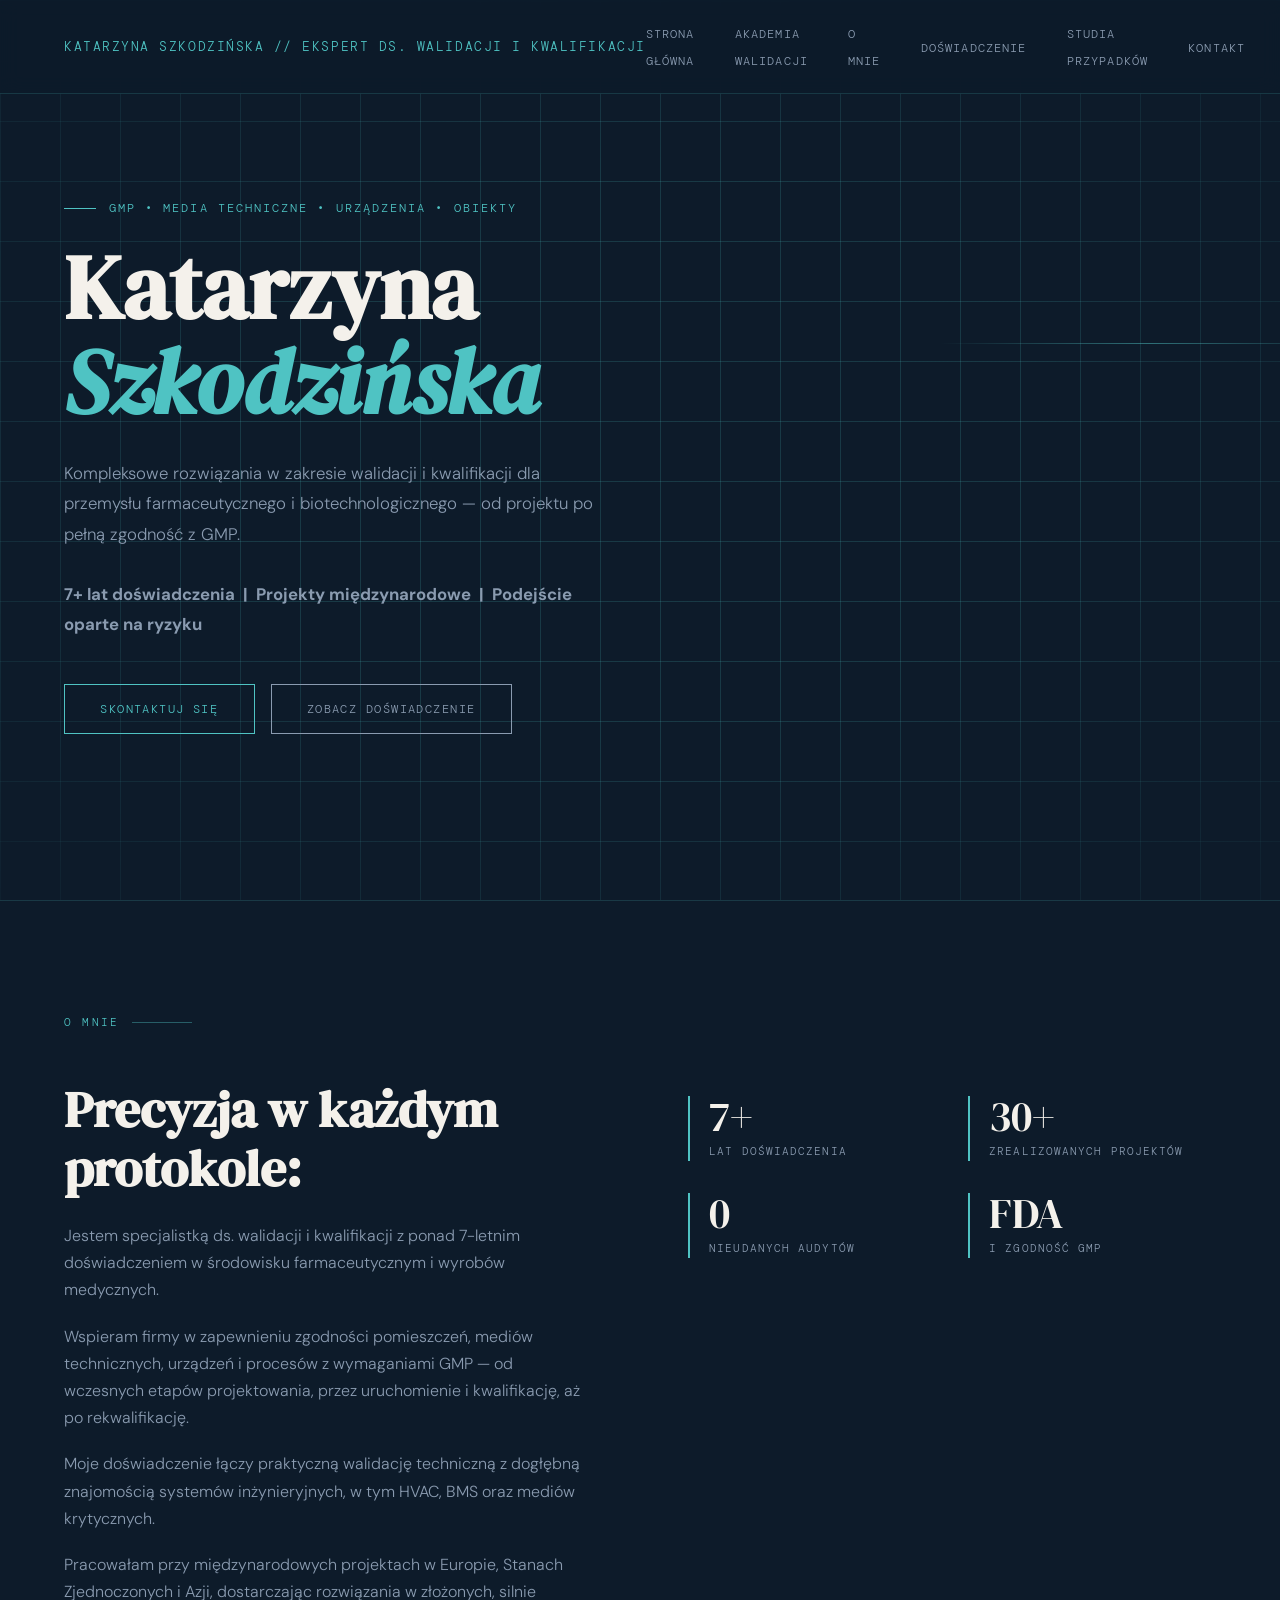
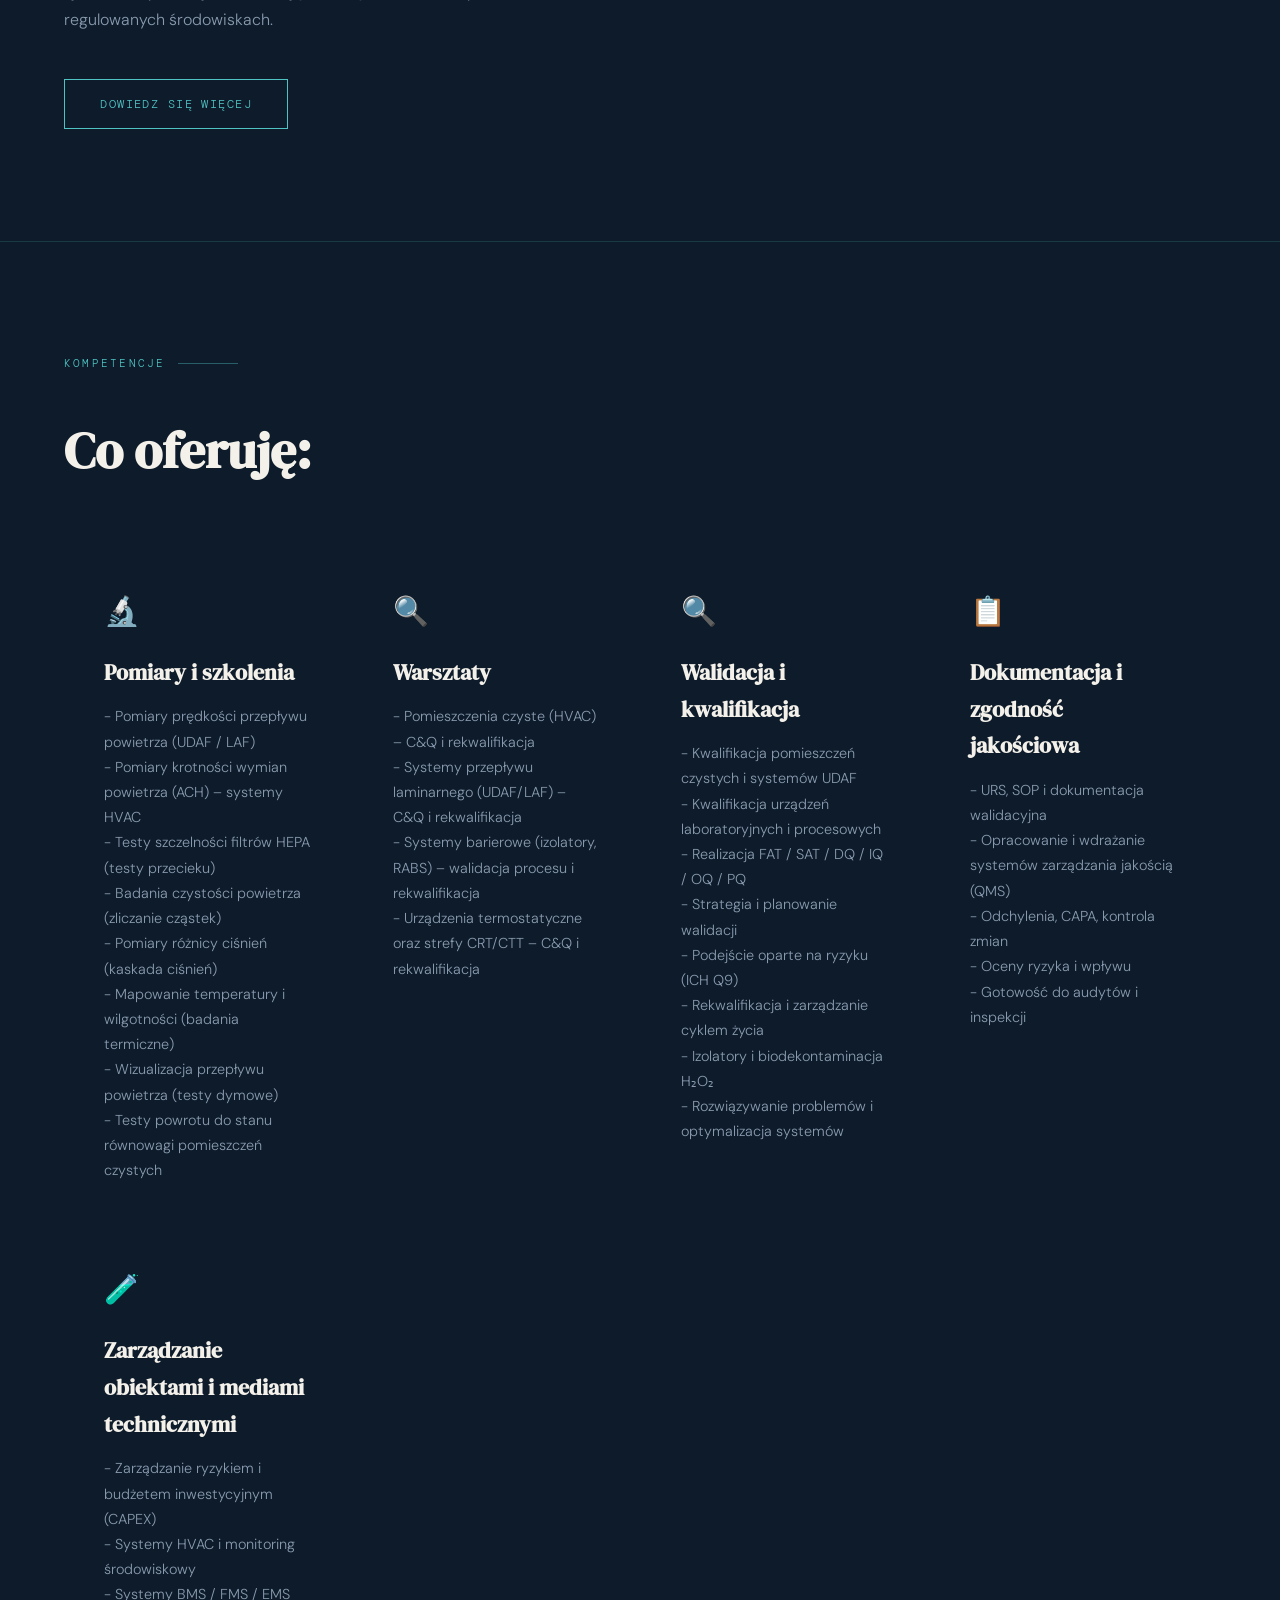
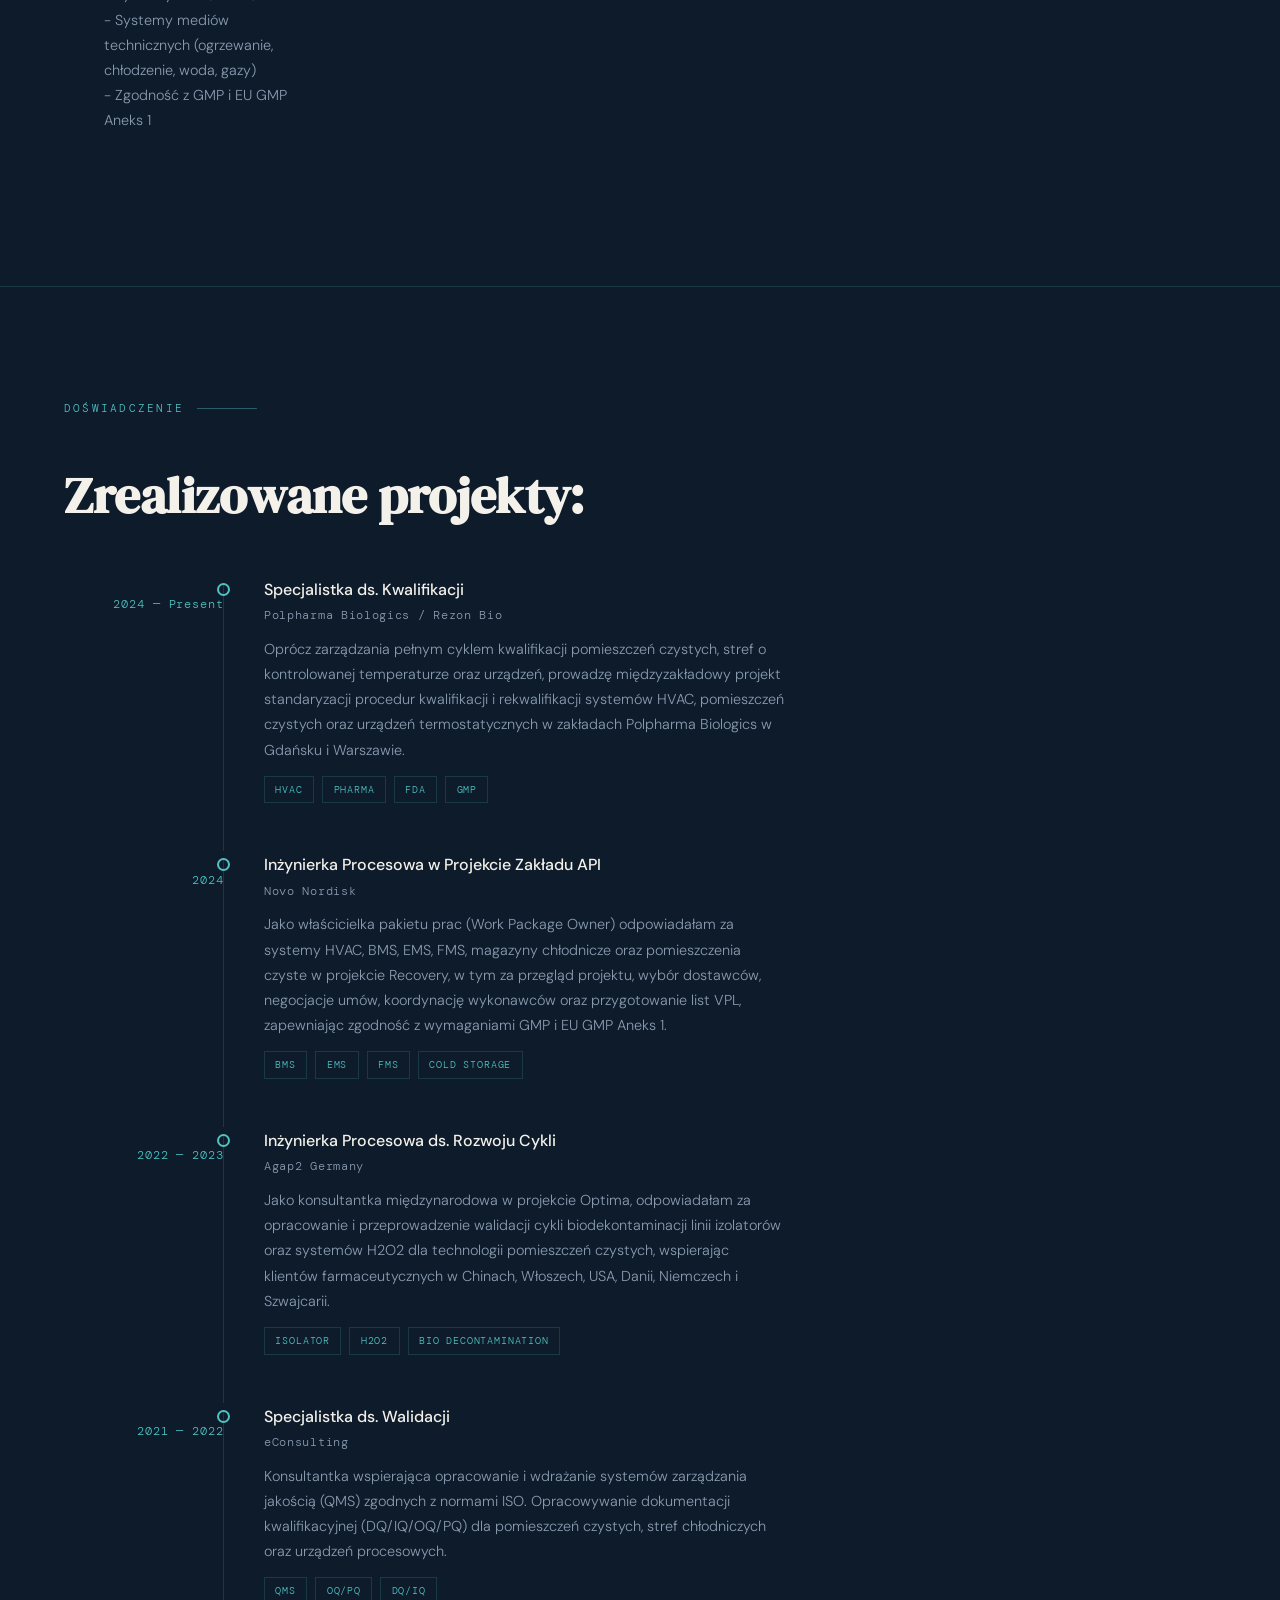
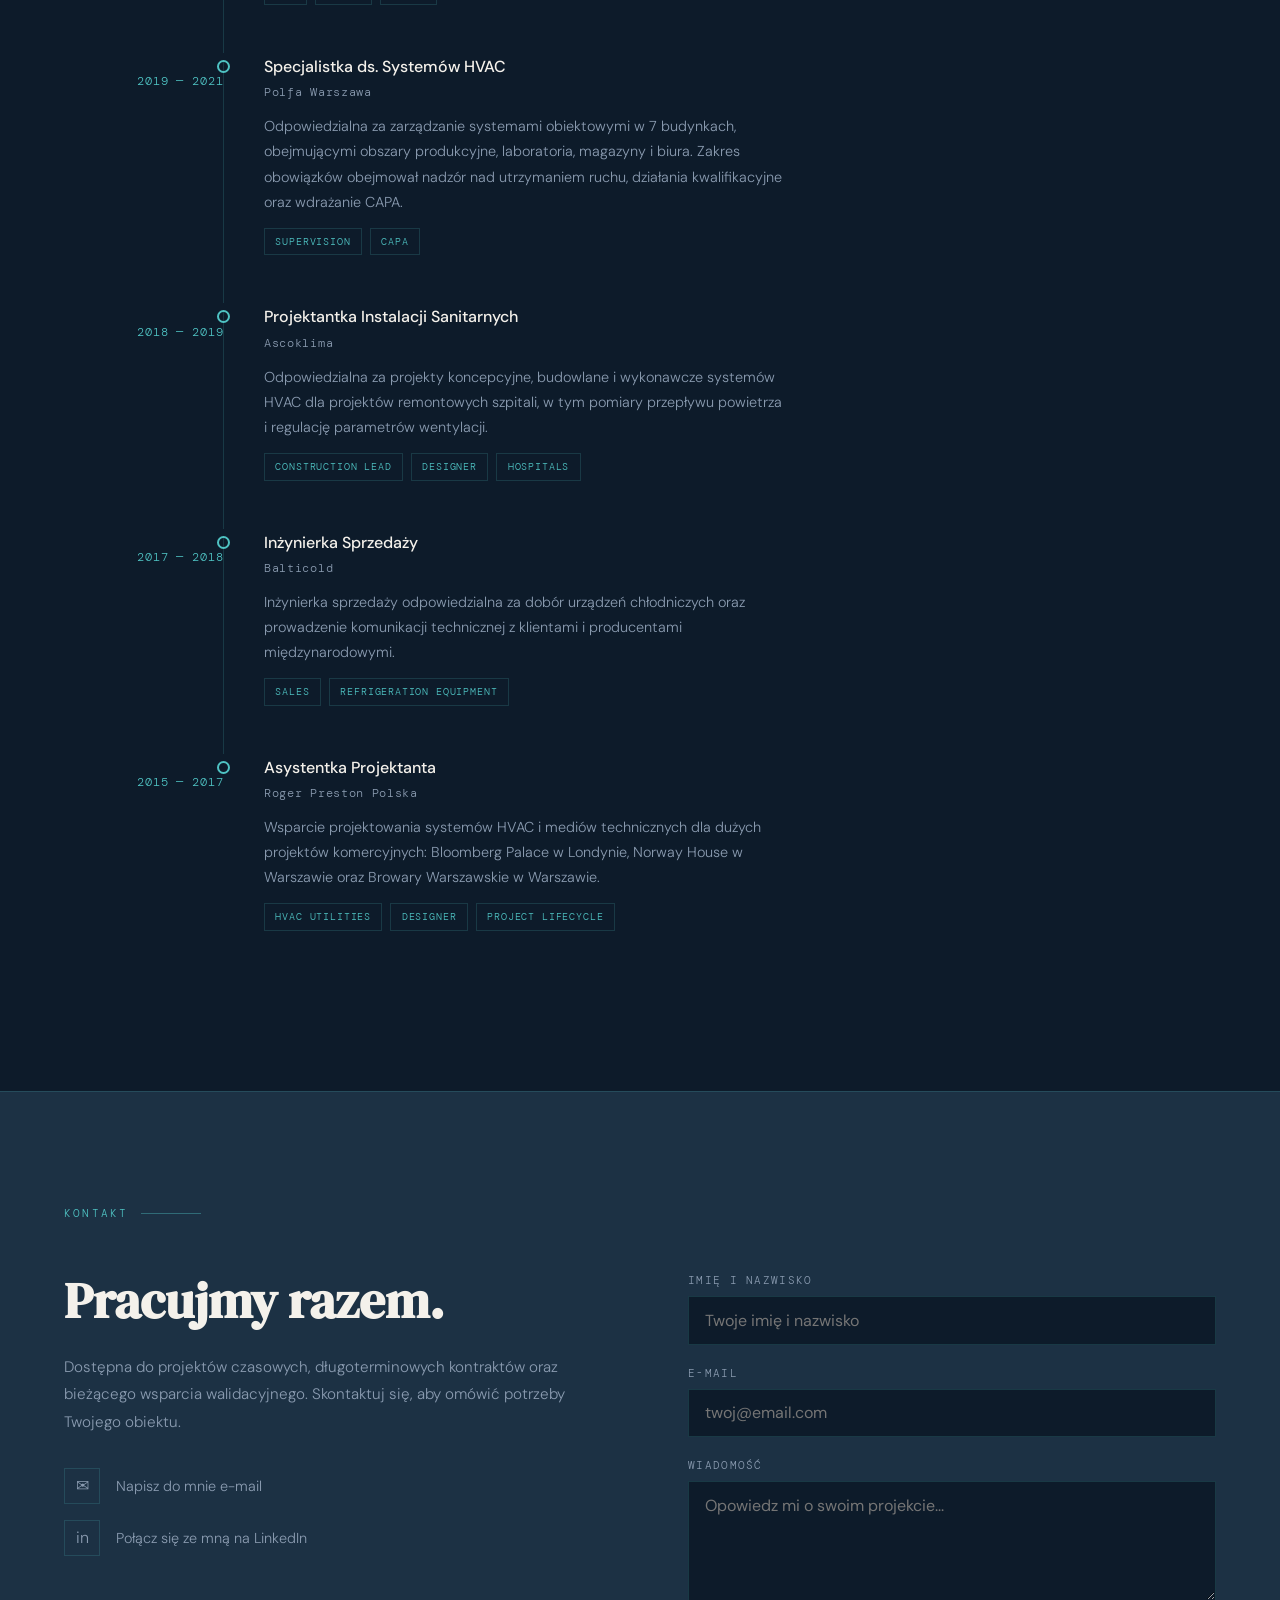
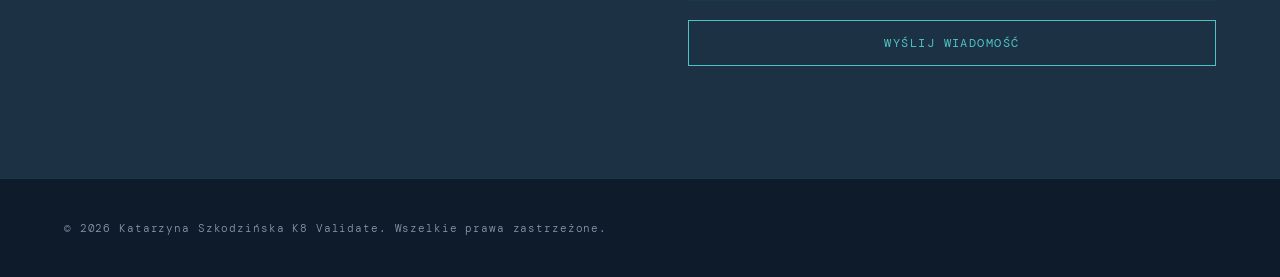
==== index.html @ addefed1 "Update index.html" ====
<!DOCTYPE html>
<html lang="pl">
<head>
  
  <meta charset="UTF-8" />
  <meta name="viewport" content="width=device-width, initial-scale=1.0"/>
  <title>K8 VALIDATE</title>
  <link rel="preconnect" href="https://fonts.googleapis.com">
  <link href="https://fonts.googleapis.com/css2?family=DM+Serif+Display:ital@0;1&family=DM+Mono:wght@300;400;500&family=DM+Sans:wght@300;400;500&display=swap" rel="stylesheet">
  <link rel="stylesheet" href="style.css">
  <link rel="icon" type="image/png" href="assets/favicon.png">
</head>
<body>

  <!-- NAV -->
  <nav id="main-nav">
    <div class="nav-logo">KATARZYNA SZKODZIŃSKA // <span data-i18n="common.role">Ekspert ds. Walidacji i Kwalifikacji</span></div>
    <button class="nav-toggle" id="nav-toggle" aria-label="Toggle menu">
      <span></span>
      <span></span>
      <span></span>
    </button>
    <ul id="nav-links">
      <li><a href="index.html"          data-i18n="common.nav.home"        onclick="closeMenu()">Strona główna</a></li>
      <li><a href="akademia.html" data-i18n="common.nav.akademia" onclick="closeMenu()">Akademia Walidacji</a></li>
      <li><a href="/about"              data-i18n="common.nav.about"       onclick="closeMenu()">O mnie</a></li>
      <li><a href="index.html#experience" data-i18n="common.nav.experience" onclick="closeMenu()">Doświadczenie</a></li>
      <li><a href="/casestudies"        data-i18n="common.nav.casestudies" onclick="closeMenu()">Case Studies</a></li>
      <li><a href="#contact"            data-i18n="common.nav.contact"     onclick="closeMenu()">Kontakt</a></li>
      <li><button type="button" class="lang-toggle" id="lang-toggle" aria-label="Zmień język / Switch language">EN</button></li>
    </ul>
  </nav>

  <!-- HERO -->
  <section id="hero">
    <div class="hero-grid-bg"></div>
    <div class="hero-accent-line"></div>
    <div class="hero-content">
      <div class="hero-tag" data-i18n="index.hero.tag">GMP • Media techniczne • Urządzenia • Obiekty</div>
      <h1>Katarzyna<br><em>Szkodzińska</em></h1>
      <p class="hero-sub" data-i18n-html="index.hero.sub">

        Kompleksowe rozwiązania w zakresie walidacji i kwalifikacji dla przemysłu farmaceutycznego i biotechnologicznego — od projektu po pełną zgodność z GMP.
        <br><br> <strong> 7+ lat doświadczenia&nbsp;&nbsp;|&nbsp;&nbsp;Projekty międzynarodowe&nbsp;&nbsp;|&nbsp;&nbsp;Podejście oparte na ryzyku </strong>

      </p>
      <div class="hero-buttons">
        <a href="#contact"    class="btn" data-i18n="index.hero.btnContact">Skontaktuj się</a>
        <a href="#experience" class="btn btn-ghost" data-i18n="index.hero.btnExperience">Zobacz doświadczenie</a>
      </div>
    </div>
  </section>

  <!-- ABOUT -->
  <section id="about">
    <div class="section-label" data-i18n="index.about.label">O mnie</div>
    <div class="about-layout">
      <div class="about-text fade-in">
        <h2 data-i18n="index.about.title">Precyzja w każdym protokole:</h2>
        <p data-i18n="index.about.p1">Jestem specjalistką ds. walidacji i kwalifikacji z ponad 7-letnim doświadczeniem w środowisku farmaceutycznym i wyrobów medycznych.</p>
        <p data-i18n="index.about.p2">Wspieram firmy w zapewnieniu zgodności pomieszczeń, mediów technicznych, urządzeń i procesów z wymaganiami GMP — od wczesnych etapów projektowania, przez uruchomienie i kwalifikację, aż po rekwalifikację.</p>
        <p data-i18n="index.about.p3">Moje doświadczenie łączy praktyczną walidację techniczną z dogłębną znajomością systemów inżynieryjnych, w tym HVAC, BMS oraz mediów krytycznych.</p>
        <p data-i18n="index.about.p4">Pracowałam przy międzynarodowych projektach w Europie, Stanach Zjednoczonych i Azji, dostarczając rozwiązania w złożonych, silnie regulowanych środowiskach.</p>
        <br>
        <a href="/about" class="btn" data-i18n="index.about.learnMore">Dowiedz się więcej</a>
      </div>
      <div class="about-stats fade-in">
        <div class="stat">
          <div class="stat-number">7+</div>
          <div class="stat-label" data-i18n="index.about.stat1Label">Lat doświadczenia</div>
        </div>
        <div class="stat">
          <div class="stat-number">30+</div>
          <div class="stat-label" data-i18n="index.about.stat2Label">Zrealizowanych projektów</div>
        </div>
        <div class="stat">
          <div class="stat-number">0</div>
          <div class="stat-label" data-i18n="index.about.stat3Label">Nieudanych audytów</div>
        </div>
        <div class="stat">
          <div class="stat-number">FDA</div>
          <div class="stat-label" data-i18n="index.about.stat4Label">i zgodność GMP</div>
        </div>
      </div>
    </div>
  </section>

  <!-- SERVICES -->
  <section id="expertise">
    <div class="section-label" data-i18n="index.expertise.label">Kompetencje</div>
    <h2 class="fade-in" data-i18n="index.expertise.title">Co oferuję:</h2>
    <br>
  
    <div class="services-grid">

        <div class="service-card fade-in">
        <div class="service-icon">🔬</div>
      <h3 data-i18n="index.expertise.card1.title">Pomiary i szkolenia</h3>
        <p data-i18n-html="index.expertise.card1.body">
- Pomiary prędkości przepływu powietrza (UDAF / LAF) <br>
- Pomiary krotności wymian powietrza (ACH) – systemy HVAC <br>
- Testy szczelności filtrów HEPA (testy przecieku) <br>
- Badania czystości powietrza (zliczanie cząstek) <br>
- Pomiary różnicy ciśnień (kaskada ciśnień) <br>
- Mapowanie temperatury i wilgotności (badania termiczne) <br>
- Wizualizacja przepływu powietrza (testy dymowe) <br> 
- Testy powrotu do stanu równowagi pomieszczeń czystych
        </p>
      </div>

       <div class="service-card fade-in">
        <div class="service-icon">🔍</div>
        <h3 data-i18n="index.expertise.card2.title">Warsztaty</h3>
        <p data-i18n-html="index.expertise.card2.body">
- Pomieszczenia czyste (HVAC) - C&Q i rekwalifikacja <br>
- Systemy przepływu laminarnego (UDAF/LAF) - C&Q i rekwalifikacja <br>
- Systemy barierowe (izolatory, RABS) - walidacja procesu i rekwalifikacja <br>
- Urządzenia termostatyczne oraz strefy CRT/CTT - C&Q i rekwalifikacja
          
</p>
      </div>
      
      
      <div class="service-card fade-in">
        <div class="service-icon">🔍</div>
        <h3 data-i18n="index.expertise.card3.title">Walidacja i kwalifikacja</h3>
        <p data-i18n-html="index.expertise.card3.body">
- Kwalifikacja pomieszczeń czystych i systemów UDAF <br>
- Kwalifikacja urządzeń laboratoryjnych i procesowych <br>
- Realizacja FAT / SAT / DQ / IQ / OQ / PQ <br>
- Strategia i planowanie walidacji <br>
- Podejście oparte na ryzyku (ICH Q9) <br>
- Rekwalifikacja i zarządzanie cyklem życia <br>
- Izolatory i biodekontaminacja H₂O₂ <br>
- Rozwiązywanie problemów i optymalizacja systemów
          
</p>
      </div>
    
      <div class="service-card fade-in">
        <div class="service-icon">📋</div>
        <h3 data-i18n="index.expertise.card4.title">Dokumentacja i zgodność jakościowa</h3>
        <p data-i18n-html="index.expertise.card4.body">
          - URS, SOP i dokumentacja walidacyjna <br>
- Opracowanie i wdrażanie systemów zarządzania jakością (QMS) <br>
- Odchylenia, CAPA, kontrola zmian <br>
- Oceny ryzyka i wpływu <br>
- Gotowość do audytów i inspekcji
        </p>
      </div>

      <div class="service-card fade-in">
        <div class="service-icon">🧪</div>
        <h3 data-i18n="index.expertise.card5.title">Zarządzanie obiektami i mediami technicznymi</h3>
        <p data-i18n-html="index.expertise.card5.body">
- Zarządzanie ryzykiem i budżetem inwestycyjnym (CAPEX) <br>
- Systemy HVAC i monitoring środowiskowy <br>
- Systemy BMS / FMS / EMS <br>
- Systemy mediów technicznych (ogrzewanie, chłodzenie, woda, gazy)<br>
- Zgodność z GMP i EU GMP Aneks 1
        </p>
      </div>
      
    </div>
  </section>

  <!-- EXPERIENCE -->
  <section id="experience">
    <div class="section-label" data-i18n="index.experience.label">Doświadczenie</div>
    <h2 class="fade-in" data-i18n="index.experience.title">Zrealizowane projekty:</h2>
    <br>
    <div class="timeline">

      <div class="timeline-item fade-in">
        <div class="timeline-date"><br>2024 — Present <br></div>
        <div class="timeline-dot"></div>
        <div class="timeline-body">
          <h3 data-i18n="index.experience.item1.role">Specjalistka ds. Kwalifikacji</h3>
          <div class="timeline-company">Polpharma Biologics / Rezon Bio</div>
          <p data-i18n="index.experience.item1.body">Oprócz zarządzania pełnym cyklem kwalifikacji pomieszczeń czystych, 
            stref o kontrolowanej temperaturze oraz urządzeń, prowadzę międzyzakładowy projekt standaryzacji 
            procedur kwalifikacji i rekwalifikacji systemów HVAC, pomieszczeń czystych oraz 
            urządzeń termostatycznych w zakładach Polpharma Biologics w Gdańsku i Warszawie.</p>
          <div class="tags">
            <span class="tag">HVAC</span>
            <span class="tag">Pharma</span>
            <span class="tag">FDA</span>
            <span class="tag">GMP</span>
          </div>
        </div>
      </div>

      <div class="timeline-item fade-in">
        <div class="timeline-date"><br>2024 <br></div>
        <div class="timeline-dot"></div>
        <div class="timeline-body">
          <h3 data-i18n="index.experience.item2.role">Inżynierka Procesowa w Projekcie Zakładu API</h3>
          <div class="timeline-company">Novo Nordisk</div>
          <p data-i18n="index.experience.item2.body">Jako właścicielka pakietu prac (Work Package Owner) odpowiadałam za HVAC, BMS, EMS, FMS, 
            magazyny chłodnicze oraz pomieszczenia czyste w projekcie Recovery, w tym za przegląd projektu, 
            wybór dostawców, negocjacje umów, koordynację wykonawców oraz przygotowanie list VPL, 
            zapewniając zgodność z wymaganiami GMP i EU GMP Aneks 1.</p>
          <div class="tags">
            <span class="tag">BMS</span>
            <span class="tag">EMS</span>
            <span class="tag">FMS</span>
            <span class="tag">Cold Storage</span>
          </div>
        </div>
      </div>

      <div class="timeline-item fade-in">
        <div class="timeline-date"><br>2022 — 2023 <br></div>
        <div class="timeline-dot"></div>
        <div class="timeline-body">
          <h3 data-i18n="index.experience.item3.role">Inżynierka Procesowa ds. Rozwoju Cykli</h3>
          <div class="timeline-company">Agap2 Germany</div>
          <p data-i18n="index.experience.item3.body">Jako konsultantka międzynarodowa w projekcie Optima, odpowiadałam 
            za opracowanie i przeprowadzenie walidacji cykli biodekontaminacji 
            linii izolatorów oraz systemów H2O2 dla technologii pomieszczeń czystych, wspierając 
            klientów farmaceutycznych w Chinach, Włoszech, USA, Danii, Niemczech i Szwajcarii.</p>
          <div class="tags">
            <span class="tag">Isolator</span>
            <span class="tag">H2O2</span>
            <span class="tag">Bio Decontamination</span>
          </div>
        </div>
      </div>

      
       <div class="timeline-item fade-in">
        <div class="timeline-date"><br>2021 — 2022 <br></div>
        <div class="timeline-dot"></div>
        <div class="timeline-body">
          <h3 data-i18n="index.experience.item4.role">Specjalistka ds. Walidacji</h3>
          <div class="timeline-company">eConsulting</div>
          <p data-i18n="index.experience.item4.body">Konsultantka wspierająca opracowanie i wdrażanie systemów zarządzania jakością (QMS) 
            zgodnych z normami ISO. Opracowywanie dokumentacji kwalifikacyjnej 
            (DQ/IQ/ OQ/PQ) dla pomieszczeń czystych, stref chłodniczych oraz urządzeń procesowych.</p>
          <div class="tags">
            <span class="tag">QMS</span>
            <span class="tag">OQ/PQ</span>
            <span class="tag">DQ/IQ</span>
          </div>
        </div>
      </div>

      <div class="timeline-item fade-in">
        <div class="timeline-date"><br>2019 — 2021 <br></div>
        <div class="timeline-dot"></div>
        <div class="timeline-body">
          <h3 data-i18n="index.experience.item5.role">Specjalistka ds. Systemów HVAC</h3>
          <div class="timeline-company">Polfa Warszawa</div>
          <p data-i18n="index.experience.item5.body">Odpowiedzialna za zarządzanie systemami obiektowymi w 7 budynkach, obejmującymi 
            obszary produkcyjne, laboratoria, magazyny i biura. Zakres obowiązków obejmował
            nadzór nad utrzymaniem ruchu, działania kwalifikacyjne oraz wdrażanie CAPA.</p>
          <div class="tags">
            <span class="tag">Supervision</span>
            <span class="tag">CAPA</span>
          </div>
        </div>
      </div>

 <div class="timeline-item fade-in">
        <div class="timeline-date"><br>2018 — 2019 <br></div>
        <div class="timeline-dot"></div>
        <div class="timeline-body">
          <h3 data-i18n="index.experience.item6.role">Projektantka Instalacji Sanitarnych</h3>
          <div class="timeline-company">Ascoklima</div>
          <p data-i18n="index.experience.item6.body">Odpowiedzialna za projekty koncepcyjne, budowlane i wykonawcze systemów HVAC 
            dla projektów remontowych szpitali, w tym pomiary przepływu powietrza 
            i regulację parametrów wentylacji.</p>
          <div class="tags">
            <span class="tag">Construction Lead</span>
            <span class="tag">Designer</span>
            <span class="tag">Hospitals</span>
          </div>
        </div>
      </div>

      <div class="timeline-item fade-in">
        <div class="timeline-date"><br>2017 — 2018 <br></div>
        <div class="timeline-dot"></div>
        <div class="timeline-body">
          <h3 data-i18n="index.experience.item7.role">Inżynierka Sprzedaży</h3>
          <div class="timeline-company">Balticold</div>
          <p data-i18n="index.experience.item7.body">Inżynierka sprzedaży odpowiedzialna za dobór urządzeń chłodniczych 
            oraz prowadzenie komunikacji technicznej z klientami i producentami międzynarodowymi.</p>
          <div class="tags">
            <span class="tag">Sales</span>
            <span class="tag">Refrigeration Equipment</span>
          </div>
        </div>
      </div>

       <div class="timeline-item fade-in">
        <div class="timeline-date"><br>2015 — 2017 <br></div>
        <div class="timeline-dot"></div>
        <div class="timeline-body">
          <h3 data-i18n="index.experience.item8.role">Asystentka Projektanta</h3>
          <div class="timeline-company">Roger Preston Polska</div>
          <p data-i18n="index.experience.item8.body">Wsparcie projektowania systemów HVAC i mediów technicznych dla dużych projektów komercyjnych: 
            Bloomberg Palace w Londynie, Norway House w Warszawie oraz Browary Warszawskie w Warszawie.</p>
          <div class="tags">
            <span class="tag">HVAC Utilities</span>
            <span class="tag">Designer</span>
            <span class="tag">Project Lifecycle</span>
          </div>
        </div>
      </div>
      
    </div>
  </section>

  <!-- CONTACT -->
  <section id="contact">
    <div class="section-label" data-i18n="index.contact.label">Kontakt</div>
    <div class="contact-layout">
      <div class="contact-info fade-in">
        <h2 data-i18n="index.contact.title">Pracujmy razem.</h2>
        <p data-i18n="index.contact.body">Dostępna do projektów czasowych, długoterminowych kontraktów oraz bieżącego wsparcia walidacyjnego. Skontaktuj się, aby omówić potrzeby Twojego obiektu.</p>
        <div class="contact-links">
          <a href="mailto:katarzyna.szkodzinska11@gmail.com" class="contact-link">
            <div class="contact-link-icon">✉</div>
            <span data-i18n="index.contact.emailLink">Napisz do mnie e-mail</span>
          </a>
       
          <a href="https://www.linkedin.com/in/katarzyna-szkodzi%C5%84ska-644b66b4/" class="contact-link" target="_blank">
            <div class="contact-link-icon">in</div>
            <span data-i18n="index.contact.linkedinLink">Połącz się ze mną na LinkedIn</span>
          </a>
        </div>
      </div>
      <div class="contact-form fade-in">
        <div class="form-group">
          <label for="name" data-i18n="index.contact.formName">Imię i nazwisko</label>
          <input type="text" id="name" placeholder="Twoje imię i nazwisko" data-i18n-placeholder="index.contact.formNamePlaceholder" />
        </div>
        <div class="form-group">
          <label for="email" data-i18n="index.contact.formEmail">E-mail</label>
          <input type="email" id="email" placeholder="twoj@email.com" data-i18n-placeholder="index.contact.formEmailPlaceholder" />
        </div>
        <div class="form-group">
          <label for="message" data-i18n="index.contact.formMessage">Wiadomość</label>
          <textarea id="message" placeholder="Opowiedz mi o swoim projekcie..." data-i18n-placeholder="index.contact.formMessagePlaceholder"></textarea>
        </div>
        <button class="btn" id="send-btn" data-i18n="index.contact.sendBtn">Wyślij wiadomość</button>
      </div>
    </div>
  </section>

  <!-- FOOTER -->
  <footer>
    <p data-i18n="common.footer">© 2026 Katarzyna Szkodzińska K8 Validate. Wszelkie prawa zastrzeżone.</p>

  </footer>

  <script src="assets/i18n.js"></script>
  <script>
    // ── Hamburger menu ──
    const toggle = document.getElementById('nav-toggle');
    const nav    = document.getElementById('main-nav');
    const links  = document.getElementById('nav-links');

    toggle.addEventListener('click', () => {
      nav.classList.toggle('open');
      links.classList.toggle('open');
    });

    function closeMenu() {
      nav.classList.remove('open');
      links.classList.remove('open');
    }

    // ── Contact form → mailto ──
    document.getElementById('send-btn').addEventListener('click', function() {
      const name    = document.getElementById('name').value.trim();
      const email   = document.getElementById('email').value.trim();
      const message = document.getElementById('message').value.trim();
      const lang    = (document.documentElement.lang === 'en') ? 'en' : 'pl';
      if (!name || !email || !message) { alert(i18nGet(lang, 'index.contact.alertFill')); return; }
      const subject = encodeURIComponent(i18nGet(lang, 'index.contact.subjectPrefix') + name);
      const body    = encodeURIComponent('Name: ' + name + '\nEmail: ' + email + '\n\n' + message);
      window.location.href = 'mailto:katarzyna.szkodzinska11@gmail.com?subject=' + subject + '&body=' + body;
    });

    // ── Fade-in on scroll ──
    const observer = new IntersectionObserver((entries) => {
      entries.forEach(el => {
        if (el.isIntersecting) el.target.classList.add('visible');
      });
    }, { threshold: 0.1 });

    document.querySelectorAll('.fade-in').forEach(el => observer.observe(el));
  </script>

</body>
</html>
---- style.css ----
/* ============================================
   KATARZYNA SZKODZINSKA — VALIDATION CONSULTANT
   style.css
   ============================================ */

/* ── VARIABLES ── */
:root {
  --navy:    #0d1b2a;
  --steel:   #1c3144;
  --accent:  #4fc3c3;
  --accent2: #c8f0ef;
  --offwhite:#f4f1eb;
  --text:    #e8e4dc;
  --muted:   #8a9bb0;
  --rule:    rgba(78,195,195,0.18);
}

/* ── RESET ── */
*, *::before, *::after {
  box-sizing: border-box;
  margin: 0;
  padding: 0;
}

html { scroll-behavior: smooth; }

body {
  background-color: var(--navy);
  color: var(--text);
  font-family: 'DM Sans', sans-serif;
  font-weight: 300;
  line-height: 1.7;
  overflow-x: hidden;
}

/* ── NAV ── */
nav {
  position: fixed;
  top: 0; left: 0; right: 0;
  z-index: 100;
  display: flex;
  justify-content: space-between;
  align-items: center;
  padding: 1.2rem 5vw;
  background: rgba(13,27,42,0.92);
  backdrop-filter: blur(10px);
  border-bottom: 1px solid var(--rule);
}

.nav-logo {
  font-family: 'DM Mono', monospace;
  font-size: 0.8rem;
  letter-spacing: 0.12em;
  color: var(--accent);
  text-transform: uppercase;
  white-space: nowrap;
}

nav ul {
  list-style: none;
  display: flex;
  gap: 2.5rem;
  align-items: center;
}

nav a {
  font-family: 'DM Mono', monospace;
  font-size: 0.72rem;
  letter-spacing: 0.1em;
  text-transform: uppercase;
  color: var(--muted);
  text-decoration: none;
  transition: color 0.2s;
}

nav a:hover { color: var(--accent); }

/* ── LANGUAGE TOGGLE ── */
.lang-toggle {
  font-family: 'DM Mono', monospace;
  font-size: 0.7rem;
  letter-spacing: 0.1em;
  text-transform: uppercase;
  color: var(--muted);
  background: transparent;
  border: 1px solid var(--rule);
  padding: 0.4rem 0.85rem;
  cursor: pointer;
  transition: color 0.2s, border-color 0.2s;
}

.lang-toggle:hover {
  color: var(--accent);
  border-color: var(--accent);
}

/* Hamburger — hidden on desktop */
.nav-toggle {
  display: none;
  flex-direction: column;
  gap: 5px;
  cursor: pointer;
  padding: 4px;
  background: none;
  border: none;
}

.nav-toggle span {
  display: block;
  width: 24px;
  height: 2px;
  background: var(--accent);
  transition: transform 0.3s, opacity 0.3s;
}

/* ── HERO ── */
#hero {
  min-height: 100vh;
  display: flex;
  align-items: center;
  padding: 6rem 5vw 4rem;
  position: relative;
  overflow: hidden;
}

.hero-grid-bg {
  position: absolute;
  inset: 0;
  background-image:
    linear-gradient(var(--rule) 1px, transparent 1px),
    linear-gradient(90deg, var(--rule) 1px, transparent 1px);
  background-size: 60px 60px;
  mask-image: radial-gradient(ellipse 80% 80% at 50% 50%, black 40%, transparent 100%);
  -webkit-mask-image: radial-gradient(ellipse 80% 80% at 50% 50%, black 40%, transparent 100%);
}

.hero-accent-line {
  position: absolute;
  top: 38%;
  right: -80px;
  width: 420px;
  height: 1px;
  background: linear-gradient(90deg, transparent, var(--accent), transparent);
  opacity: 0.5;
}

.hero-content {
  position: relative;
  max-width: 820px;
}

.hero-tag {
  font-family: 'DM Mono', monospace;
  font-size: 0.72rem;
  letter-spacing: 0.18em;
  text-transform: uppercase;
  color: var(--accent);
  margin-bottom: 1.4rem;
  display: flex;
  align-items: center;
  gap: 0.8rem;
}

.hero-tag::before {
  content: '';
  display: inline-block;
  width: 32px;
  height: 1px;
  background: var(--accent);
  flex-shrink: 0;
}

h1 {
  font-family: 'DM Serif Display', serif;
  font-size: clamp(3rem, 7vw, 6.5rem);
  line-height: 1.05;
  color: var(--offwhite);
  margin-bottom: 1.8rem;
}

h1 em {
  font-style: italic;
  color: var(--accent);
}

.hero-sub {
  font-size: 1.05rem;
  color: var(--muted);
  max-width: 540px;
  margin-bottom: 2.8rem;
  line-height: 1.8;
}

.hero-buttons {
  display: flex;
  flex-wrap: wrap;
  gap: 1rem;
}

/* ── BUTTONS ── */
.btn {
  display: inline-block;
  padding: 0.85rem 2.2rem;
  font-family: 'DM Mono', monospace;
  font-size: 0.75rem;
  letter-spacing: 0.12em;
  text-transform: uppercase;
  text-decoration: none;
  border: 1px solid var(--accent);
  color: var(--accent);
  transition: background 0.2s, color 0.2s;
  cursor: pointer;
  background: transparent;
}

.btn:hover {
  background: var(--accent);
  color: var(--navy);
}

.btn-ghost {
  border-color: var(--muted);
  color: var(--muted);
}

.btn-ghost:hover {
  background: var(--muted);
  color: var(--navy);
}

/* ── SECTIONS SHARED ── */
section {
  padding: 7rem 5vw;
  border-top: 1px solid var(--rule);
}

.section-label {
  font-family: 'DM Mono', monospace;
  font-size: 0.7rem;
  letter-spacing: 0.2em;
  text-transform: uppercase;
  color: var(--accent);
  margin-bottom: 3rem;
  display: flex;
  align-items: center;
  gap: 0.8rem;
}

.section-label::after {
  content: '';
  flex: 1;
  max-width: 60px;
  height: 1px;
  background: var(--accent);
  opacity: 0.4;
}

h2 {
  font-family: 'DM Serif Display', serif;
  font-size: clamp(2rem, 4vw, 3.2rem);
  line-height: 1.15;
  color: var(--offwhite);
  margin-bottom: 1.5rem;
}

/* ── ABOUT ── */
.about-layout {
  display: grid;
  grid-template-columns: 1fr 1fr;
  gap: 6rem;
  align-items: start;
}

.about-text p {
  color: var(--muted);
  margin-bottom: 1.2rem;
  font-size: 1rem;
}

.about-text p strong {
  color: var(--text);
  font-weight: 500;
}

.about-stats {
  display: grid;
  grid-template-columns: 1fr 1fr;
  gap: 2rem;
  padding-top: 1rem;
}

.stat {
  border-left: 2px solid var(--accent);
  padding-left: 1.2rem;
}

.stat-number {
  font-family: 'DM Serif Display', serif;
  font-size: 2.6rem;
  color: var(--offwhite);
  line-height: 1;
}

.stat-label {
  font-family: 'DM Mono', monospace;
  font-size: 0.68rem;
  letter-spacing: 0.1em;
  text-transform: uppercase;
  color: var(--muted);
  margin-top: 0.3rem;
}

/* ── SERVICES ── */
#services { background: var(--steel); }

.services-grid {
  display: grid;
  grid-template-columns: repeat(auto-fit, minmax(260px, 1fr));
  gap: 2px;
  margin-top: 1rem;
}

.service-card {
  background: var(--navy);
  padding: 2.5rem;
  position: relative;
  overflow: hidden;
  transition: transform 0.2s;
}

.service-card:hover { transform: translateY(-4px); }

.service-card::before {
  content: '';
  position: absolute;
  top: 0; left: 0; right: 0;
  height: 2px;
  background: linear-gradient(90deg, var(--accent), transparent);
  opacity: 0;
  transition: opacity 0.2s;
}

.service-card:hover::before { opacity: 1; }

.service-icon {
  font-size: 1.8rem;
  margin-bottom: 1.2rem;
}

.service-card h3 {
  font-family: 'DM Serif Display', serif;
  font-size: 1.35rem;
  color: var(--offwhite);
  margin-bottom: 0.8rem;
}

.service-card p {
  font-size: 0.9rem;
  color: var(--muted);
  line-height: 1.75;
}

/* ── EXPERIENCE ── */
.timeline {
  max-width: 720px;
}

.timeline-item {
  display: grid;
  grid-template-columns: 160px 1fr;
  gap: 2.5rem;
  padding-bottom: 3rem;
  position: relative;
}

.timeline-item::after {
  content: '';
  position: absolute;
  left: 159px;
  top: 8px;
  bottom: 0;
  width: 1px;
  background: var(--rule);
}

.timeline-item:last-child::after { display: none; }

.timeline-date {
  font-family: 'DM Mono', monospace;
  font-size: 0.72rem;
  letter-spacing: 0.08em;
  color: var(--accent);
  text-align: right;
  padding-top: 0.2rem;
  line-height: 1.5;
}

.timeline-dot {
  position: absolute;
  left: 153px;
  top: 7px;
  width: 13px;
  height: 13px;
  border-radius: 50%;
  border: 2px solid var(--accent);
  background: var(--navy);
  flex-shrink: 0;
}

.timeline-body h3 {
  font-family: 'DM Sans', sans-serif;
  font-weight: 500;
  font-size: 1rem;
  color: var(--offwhite);
  margin-bottom: 0.2rem;
}

.timeline-company {
  font-family: 'DM Mono', monospace;
  font-size: 0.72rem;
  color: var(--muted);
  letter-spacing: 0.06em;
  margin-bottom: 0.7rem;
}

.timeline-body p {
  font-size: 0.9rem;
  color: var(--muted);
  line-height: 1.75;
}

.tags {
  display: flex;
  flex-wrap: wrap;
  gap: 0.5rem;
  margin-top: 0.8rem;
}

.tag {
  font-family: 'DM Mono', monospace;
  font-size: 0.65rem;
  letter-spacing: 0.08em;
  text-transform: uppercase;
  color: var(--accent);
  border: 1px solid var(--rule);
  padding: 0.25rem 0.65rem;
}

/* ── CONTACT ── */
#contact { background: var(--steel); }

.contact-layout {
  display: grid;
  grid-template-columns: 1fr 1fr;
  gap: 6rem;
  align-items: start;
}

.contact-info p {
  color: var(--muted);
  font-size: 0.95rem;
  margin-bottom: 2rem;
  line-height: 1.8;
}

.contact-links {
  display: flex;
  flex-direction: column;
  gap: 1rem;
}

.contact-link {
  display: flex;
  align-items: center;
  gap: 1rem;
  text-decoration: none;
  color: var(--muted);
  font-size: 0.9rem;
  transition: color 0.2s;
  word-break: break-all;
}

.contact-link:hover { color: var(--accent); }

.contact-link-icon {
  width: 36px;
  height: 36px;
  border: 1px solid var(--rule);
  display: flex;
  align-items: center;
  justify-content: center;
  font-size: 1rem;
  flex-shrink: 0;
}

.contact-form {
  display: flex;
  flex-direction: column;
  gap: 1.2rem;
}

.form-group {
  display: flex;
  flex-direction: column;
  gap: 0.4rem;
}

label {
  font-family: 'DM Mono', monospace;
  font-size: 0.68rem;
  letter-spacing: 0.12em;
  text-transform: uppercase;
  color: var(--muted);
}

input, textarea {
  background: var(--navy);
  border: 1px solid var(--rule);
  color: var(--text);
  font-family: 'DM Sans', sans-serif;
  font-size: 0.9rem;
  padding: 0.8rem 1rem;
  outline: none;
  transition: border-color 0.2s;
  resize: vertical;
  width: 100%;
  /* Prevent iOS zoom on input focus */
  font-size: 16px;
}

input:focus, textarea:focus {
  border-color: var(--accent);
}

textarea { min-height: 120px; }

/* ── FOOTER ── */
footer {
  padding: 2.5rem 5vw;
  border-top: 1px solid var(--rule);
  display: flex;
  justify-content: space-between;
  align-items: center;
  flex-wrap: wrap;
  gap: 0.8rem;
}

footer p {
  font-family: 'DM Mono', monospace;
  font-size: 0.68rem;
  letter-spacing: 0.08em;
  color: var(--muted);
}

/* ── FADE IN ANIMATION ── */
.fade-in {
  opacity: 0;
  transform: translateY(24px);
  transition: opacity 0.6s ease, transform 0.6s ease;
}

.fade-in.visible {
  opacity: 1;
  transform: none;
}

/* ============================================
   RESPONSIVE — TABLET (max 900px)
   ============================================ */
@media (max-width: 900px) {
  .about-layout {
    grid-template-columns: 1fr;
    gap: 3.5rem;
  }

  .contact-layout {
    grid-template-columns: 1fr;
    gap: 3.5rem;
  }
}

/* ============================================
   RESPONSIVE — MOBILE (max 640px)
   ============================================ */
@media (max-width: 640px) {

  /* Nav: show hamburger, hide links by default */
  .nav-toggle {
    display: flex;
  }

  nav ul {
    display: none;
    position: fixed;
    top: 0; left: 0; right: 0; bottom: 0;
    background: rgba(13,27,42,0.98);
    flex-direction: column;
    align-items: center;
    justify-content: center;
    gap: 2.5rem;
    z-index: 99;
  }

  nav ul.open {
    display: flex;
  }

  nav ul li a {
    font-size: 1.1rem;
    letter-spacing: 0.15em;
  }

  /* Close icon when open */
  nav.open .nav-toggle span:nth-child(1) {
    transform: translateY(7px) rotate(45deg);
  }
  nav.open .nav-toggle span:nth-child(2) {
    opacity: 0;
  }
  nav.open .nav-toggle span:nth-child(3) {
    transform: translateY(-7px) rotate(-45deg);
  }

  /* Hero */
  #hero {
    padding: 7rem 5vw 4rem;
    min-height: 100svh;
  }

  .hero-tag { font-size: 0.65rem; }

  .hero-sub { font-size: 0.95rem; }

  .hero-buttons {
    flex-direction: column;
    align-items: flex-start;
  }

  .btn { width: 100%; text-align: center; }

  /* Sections */
  section { padding: 4.5rem 5vw; }

  /* About stats — 2 col still works fine on mobile */
  .about-stats { gap: 1.5rem; }

  .stat-number { font-size: 2rem; }

  /* Timeline — stack vertically */
  .timeline-item {
    grid-template-columns: 1fr;
    gap: 0.4rem;
    padding-bottom: 2.5rem;
    padding-left: 1.2rem;
    border-left: 1px solid var(--rule);
  }

  .timeline-item::after { display: none; }

  .timeline-dot {
    display: block;
    position: absolute;
    left: -7px;
    top: 4px;
    width: 12px;
    height: 12px;
  }

  .timeline-date {
    text-align: left;
    font-size: 0.68rem;
  }

  /* Footer */
  footer {
    flex-direction: column;
    align-items: flex-start;
    gap: 0.4rem;
  }

  /* Language toggle sits with the nav links inside the mobile menu */
  nav ul li .lang-toggle {
    font-size: 0.9rem;
  }
}
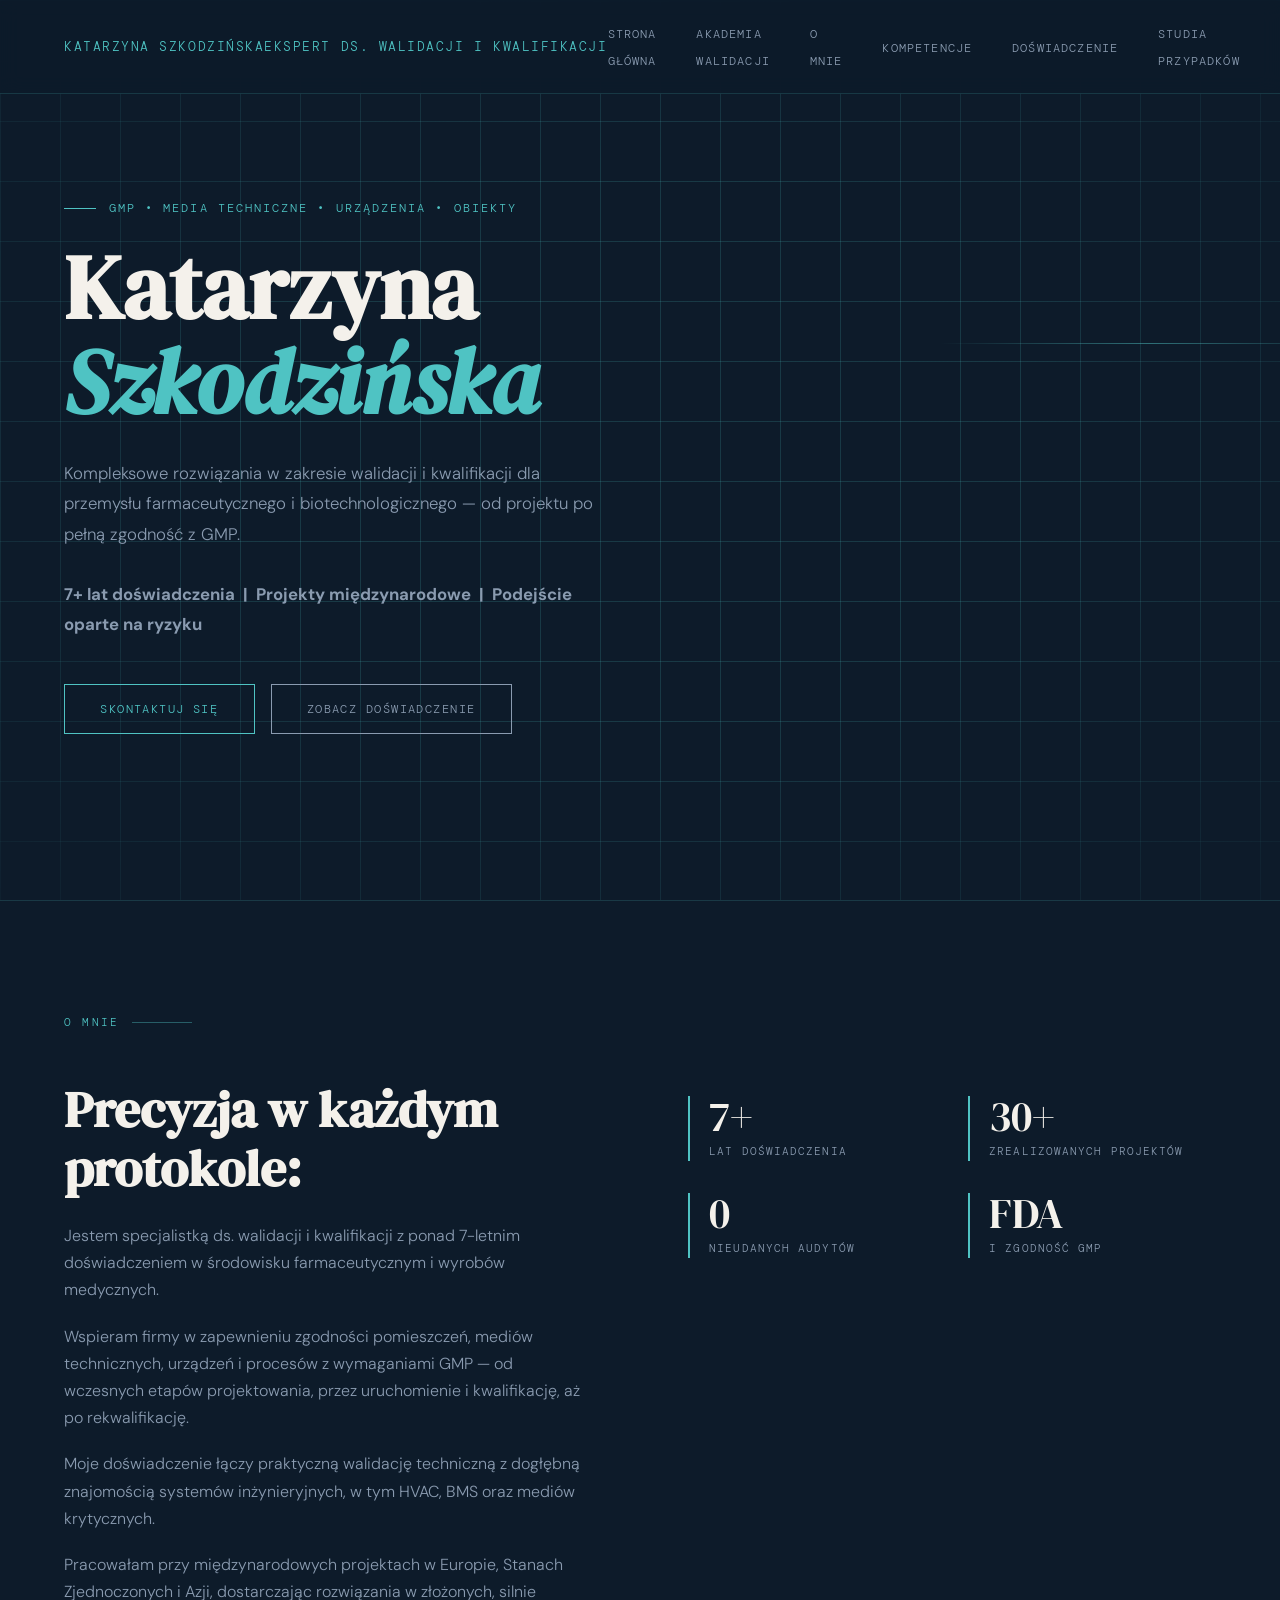
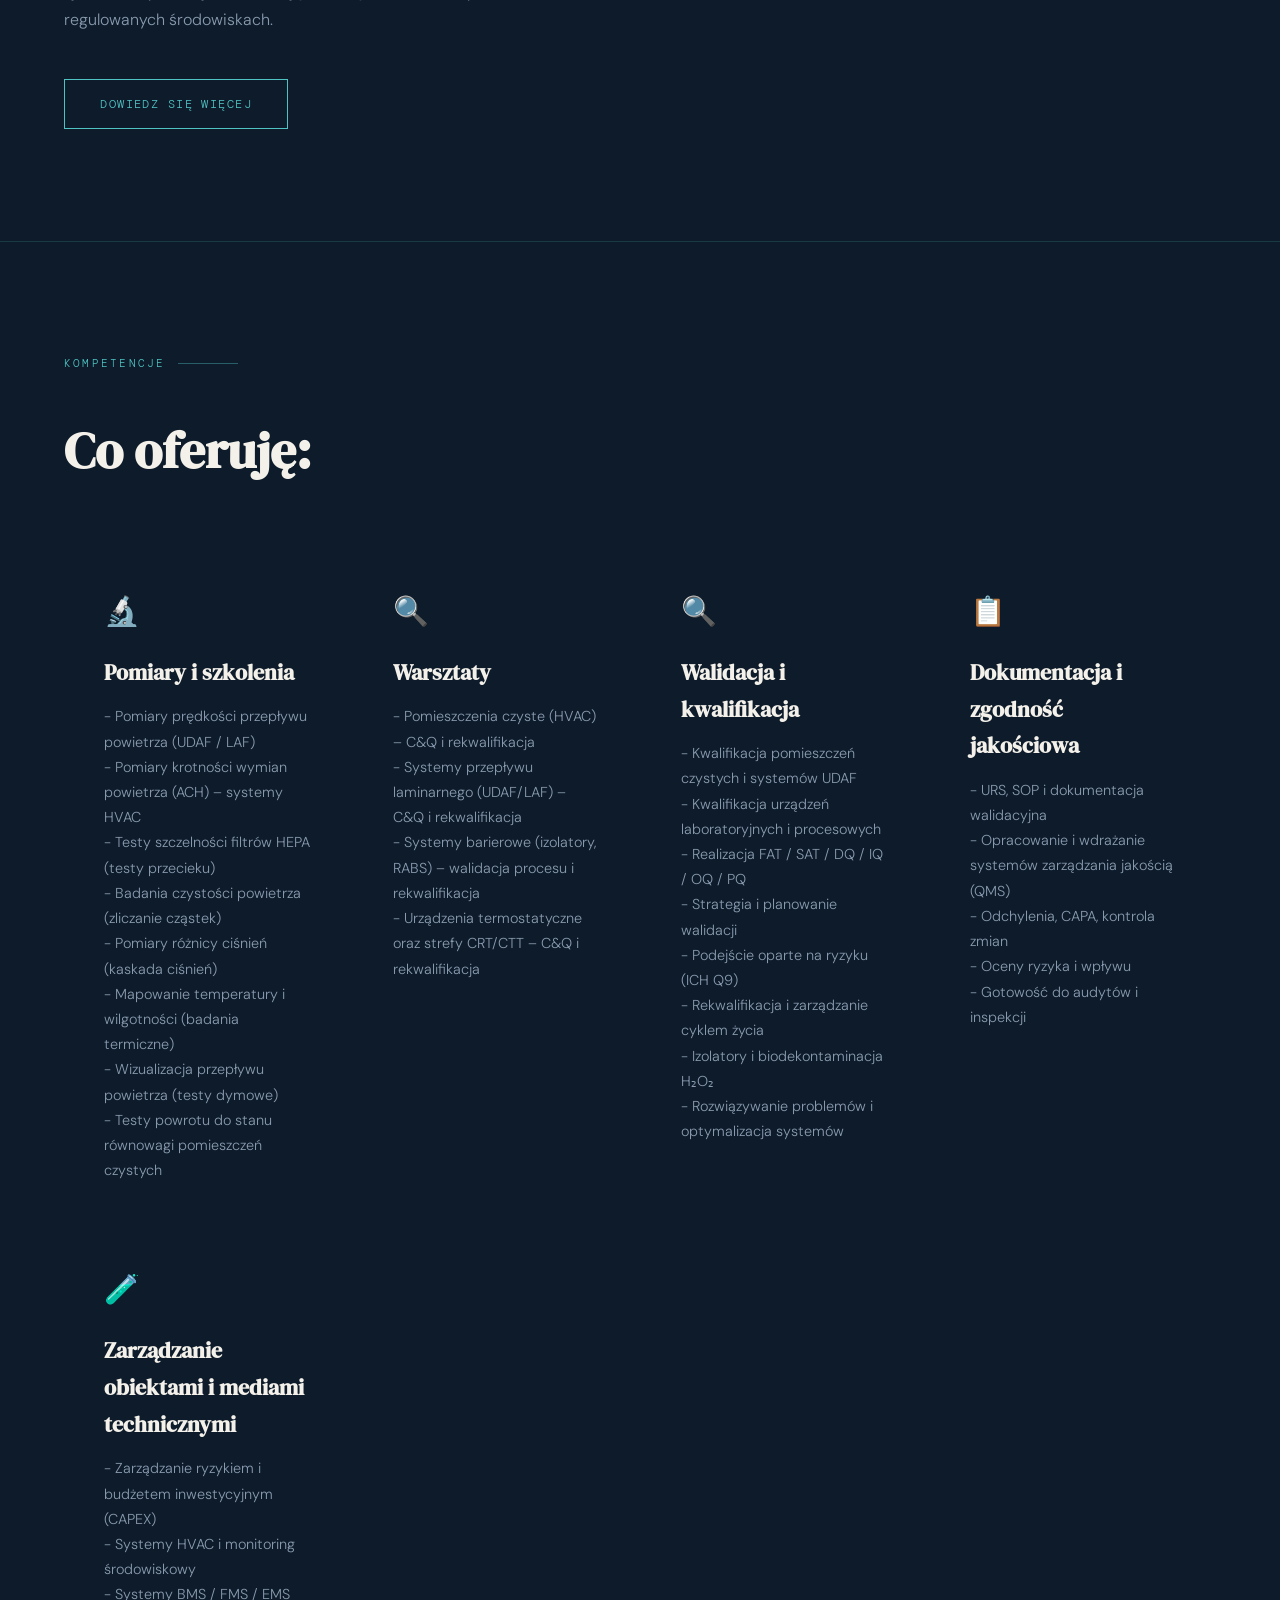
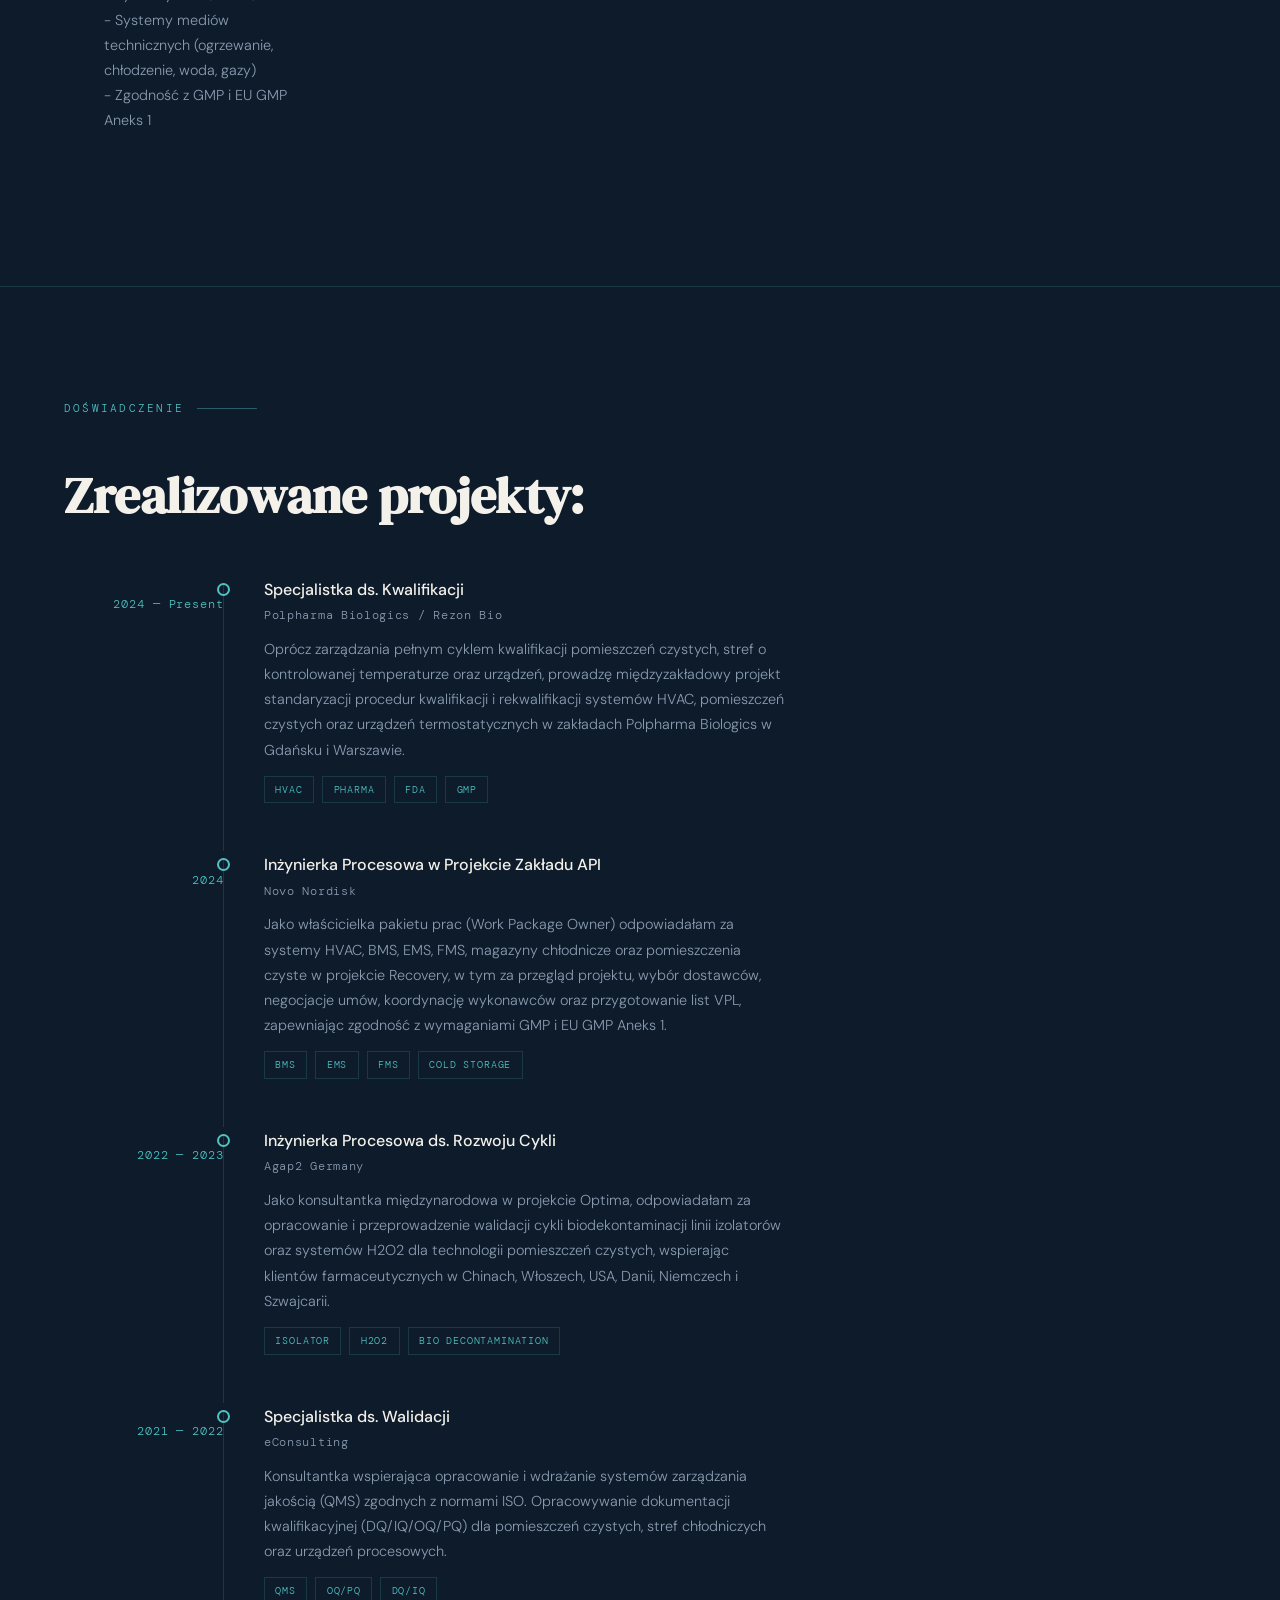
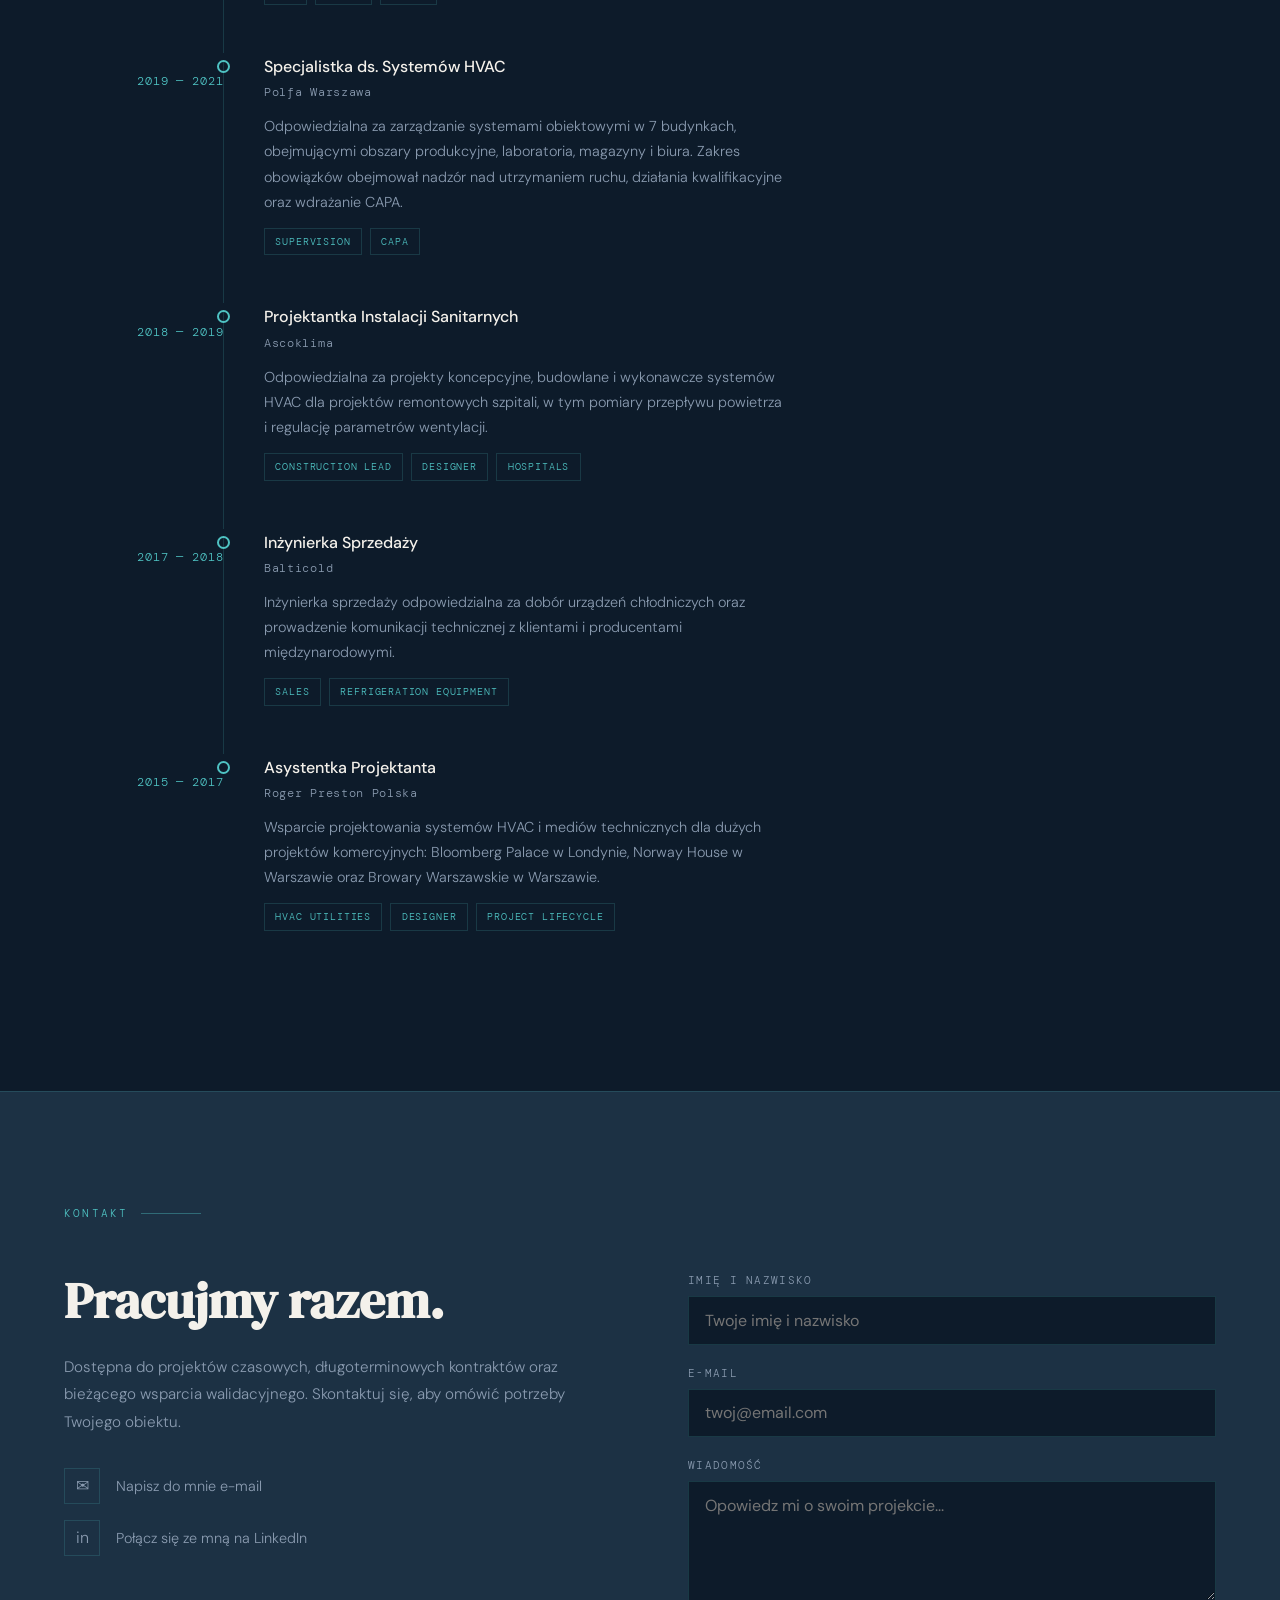
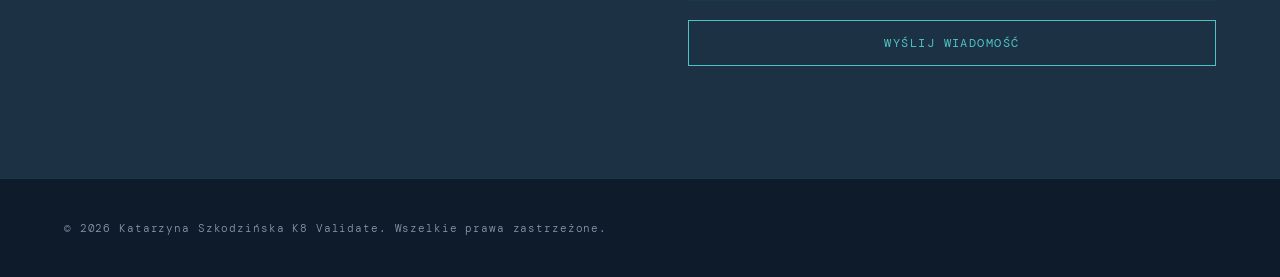
==== commit 589025d6: "Update index.html" ====
--- a/index.html
+++ b/index.html
@@ -14,7 +14,7 @@
 
   <!-- NAV -->
   <nav id="main-nav">
-    <div class="nav-logo">KATARZYNA SZKODZIŃSKA // <span data-i18n="common.role">Ekspert ds. Walidacji i Kwalifikacji</span></div>
+    <div class="nav-logo"><span class="nav-name">Katarzyna Szkodzińska</span><span class="nav-role" data-i18n="common.role">Ekspert ds. Walidacji i Kwalifikacji</span></div>
     <button class="nav-toggle" id="nav-toggle" aria-label="Toggle menu">
       <span></span>
       <span></span>
@@ -24,6 +24,7 @@
       <li><a href="index.html"          data-i18n="common.nav.home"        onclick="closeMenu()">Strona główna</a></li>
       <li><a href="akademia.html" data-i18n="common.nav.akademia" onclick="closeMenu()">Akademia Walidacji</a></li>
       <li><a href="/about"              data-i18n="common.nav.about"       onclick="closeMenu()">O mnie</a></li>
+      <li><a href="index.html#expertise" data-i18n="common.nav.expertise"  onclick="closeMenu()">Kompetencje</a></li>
       <li><a href="index.html#experience" data-i18n="common.nav.experience" onclick="closeMenu()">Doświadczenie</a></li>
       <li><a href="/casestudies"        data-i18n="common.nav.casestudies" onclick="closeMenu()">Case Studies</a></li>
       <li><a href="#contact"            data-i18n="common.nav.contact"     onclick="closeMenu()">Kontakt</a></li>
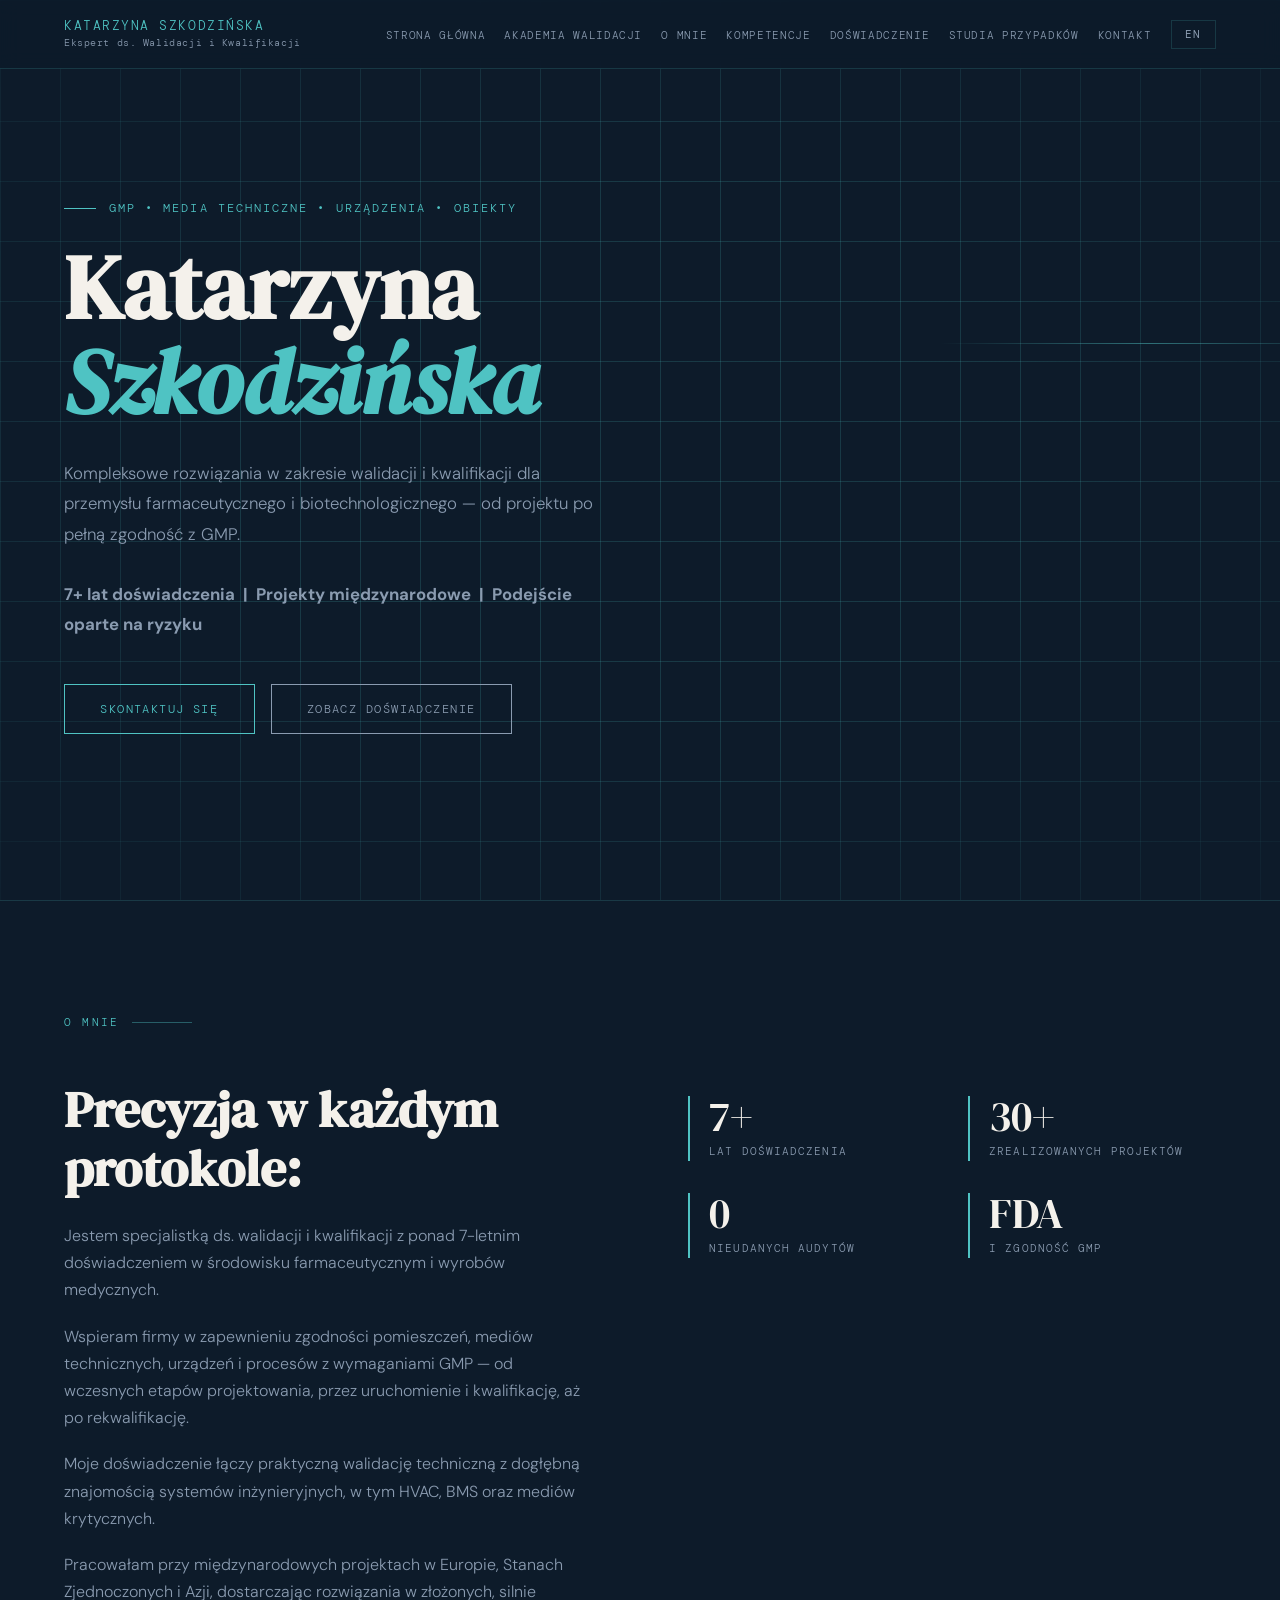
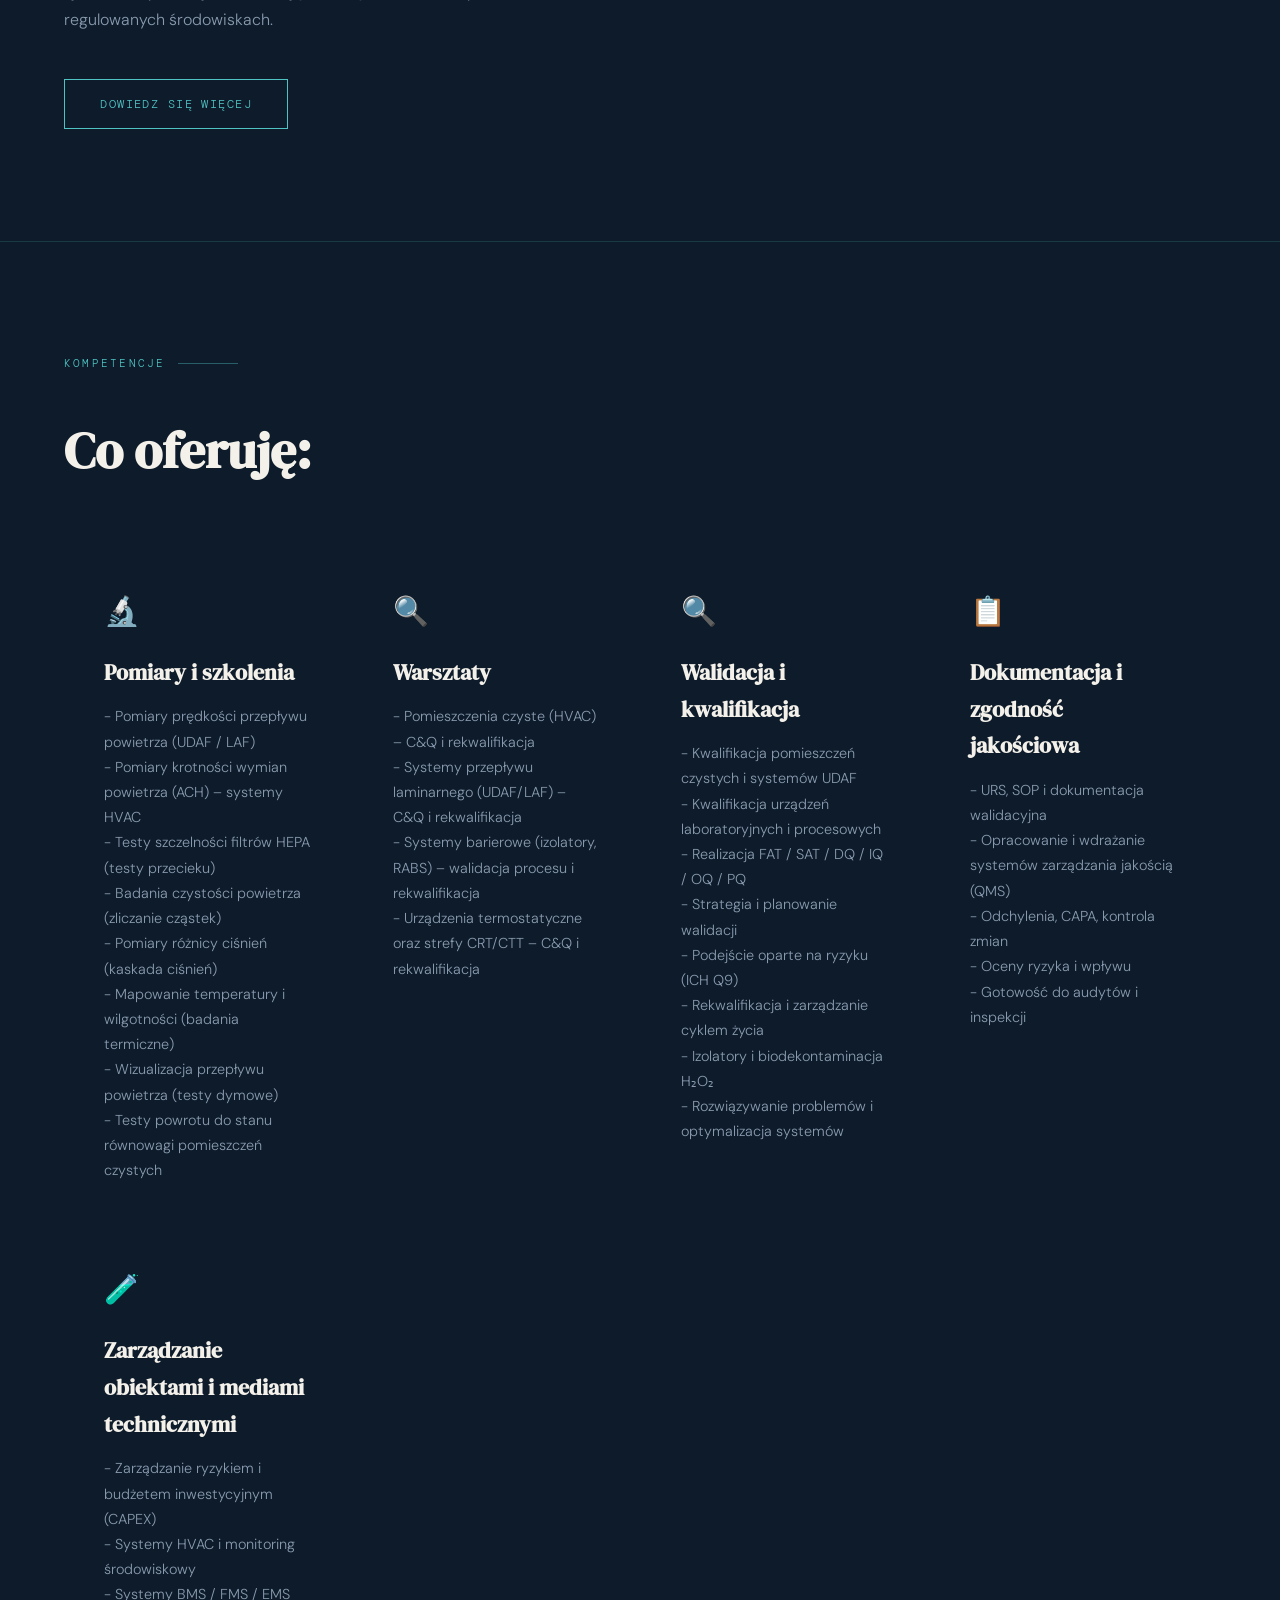
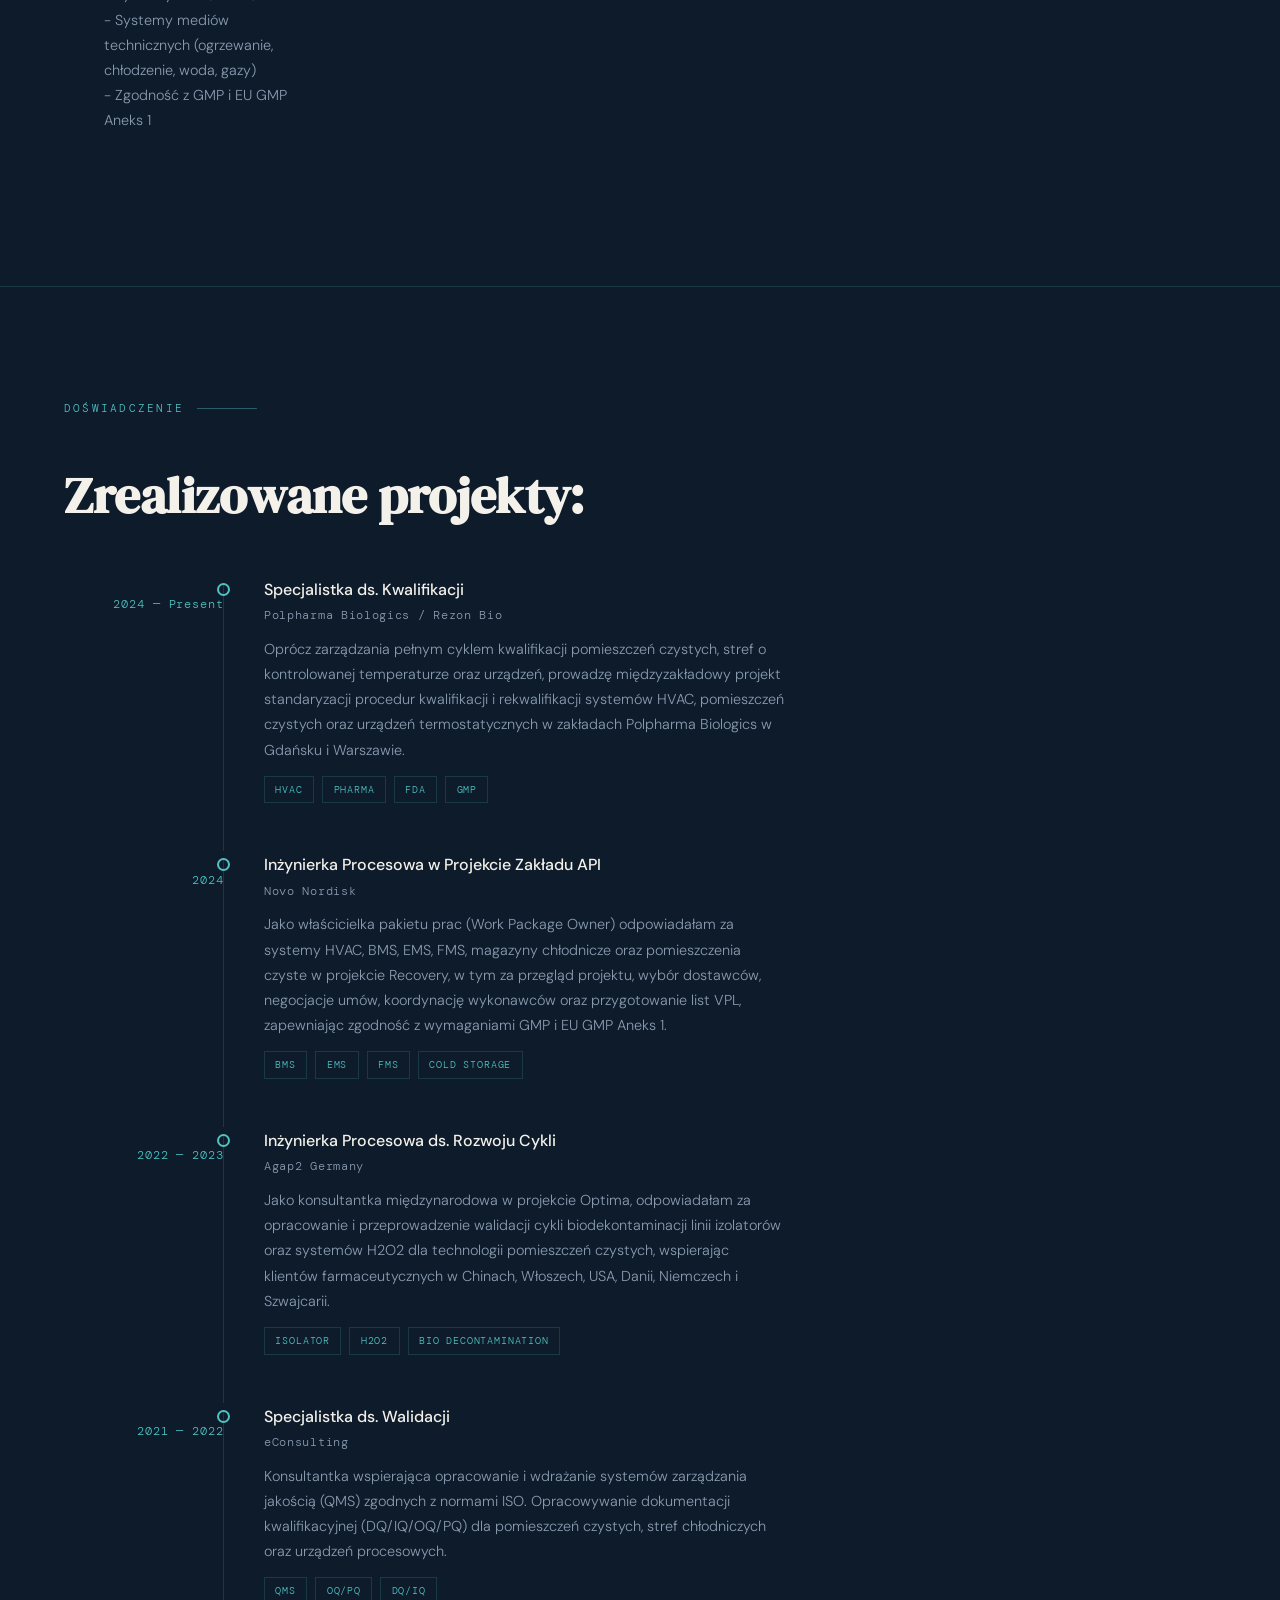
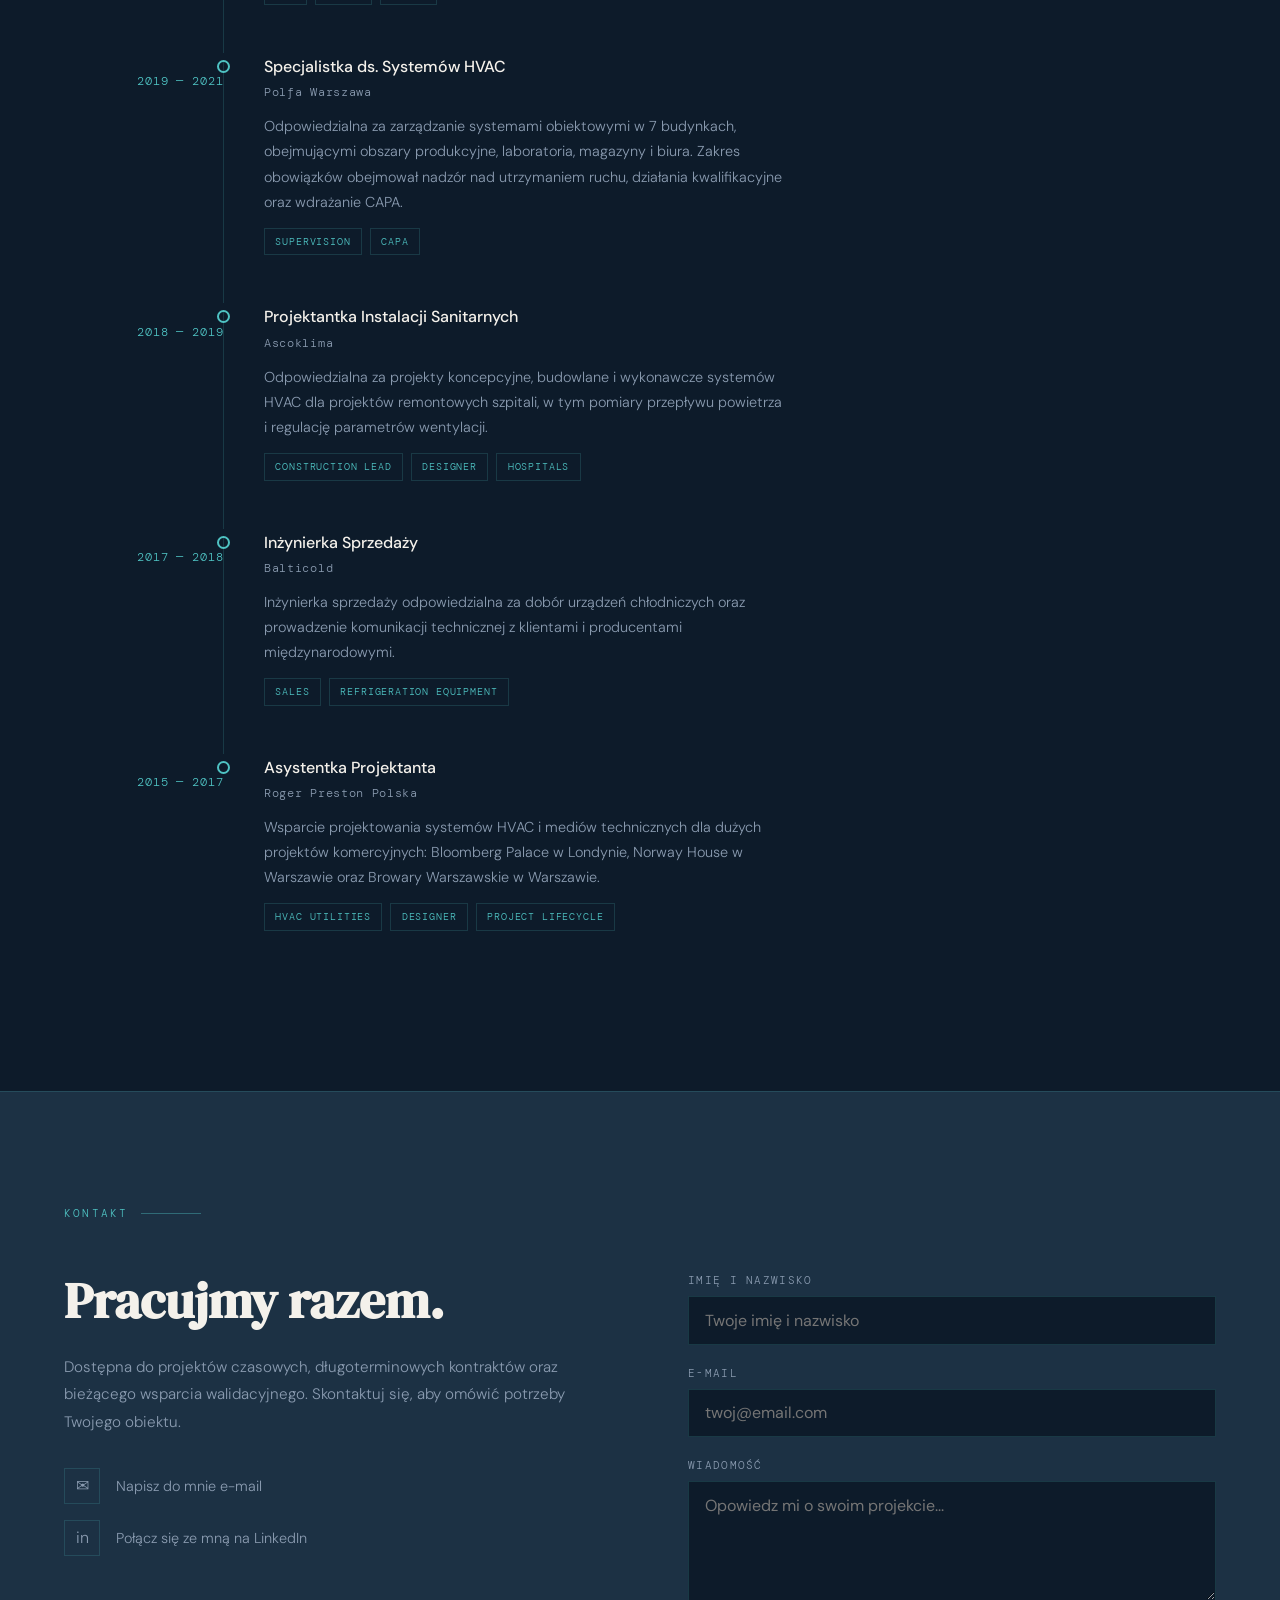
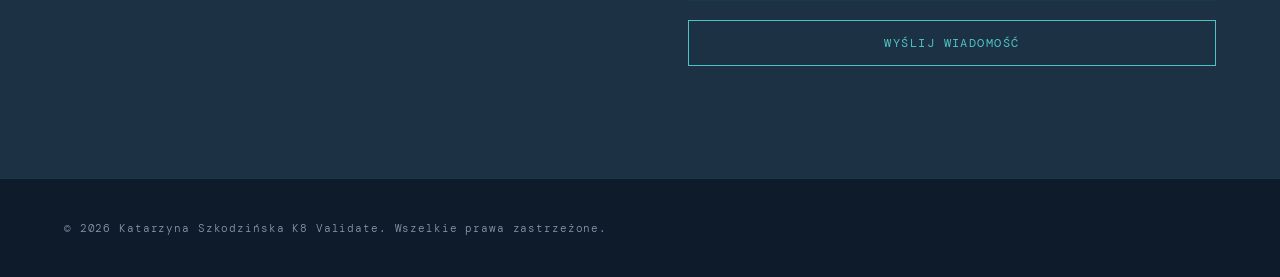
==== commit 9c544d65: "Add files via upload" ====
--- a/index.html
+++ b/index.html
@@ -7,7 +7,7 @@
   <title>K8 VALIDATE</title>
   <link rel="preconnect" href="https://fonts.googleapis.com">
   <link href="https://fonts.googleapis.com/css2?family=DM+Serif+Display:ital@0;1&family=DM+Mono:wght@300;400;500&family=DM+Sans:wght@300;400;500&display=swap" rel="stylesheet">
-  <link rel="stylesheet" href="style.css">
+  <link rel="stylesheet" href="style.css?v=4">
   <link rel="icon" type="image/png" href="assets/favicon.png">
 </head>
 <body>
--- a/style.css
+++ b/style.css
@@ -48,32 +48,50 @@
 }
 
 .nav-logo {
+  display: flex;
+  flex-direction: column;
+  gap: 0.2rem;
+  line-height: 1.15;
+  white-space: nowrap;
+  flex-shrink: 0;
+  margin-right: 1.5rem;
+}
+
+.nav-name {
   font-family: 'DM Mono', monospace;
   font-size: 0.8rem;
   letter-spacing: 0.12em;
   color: var(--accent);
   text-transform: uppercase;
-  white-space: nowrap;
+}
+
+.nav-role {
+  font-family: 'DM Mono', monospace;
+  font-size: 0.6rem;
+  letter-spacing: 0.06em;
+  color: var(--muted);
 }
 
 nav ul {
   list-style: none;
   display: flex;
-  gap: 2.5rem;
+  gap: clamp(0.8rem, 1.5vw, 1.7rem);
   align-items: center;
 }
 
 nav a {
   font-family: 'DM Mono', monospace;
-  font-size: 0.72rem;
-  letter-spacing: 0.1em;
+  font-size: 0.68rem;
+  letter-spacing: 0.06em;
+  white-space: nowrap;
   text-transform: uppercase;
   color: var(--muted);
   text-decoration: none;
   transition: color 0.2s;
 }
 
-nav a:hover { color: var(--accent); }
+nav a:hover,
+nav a.active { color: var(--accent); }
 
 /* ── LANGUAGE TOGGLE ── */
 .lang-toggle {
@@ -565,28 +583,14 @@
 }
 
 /* ============================================
-   RESPONSIVE — TABLET (max 900px)
+   NAV — HAMBURGER (max 1200px)
+   Polish labels are long, so the full menu only fits on wide screens.
    ============================================ */
-@media (max-width: 900px) {
-  .about-layout {
-    grid-template-columns: 1fr;
-    gap: 3.5rem;
-  }
-
-  .contact-layout {
-    grid-template-columns: 1fr;
-    gap: 3.5rem;
-  }
-}
-
-/* ============================================
-   RESPONSIVE — MOBILE (max 640px)
-   ============================================ */
-@media (max-width: 640px) {
-
-  /* Nav: show hamburger, hide links by default */
+@media (max-width: 1200px) {
   .nav-toggle {
     display: flex;
+    position: relative;
+    z-index: 101;
   }
 
   nav ul {
@@ -597,29 +601,50 @@
     flex-direction: column;
     align-items: center;
     justify-content: center;
-    gap: 2.5rem;
+    gap: 1.8rem;
     z-index: 99;
   }
 
-  nav ul.open {
-    display: flex;
-  }
+  nav ul.open { display: flex; }
 
   nav ul li a {
-    font-size: 1.1rem;
+    font-size: 1.05rem;
     letter-spacing: 0.15em;
   }
 
-  /* Close icon when open */
-  nav.open .nav-toggle span:nth-child(1) {
-    transform: translateY(7px) rotate(45deg);
-  }
-  nav.open .nav-toggle span:nth-child(2) {
-    opacity: 0;
-  }
-  nav.open .nav-toggle span:nth-child(3) {
-    transform: translateY(-7px) rotate(-45deg);
-  }
+  /* backdrop-filter would trap the fixed menu inside the 60px bar */
+  nav.open { backdrop-filter: none; }
+  nav.open .nav-logo { position: relative; z-index: 101; }
+
+  nav.open .nav-toggle span:nth-child(1) { transform: translateY(7px) rotate(45deg); }
+  nav.open .nav-toggle span:nth-child(2) { opacity: 0; }
+  nav.open .nav-toggle span:nth-child(3) { transform: translateY(-7px) rotate(-45deg); }
+}
+
+/* ============================================
+   RESPONSIVE — TABLET (max 900px)
+   ============================================ */
+@media (max-width: 900px) {
+  .about-layout {
+    grid-template-columns: 1fr;
+    gap: 3.5rem;
+  }
+
+  .contact-layout {
+    grid-template-columns: 1fr;
+    gap: 3.5rem;
+  }
+}
+
+/* ============================================
+   RESPONSIVE — MOBILE (max 640px)
+   ============================================ */
+@media (max-width: 640px) {
+
+  nav { padding: 0.9rem 5vw; }
+  .nav-logo { margin-right: 0.8rem; }
+  .nav-name { font-size: 0.72rem; letter-spacing: 0.08em; }
+  .nav-role { font-size: 0.56rem; letter-spacing: 0.03em; }
 
   /* Hero */
   #hero {
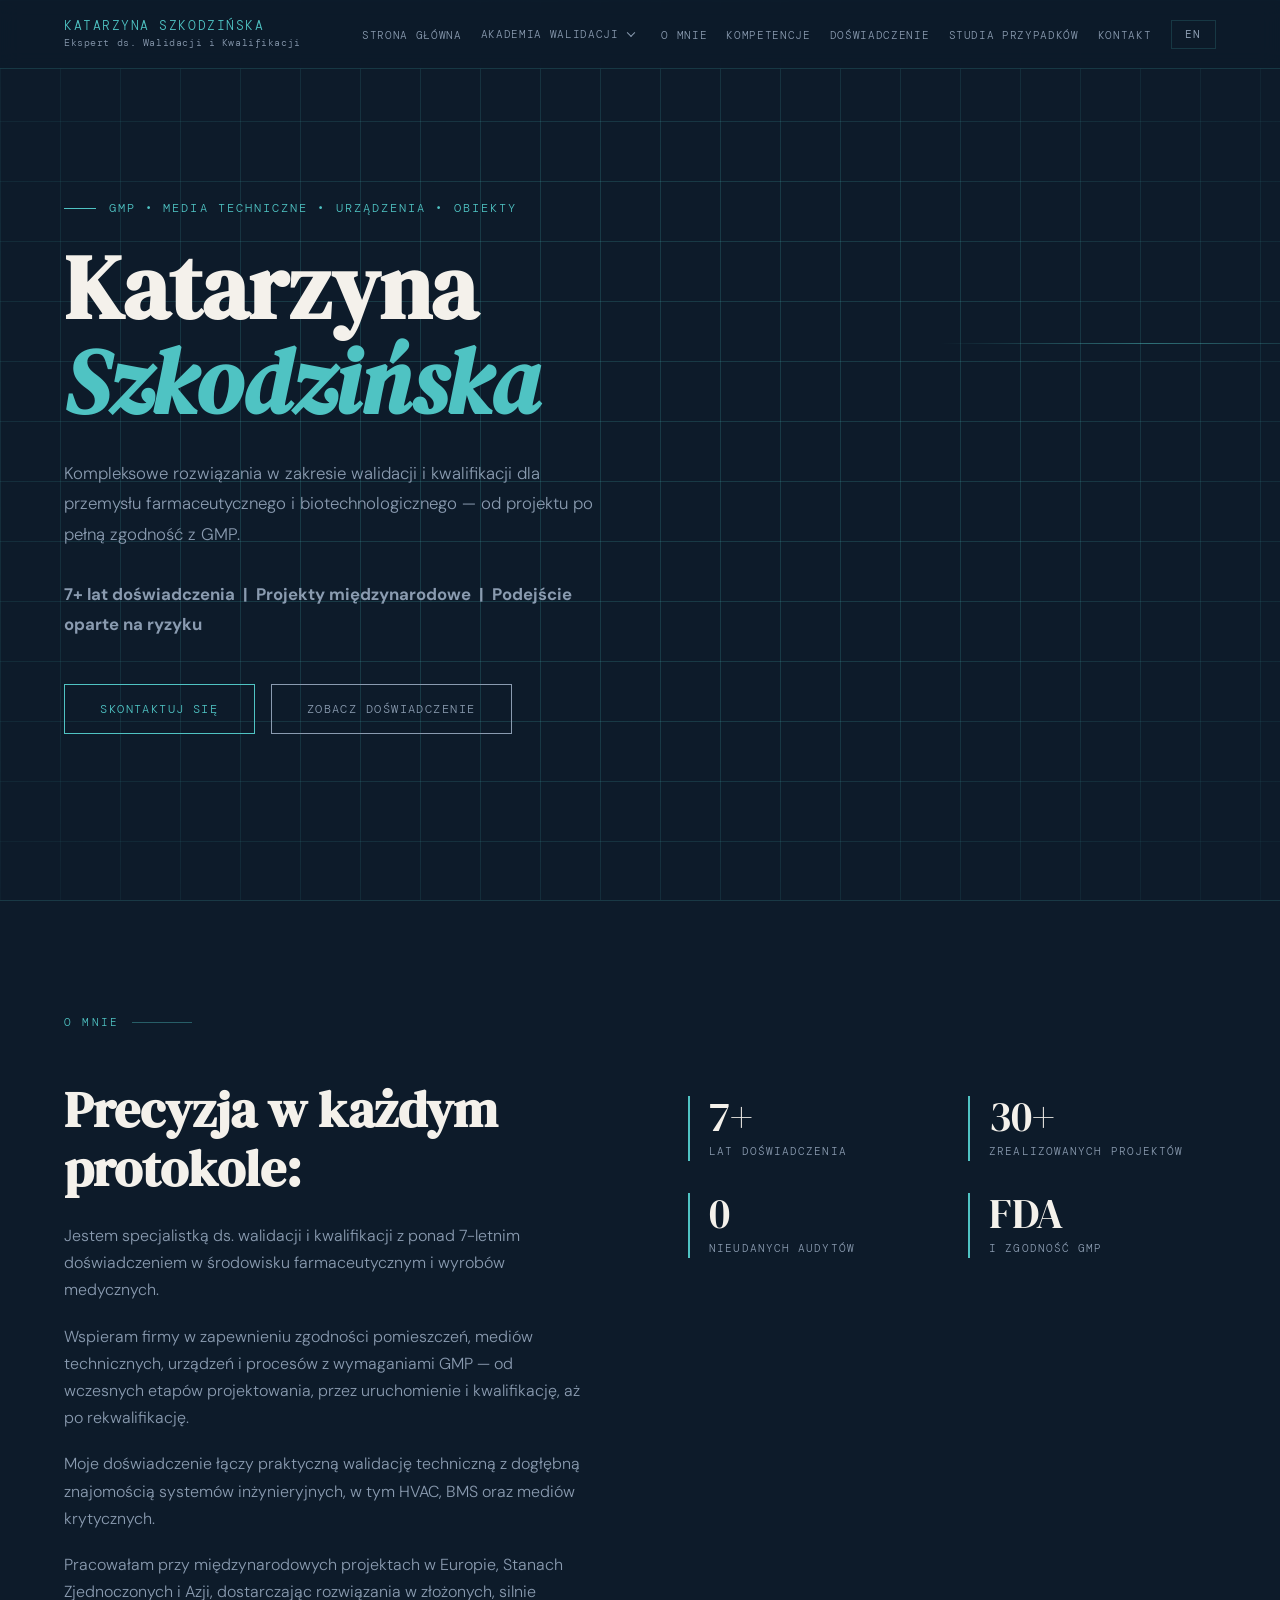
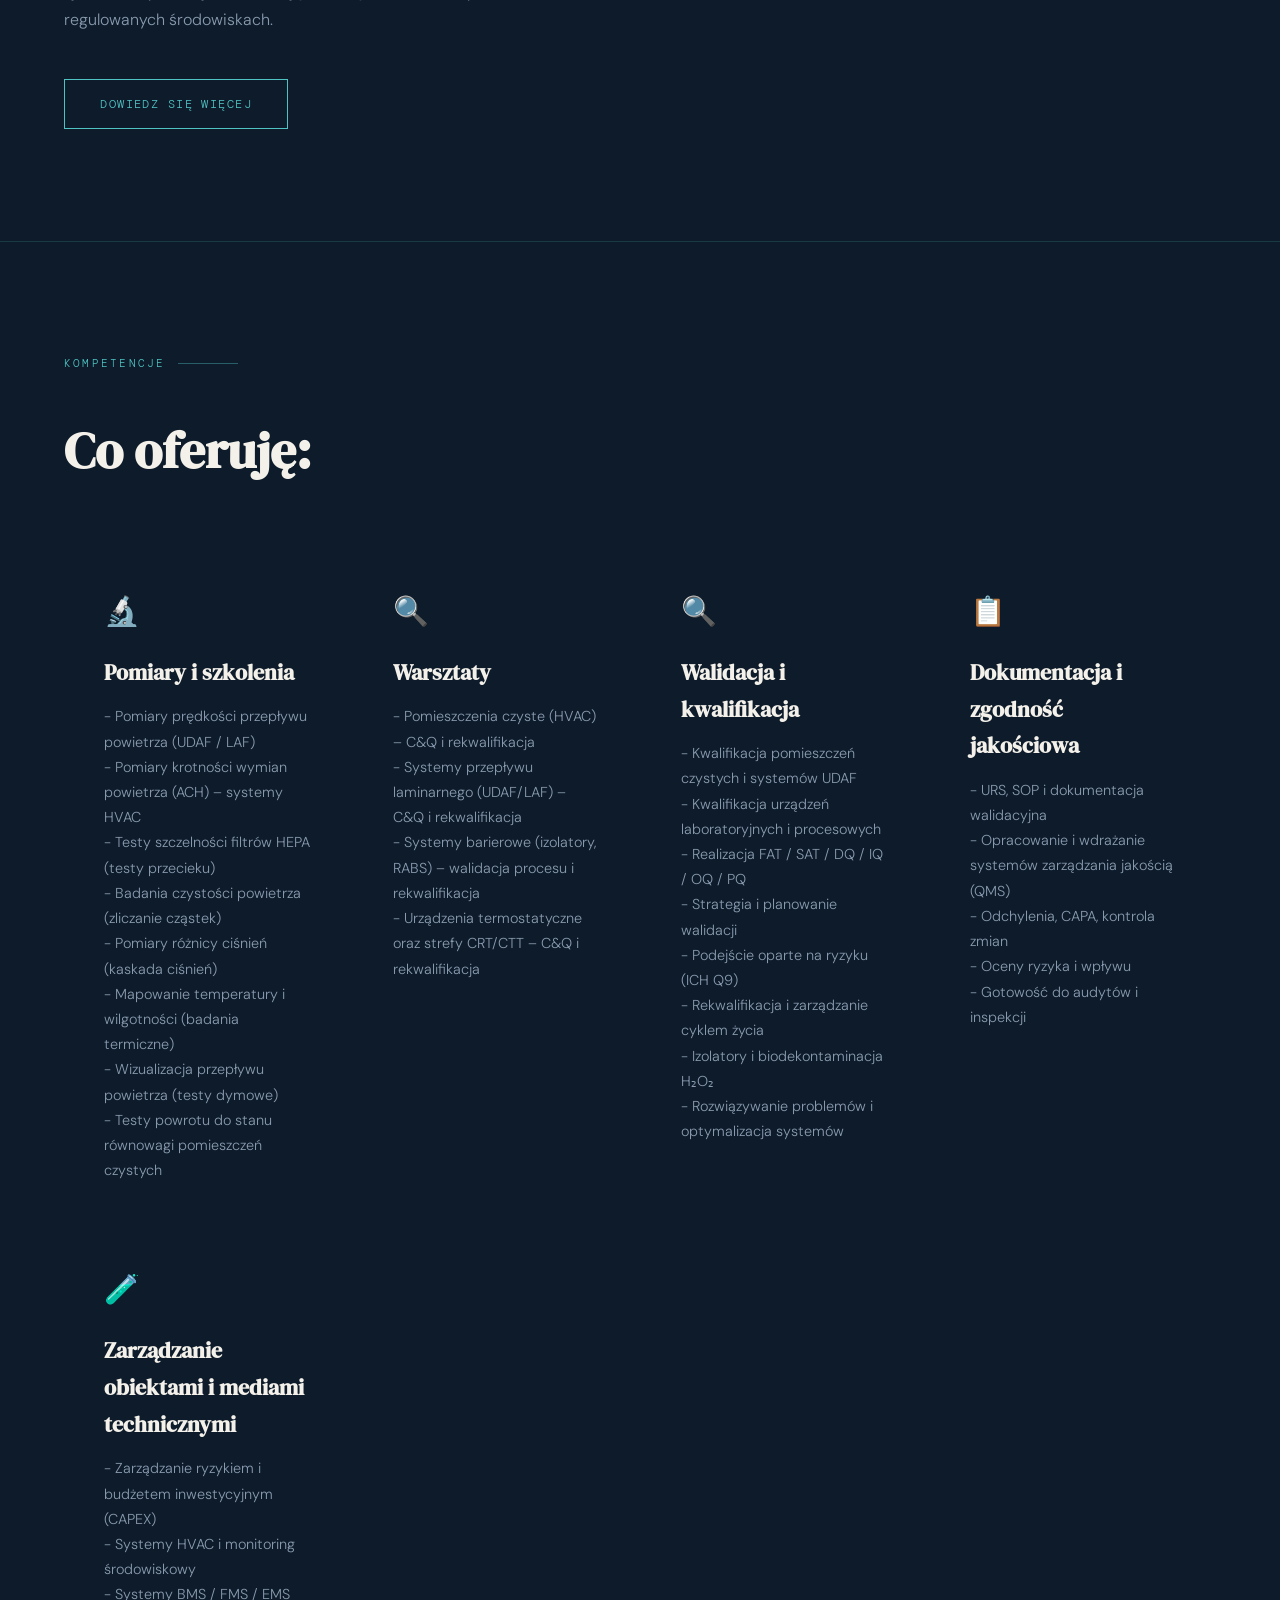
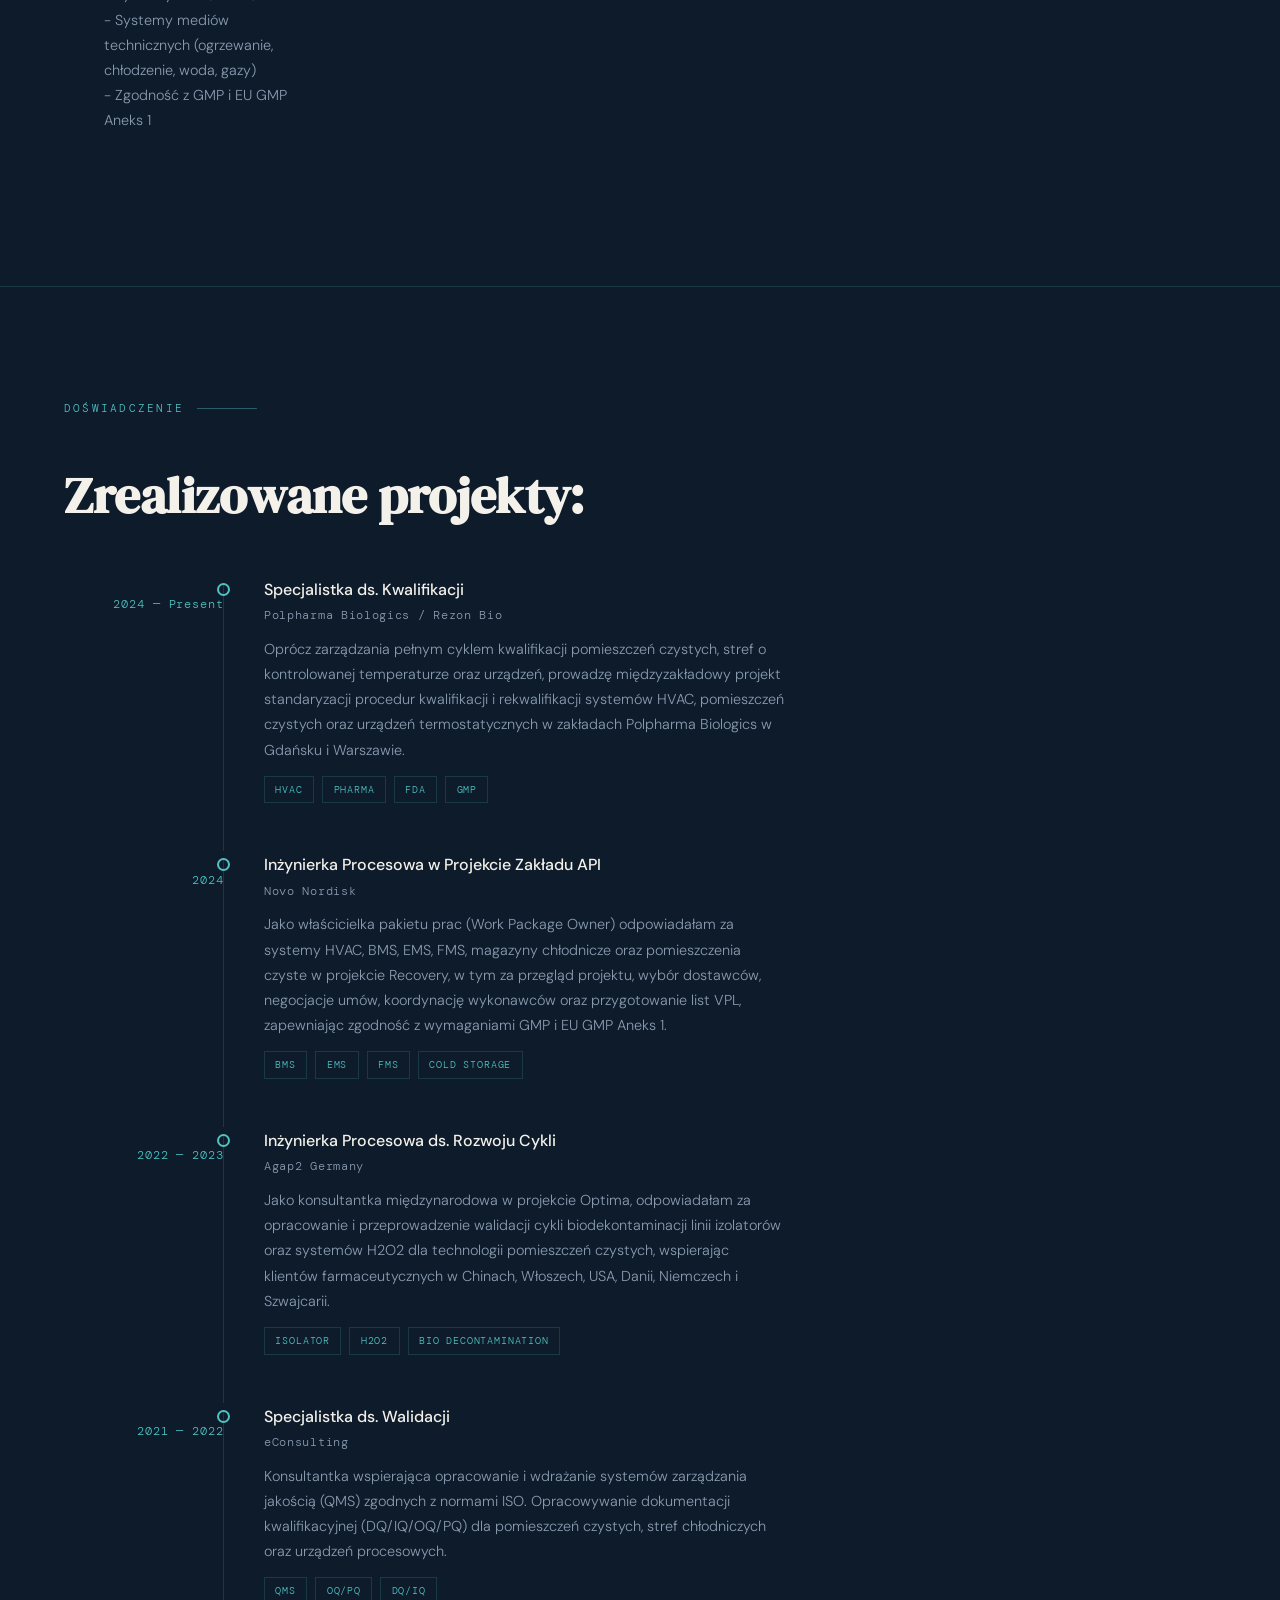
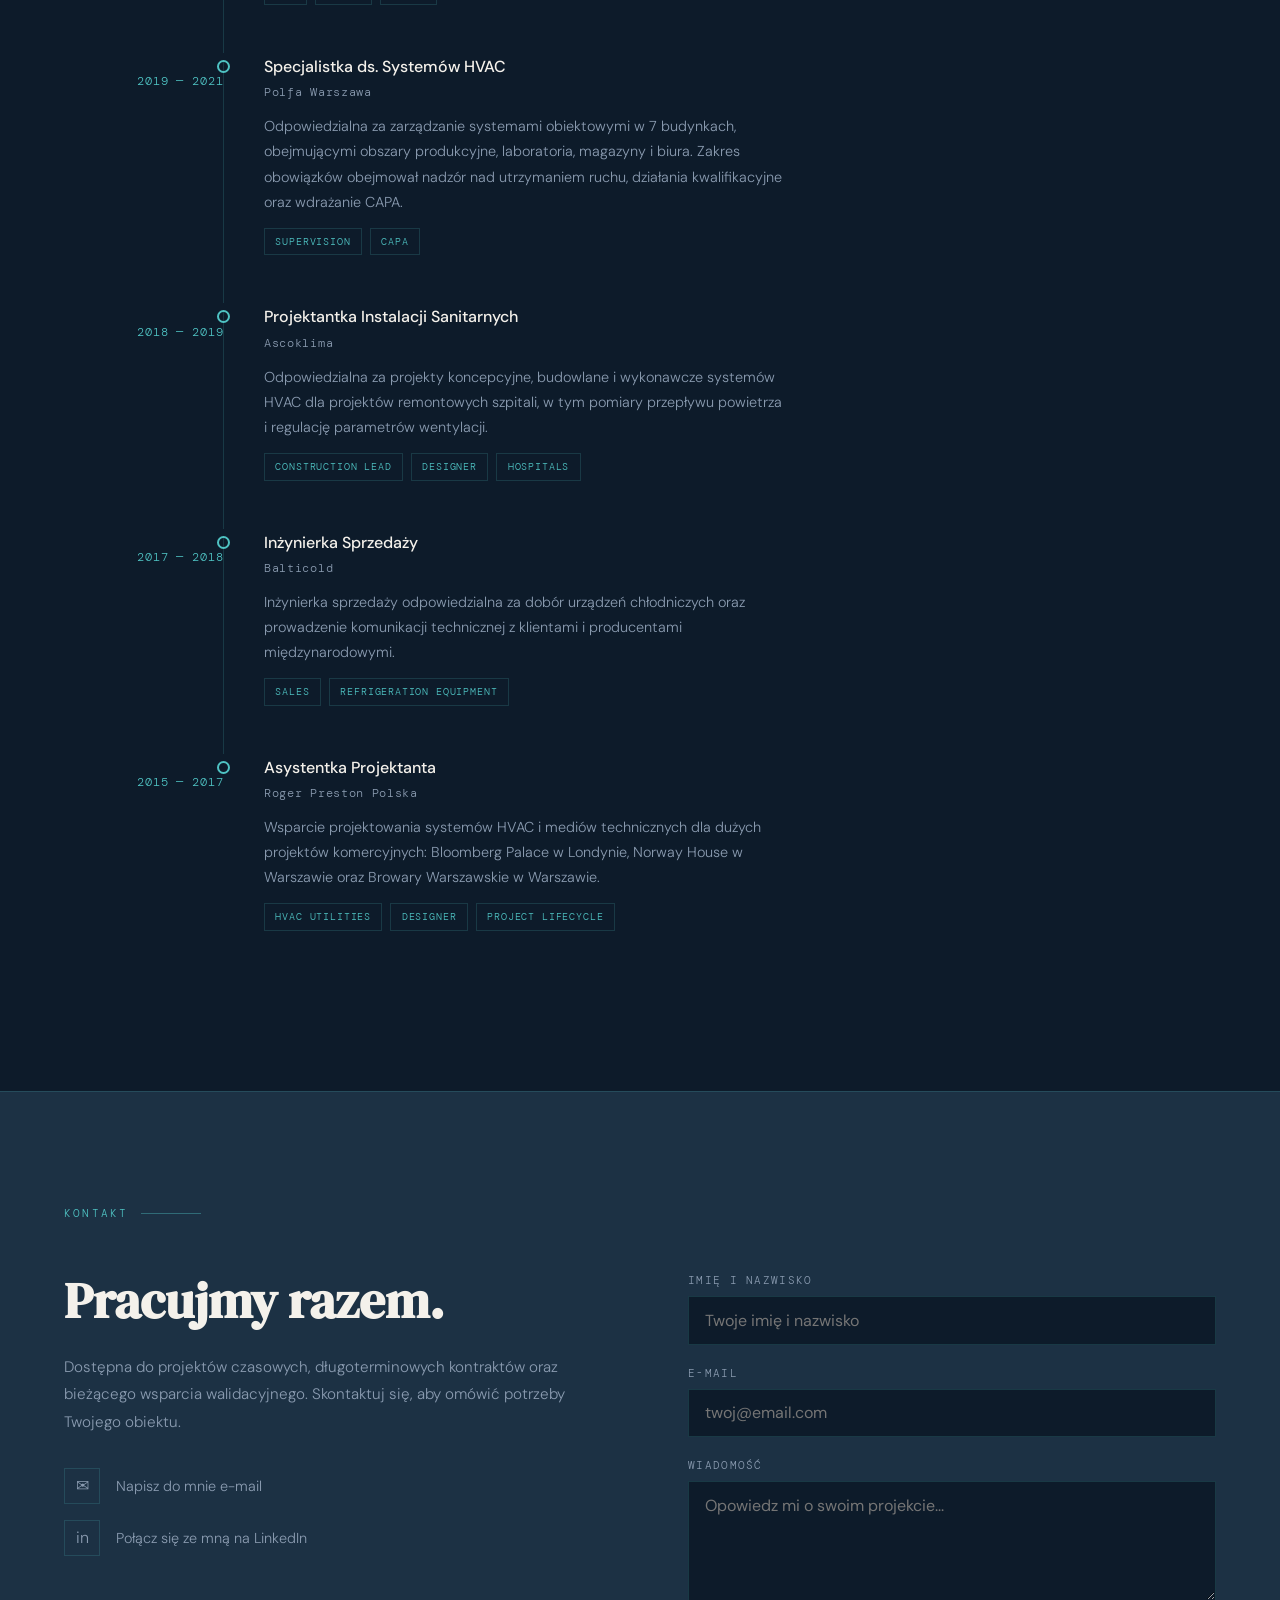
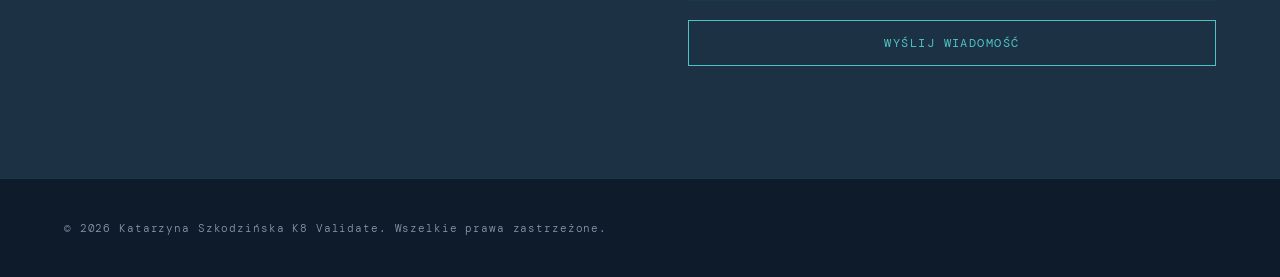
==== commit 761a79f7: "Add files via upload" ====
--- a/index.html
+++ b/index.html
@@ -7,7 +7,7 @@
   <title>K8 VALIDATE</title>
   <link rel="preconnect" href="https://fonts.googleapis.com">
   <link href="https://fonts.googleapis.com/css2?family=DM+Serif+Display:ital@0;1&family=DM+Mono:wght@300;400;500&family=DM+Sans:wght@300;400;500&display=swap" rel="stylesheet">
-  <link rel="stylesheet" href="style.css?v=4">
+  <link rel="stylesheet" href="style.css?v=5">
   <link rel="icon" type="image/png" href="assets/favicon.png">
 </head>
 <body>
@@ -22,7 +22,14 @@
     </button>
     <ul id="nav-links">
       <li><a href="index.html"          data-i18n="common.nav.home"        onclick="closeMenu()">Strona główna</a></li>
-      <li><a href="akademia.html" data-i18n="common.nav.akademia" onclick="closeMenu()">Akademia Walidacji</a></li>
+      <li class="has-sub">
+        <a href="akademia.html" data-i18n="common.nav.akademia" onclick="closeMenu()">Akademia Walidacji</a>
+        <button type="button" class="sub-toggle" aria-label="Rozwiń podstrony Akademii Walidacji" aria-expanded="false"></button>
+        <ul class="submenu">
+          <li><a href="akademiacleanroom.html" data-i18n="common.nav.akademia_cleanroom" onclick="closeMenu()">Cleanroom i komory UDAF/BSC</a></li>
+          <li><a href="akademiatermostatyki.html" data-i18n="common.nav.akademia_termostatyki" onclick="closeMenu()">Termostatyki – urządzenia i obszary</a></li>
+        </ul>
+      </li>
       <li><a href="/about"              data-i18n="common.nav.about"       onclick="closeMenu()">O mnie</a></li>
       <li><a href="index.html#expertise" data-i18n="common.nav.expertise"  onclick="closeMenu()">Kompetencje</a></li>
       <li><a href="index.html#experience" data-i18n="common.nav.experience" onclick="closeMenu()">Doświadczenie</a></li>
@@ -371,7 +378,31 @@
     function closeMenu() {
       nav.classList.remove('open');
       links.classList.remove('open');
+      closeSubmenus();
     }
+
+    // ── Rozwijane menu Akademii ──
+    const subs = document.querySelectorAll('.has-sub');
+    function closeSubmenus(except) {
+      subs.forEach(li => {
+        if (li === except) return;
+        li.classList.remove('open');
+        li.querySelector('.sub-toggle').setAttribute('aria-expanded', 'false');
+      });
+    }
+    subs.forEach(li => {
+      const btn = li.querySelector('.sub-toggle');
+      btn.addEventListener('click', e => {
+        e.stopPropagation();
+        const open = !li.classList.contains('open');
+        li.classList.toggle('open', open);
+        btn.setAttribute('aria-expanded', open);
+      });
+    });
+    document.addEventListener('click', e => {
+      subs.forEach(li => { if (!li.contains(e.target)) closeSubmenus(); });
+    });
+    document.addEventListener('keydown', e => { if (e.key === 'Escape') closeSubmenus(); });
 
     // ── Contact form → mailto ──
     document.getElementById('send-btn').addEventListener('click', function() {
--- a/style.css
+++ b/style.css
@@ -92,6 +92,66 @@
 
 nav a:hover,
 nav a.active { color: var(--accent); }
+
+/* ── NAV DROPDOWN (Akademia Walidacji) ── */
+nav .has-sub { position: relative; display: flex; align-items: center; gap: 0.1rem; }
+
+.sub-toggle {
+  position: relative;
+  width: 22px; height: 22px;
+  background: none; border: 0;
+  cursor: pointer;
+  color: var(--muted);
+}
+
+.sub-toggle::before {
+  content: '';
+  position: absolute;
+  left: 50%; top: 50%;
+  width: 6px; height: 6px;
+  border-right: 1.5px solid currentColor;
+  border-bottom: 1.5px solid currentColor;
+  transform: translate(-50%, -70%) rotate(45deg);
+  transition: transform 0.2s;
+}
+
+.has-sub:hover .sub-toggle,
+.has-sub:has(:focus-visible) .sub-toggle,
+.has-sub.open .sub-toggle { color: var(--accent); }
+
+.has-sub:hover .sub-toggle::before,
+.has-sub.open .sub-toggle::before { transform: translate(-50%, -30%) rotate(-135deg); }
+
+nav ul.submenu {
+  position: absolute;
+  top: calc(100% + 1.4rem);
+  left: -1rem;
+  min-width: 270px;
+  display: flex;
+  flex-direction: column;
+  align-items: stretch;
+  gap: 0;
+  padding: 0.4rem 0;
+  background: rgba(13,27,42,0.98);
+  border: 1px solid var(--rule);
+  border-top: 2px solid var(--accent);
+  box-shadow: 0 14px 30px rgba(0,0,0,0.35);
+  opacity: 0;
+  visibility: hidden;
+  transform: translateY(6px);
+  transition: opacity 0.18s, transform 0.18s, visibility 0.18s;
+}
+
+/* niewidzialny mostek, żeby menu nie znikało przy zjeżdżaniu myszką */
+nav ul.submenu::before { content: ''; position: absolute; left: 0; right: 0; top: -2rem; height: 2rem; }
+
+.has-sub:hover > ul.submenu,
+.has-sub:has(:focus-visible) > ul.submenu,
+.has-sub.open > ul.submenu { opacity: 1; visibility: visible; transform: none; }
+
+nav ul.submenu a { display: block; padding: 0.75rem 1.2rem; white-space: nowrap; }
+nav ul.submenu a:hover,
+nav ul.submenu a.active { background: rgba(79,195,195,0.08); color: var(--accent); }
 
 /* ── LANGUAGE TOGGLE ── */
 .lang-toggle {
@@ -612,6 +672,41 @@
     letter-spacing: 0.15em;
   }
 
+  /* Akademia: podmenu rozwija się w dół pod linkiem */
+  nav .has-sub { position: static; flex-wrap: wrap; justify-content: center; gap: 0.2rem; }
+  .sub-toggle { width: 36px; height: 36px; }
+
+  nav ul.submenu {
+    position: static;
+    display: none;
+    flex-basis: 100%;
+    min-width: 0;
+    padding: 0.7rem 0 0;
+    align-items: center;
+    gap: 1.1rem;
+    background: none;
+    border: 0;
+    box-shadow: none;
+    opacity: 1;
+    visibility: visible;
+    transform: none;
+    z-index: auto;
+  }
+
+  nav ul.submenu::before { display: none; }
+  nav .has-sub.open > ul.submenu { display: flex; }
+
+  nav ul.submenu a {
+    padding: 0;
+    font-size: 0.82rem;
+    letter-spacing: 0.1em;
+    text-align: center;
+    white-space: normal;
+  }
+
+  nav ul.submenu a:hover,
+  nav ul.submenu a.active { background: none; }
+
   /* backdrop-filter would trap the fixed menu inside the 60px bar */
   nav.open { backdrop-filter: none; }
   nav.open .nav-logo { position: relative; z-index: 101; }
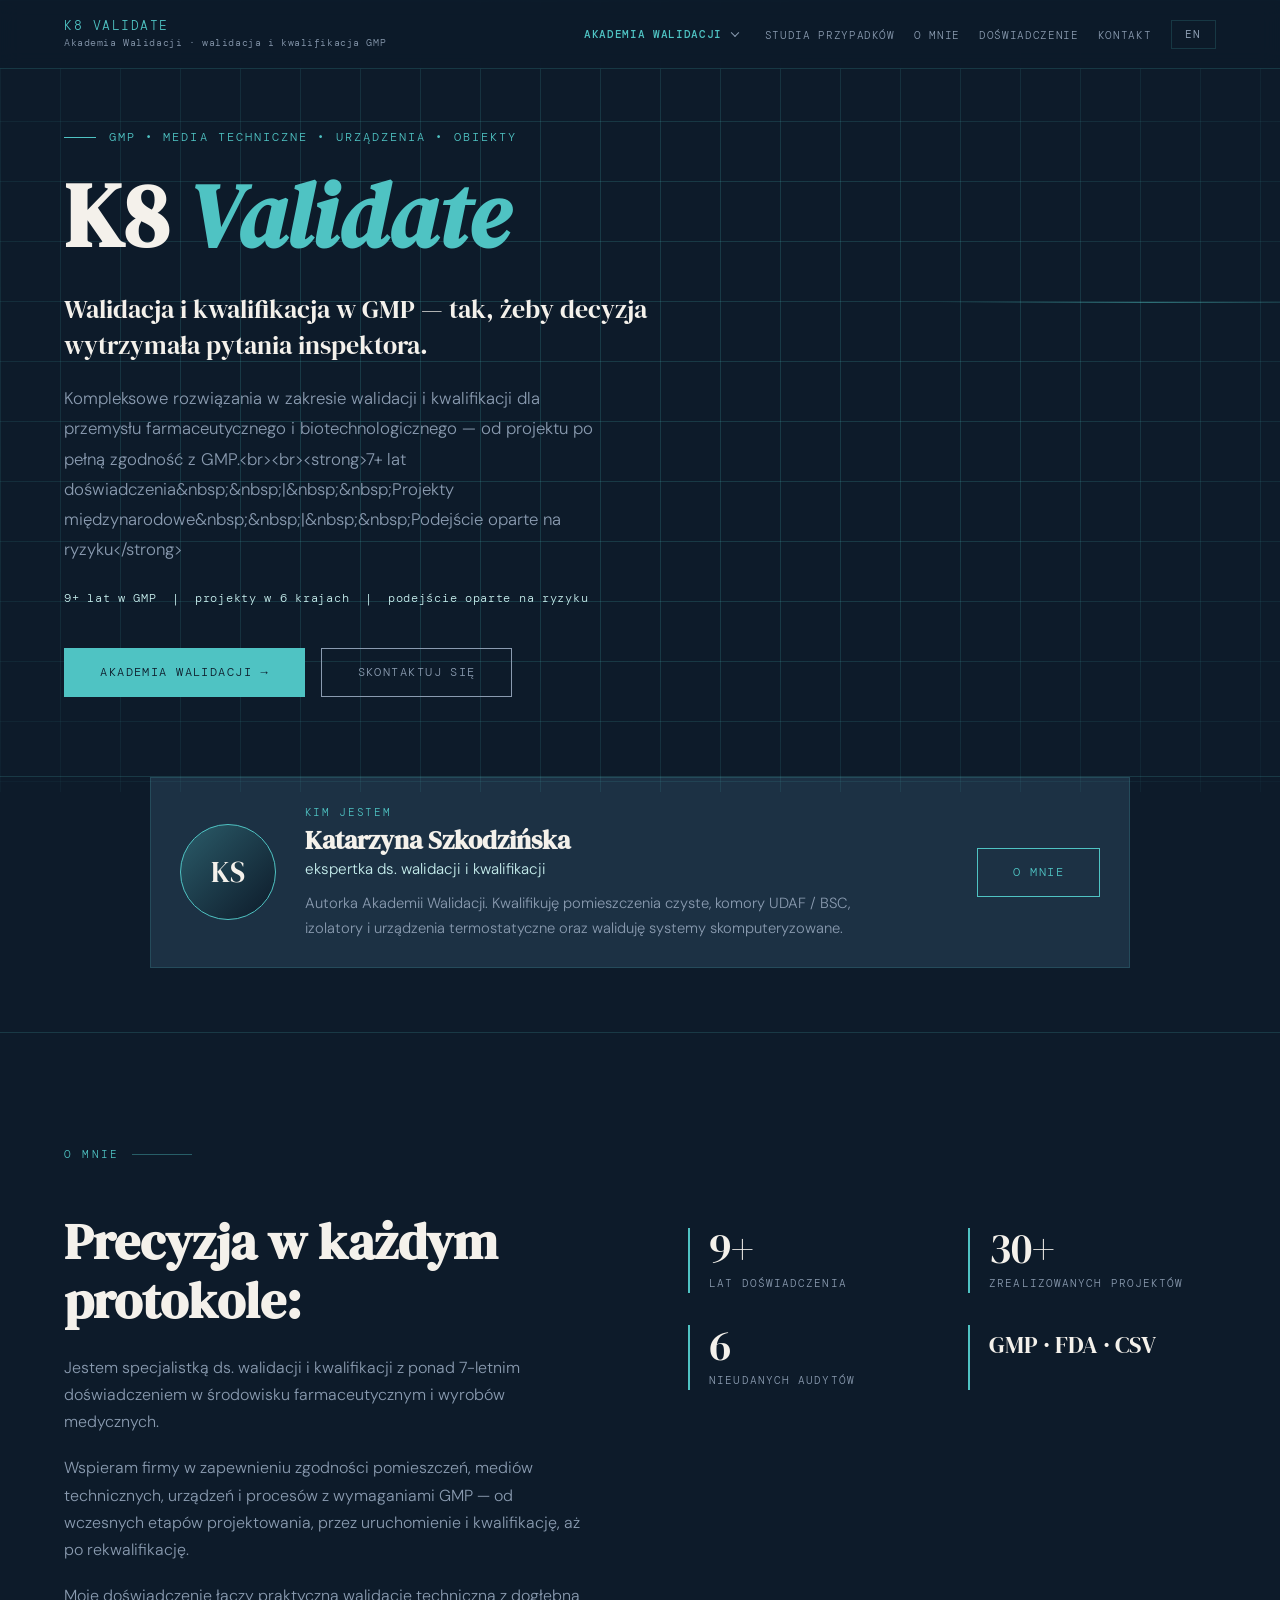
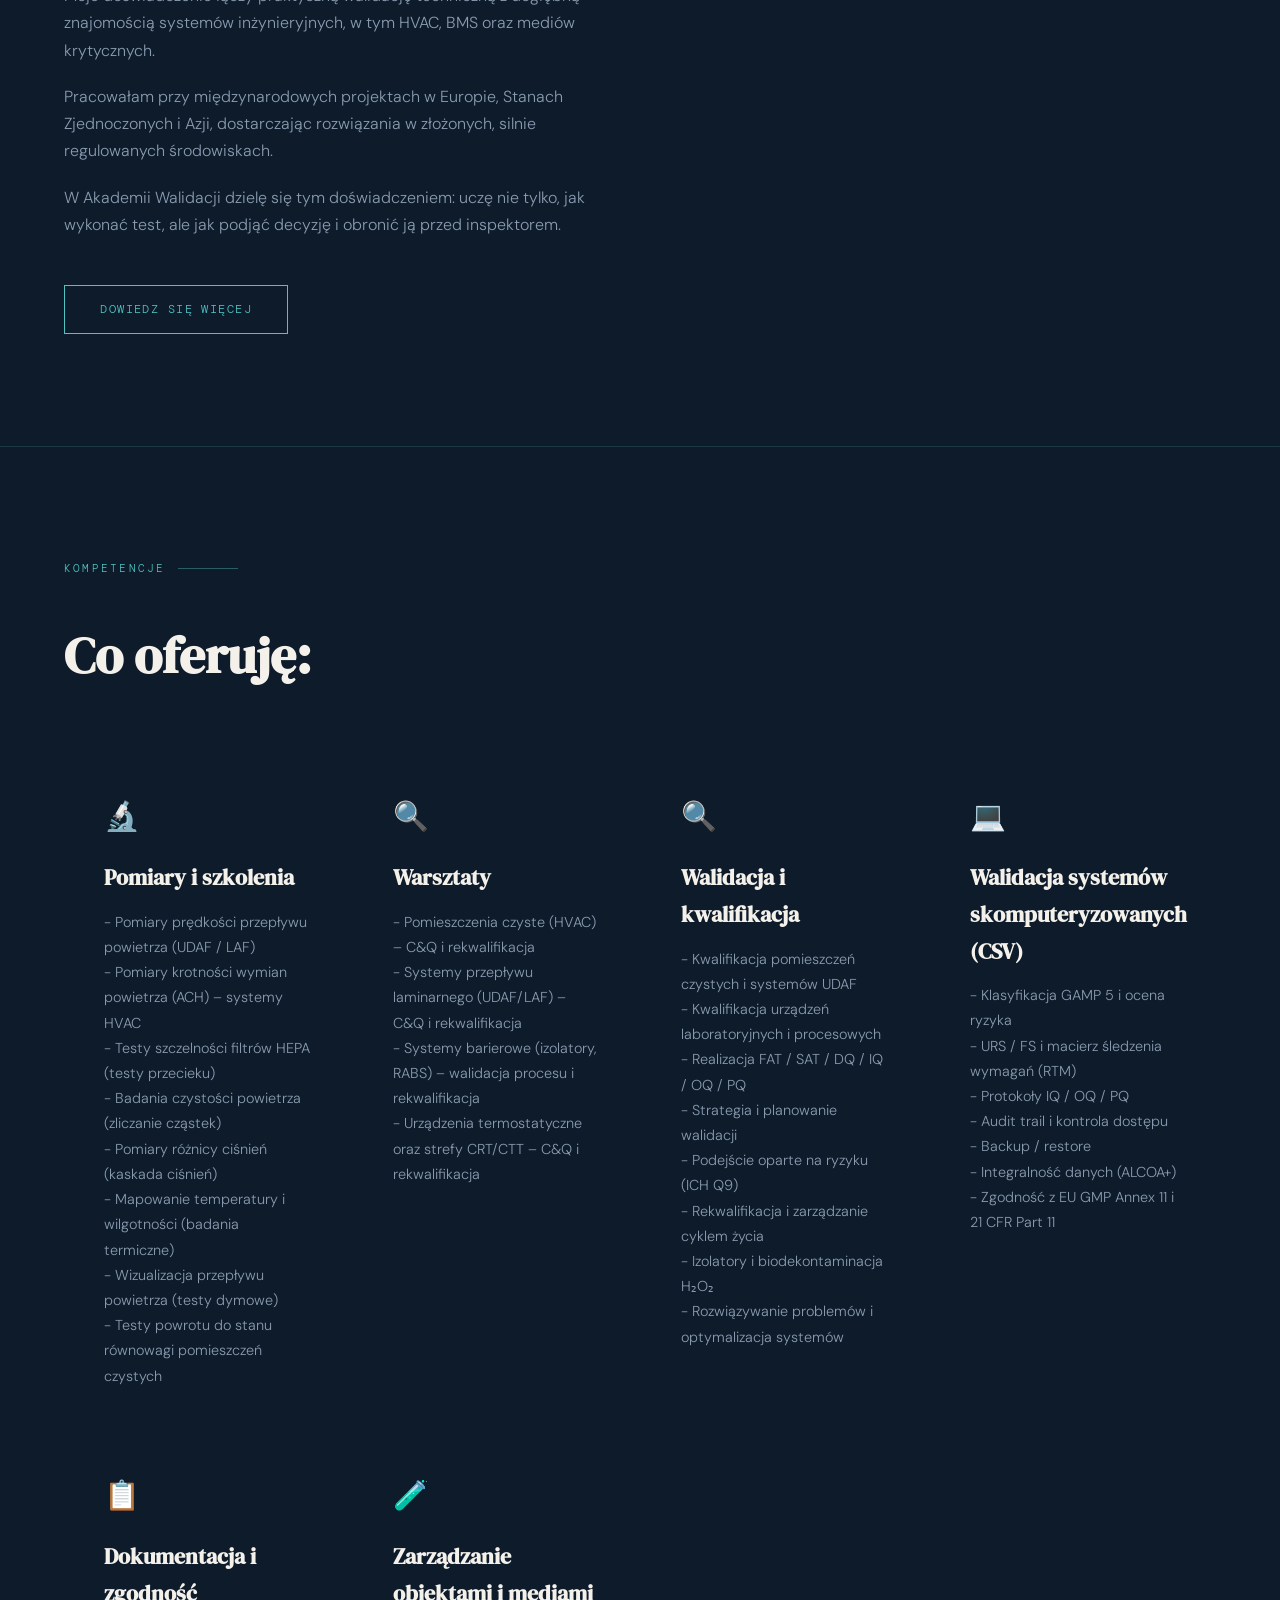
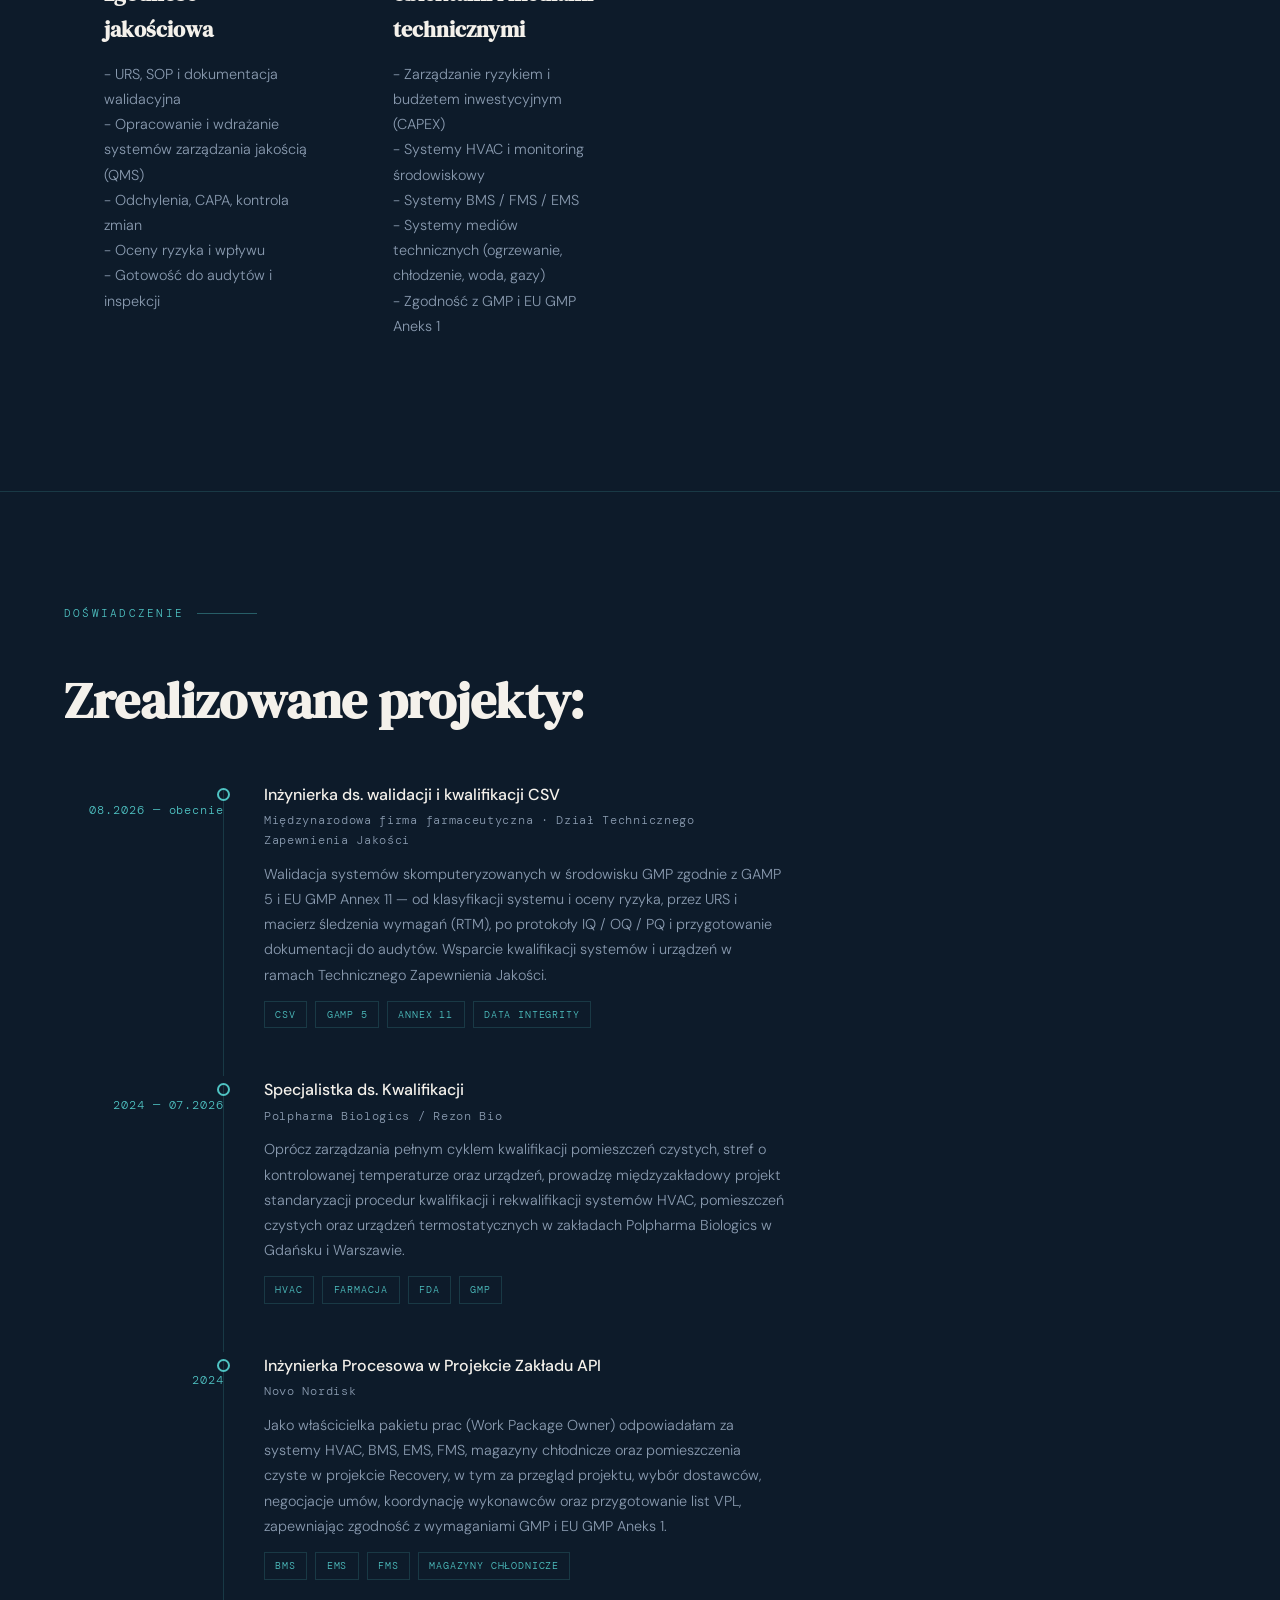
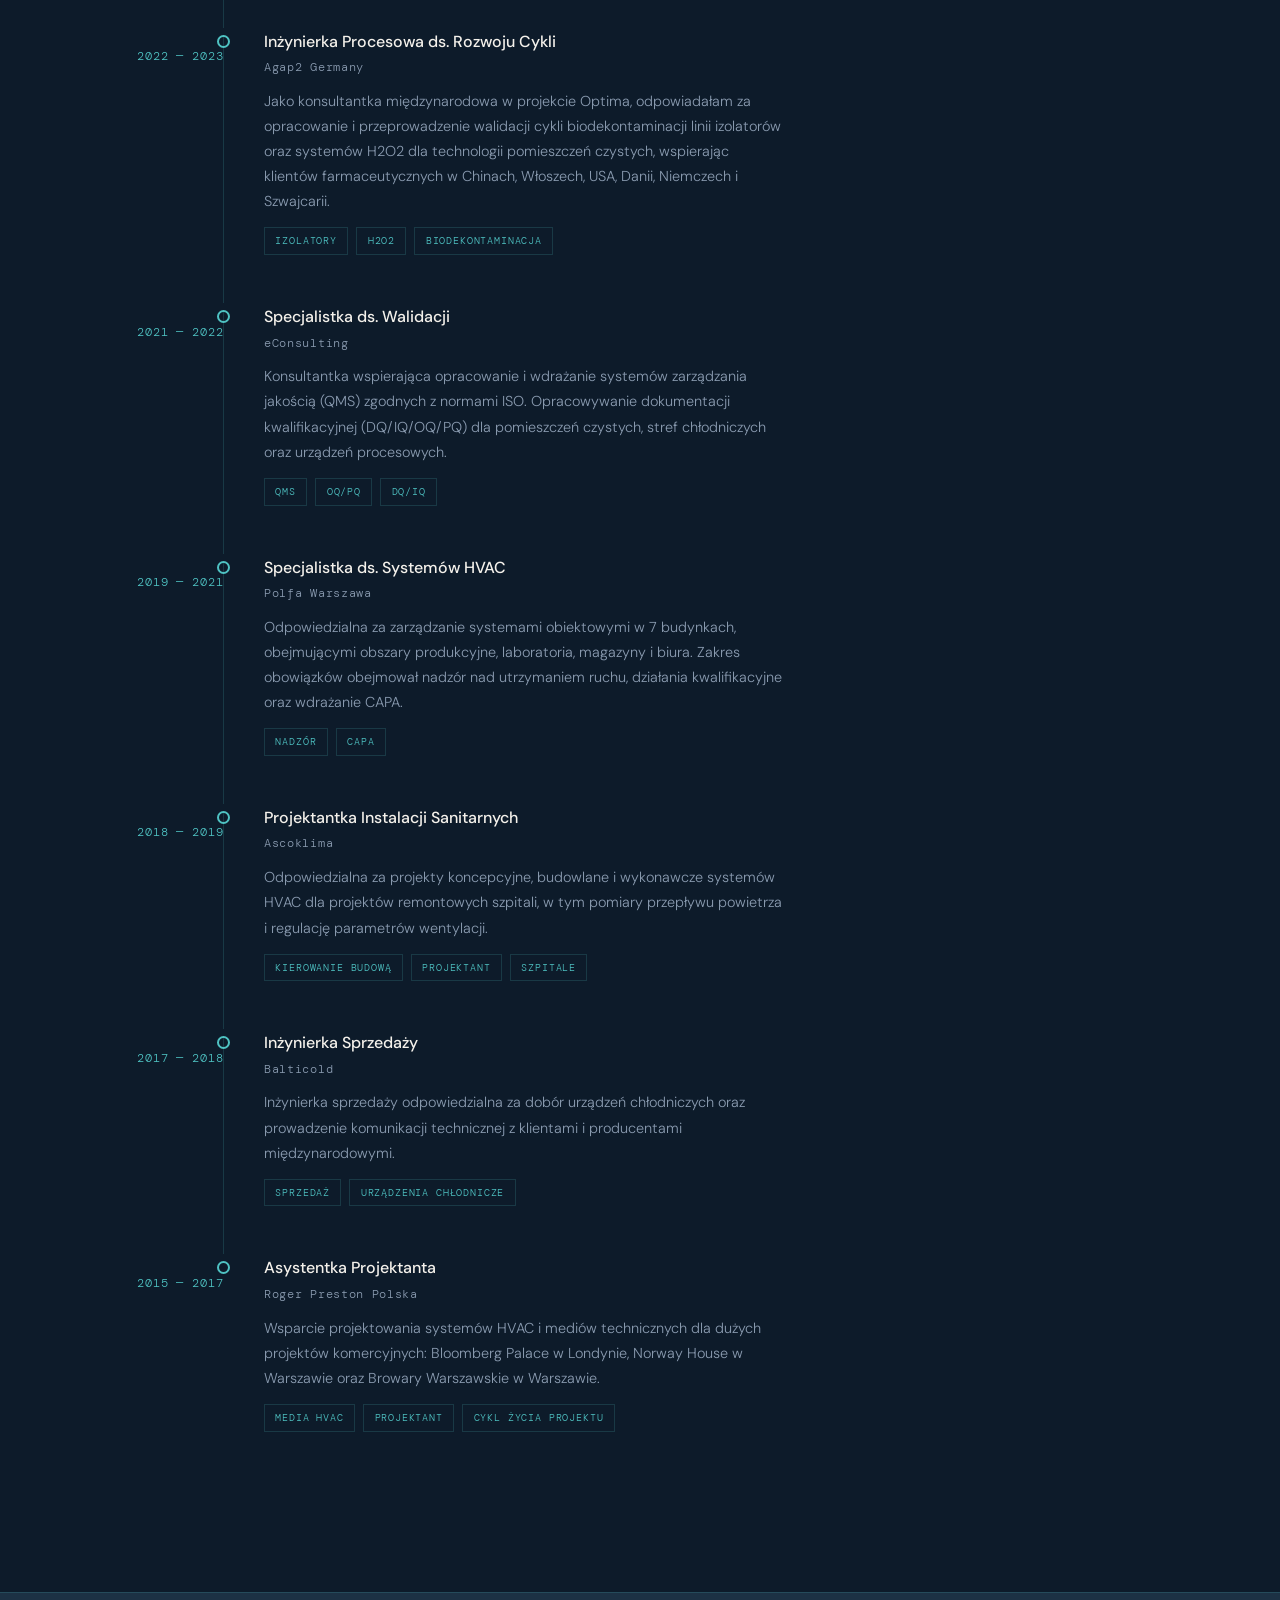
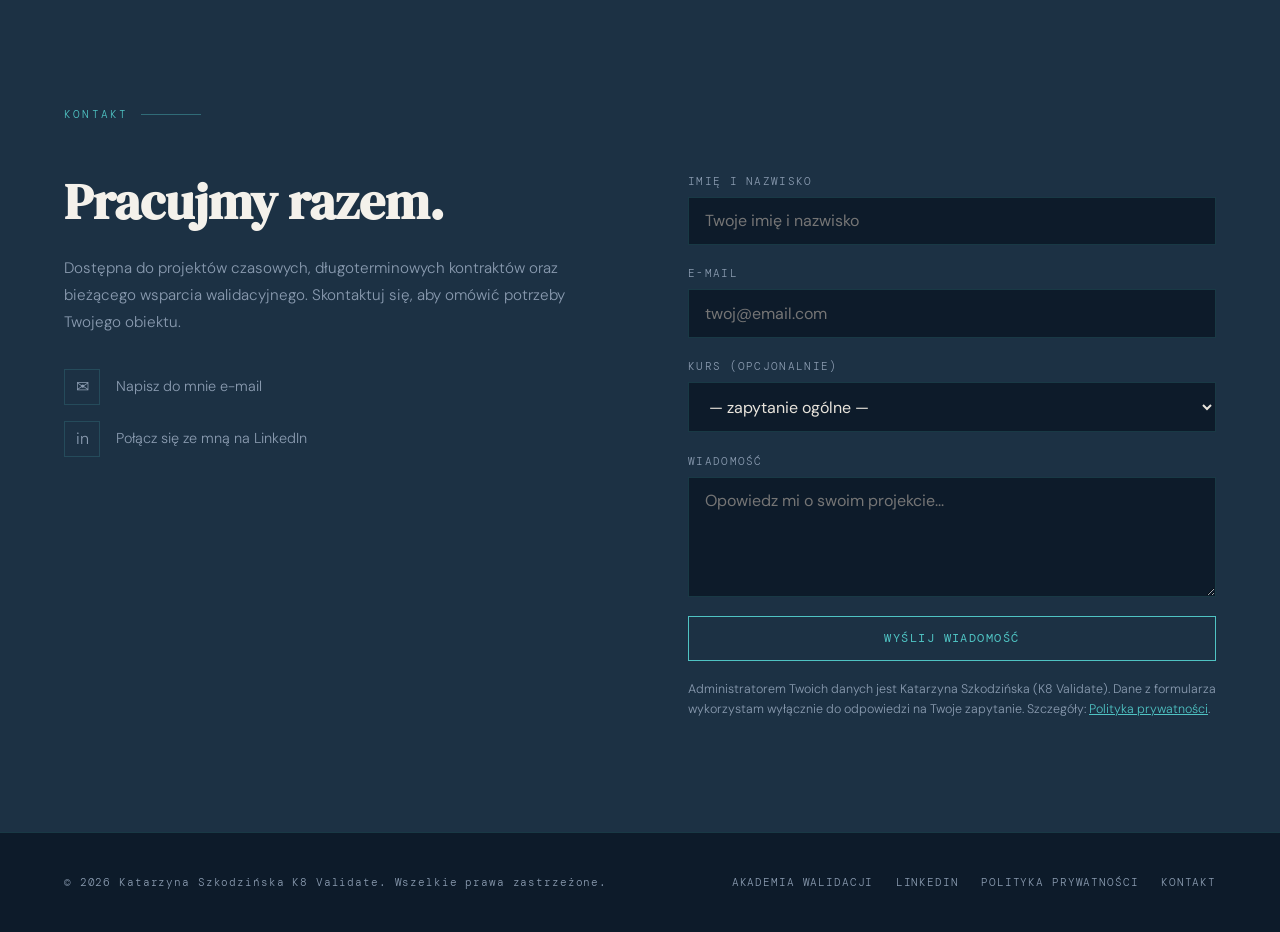
==== commit 18d32d34: "Add files via upload" ====
--- a/index.html
+++ b/index.html
@@ -1,40 +1,42 @@
 <!DOCTYPE html>
 <html lang="pl">
 <head>
-  
   <meta charset="UTF-8" />
   <meta name="viewport" content="width=device-width, initial-scale=1.0"/>
-  <title>K8 VALIDATE</title>
+  <title>K8 Validate — Akademia Walidacji i wsparcie walidacji GMP</title>
+  <meta name="description" content="K8 Validate: praktyczne kursy Akademii Walidacji i wsparcie projektów — kwalifikacja pomieszczeń czystych, komór UDAF / BSC, izolatorów, mapowanie temperatury i walidacja systemów skomputeryzowanych (CSV).">
+  <link rel="canonical" href="https://k8validate.com/">
+  <meta property="og:type" content="website">
+  <meta property="og:site_name" content="K8 Validate">
+  <meta property="og:title" content="K8 Validate — Akademia Walidacji i wsparcie walidacji GMP">
+  <meta property="og:description" content="Praktyczne kursy kwalifikacji i walidacji GMP oraz wsparcie projektów: cleanroom, UDAF / BSC, izolatory, mapowanie temperatury, CSV.">
+  <meta property="og:url" content="https://k8validate.com/">
+  <meta property="og:image" content="https://k8validate.com/assets/og-image.jpg">
+  <meta name="twitter:card" content="summary_large_image">
   <link rel="preconnect" href="https://fonts.googleapis.com">
   <link href="https://fonts.googleapis.com/css2?family=DM+Serif+Display:ital@0;1&family=DM+Mono:wght@300;400;500&family=DM+Sans:wght@300;400;500&display=swap" rel="stylesheet">
-  <link rel="stylesheet" href="style.css?v=5">
+  <link rel="stylesheet" href="style.css?v=6">
   <link rel="icon" type="image/png" href="assets/favicon.png">
 </head>
 <body>
 
   <!-- NAV -->
   <nav id="main-nav">
-    <div class="nav-logo"><span class="nav-name">Katarzyna Szkodzińska</span><span class="nav-role" data-i18n="common.role">Ekspert ds. Walidacji i Kwalifikacji</span></div>
-    <button class="nav-toggle" id="nav-toggle" aria-label="Toggle menu">
-      <span></span>
-      <span></span>
-      <span></span>
-    </button>
+    <a class="nav-logo" href="index.html" aria-label="K8 Validate"><span class="nav-name">K8 VALIDATE</span><span class="nav-role" data-i18n="common.brand_sub">Akademia Walidacji · walidacja i kwalifikacja GMP</span></a>
+    <button class="nav-toggle" id="nav-toggle" aria-label="Menu"><span></span><span></span><span></span></button>
     <ul id="nav-links">
-      <li><a href="index.html"          data-i18n="common.nav.home"        onclick="closeMenu()">Strona główna</a></li>
       <li class="has-sub">
-        <a href="akademia.html" data-i18n="common.nav.akademia" onclick="closeMenu()">Akademia Walidacji</a>
+        <a href="akademia.html" class="nav-accent" data-i18n="common.nav.akademia" onclick="closeMenu()">Akademia Walidacji</a>
         <button type="button" class="sub-toggle" aria-label="Rozwiń podstrony Akademii Walidacji" aria-expanded="false"></button>
         <ul class="submenu">
-          <li><a href="akademiacleanroom.html" data-i18n="common.nav.akademia_cleanroom" onclick="closeMenu()">Cleanroom i komory UDAF/BSC</a></li>
-          <li><a href="akademiatermostatyki.html" data-i18n="common.nav.akademia_termostatyki" onclick="closeMenu()">Termostatyki – urządzenia i obszary</a></li>
+          <li><a href="akademiacleanroom.html" data-i18n="common.nav.akademia_cleanroom" onclick="closeMenu()">Cleanroom i komory UDAF / BSC</a></li>
+          <li><a href="akademiatermostatyki.html" data-i18n="common.nav.akademia_mapping" onclick="closeMenu()">Mapowanie temperatury</a></li>
         </ul>
       </li>
-      <li><a href="/about"              data-i18n="common.nav.about"       onclick="closeMenu()">O mnie</a></li>
-      <li><a href="index.html#expertise" data-i18n="common.nav.expertise"  onclick="closeMenu()">Kompetencje</a></li>
+      <li><a href="/casestudies" data-i18n="common.nav.casestudies" onclick="closeMenu()">Case Studies</a></li>
+      <li><a href="/about" data-i18n="common.nav.about" onclick="closeMenu()">O mnie</a></li>
       <li><a href="index.html#experience" data-i18n="common.nav.experience" onclick="closeMenu()">Doświadczenie</a></li>
-      <li><a href="/casestudies"        data-i18n="common.nav.casestudies" onclick="closeMenu()">Case Studies</a></li>
-      <li><a href="#contact"            data-i18n="common.nav.contact"     onclick="closeMenu()">Kontakt</a></li>
+      <li><a href="index.html#contact" data-i18n="common.nav.contact" onclick="closeMenu()">Kontakt</a></li>
       <li><button type="button" class="lang-toggle" id="lang-toggle" aria-label="Zmień język / Switch language">EN</button></li>
     </ul>
   </nav>
@@ -44,18 +46,29 @@
     <div class="hero-grid-bg"></div>
     <div class="hero-accent-line"></div>
     <div class="hero-content">
-      <div class="hero-tag" data-i18n="index.hero.tag">GMP • Media techniczne • Urządzenia • Obiekty</div>
-      <h1>Katarzyna<br><em>Szkodzińska</em></h1>
-      <p class="hero-sub" data-i18n-html="index.hero.sub">
-
-        Kompleksowe rozwiązania w zakresie walidacji i kwalifikacji dla przemysłu farmaceutycznego i biotechnologicznego — od projektu po pełną zgodność z GMP.
-        <br><br> <strong> 7+ lat doświadczenia&nbsp;&nbsp;|&nbsp;&nbsp;Projekty międzynarodowe&nbsp;&nbsp;|&nbsp;&nbsp;Podejście oparte na ryzyku </strong>
-
-      </p>
+      <div class="hero-tag" data-i18n="index.hero.tag">GMP · Cleanroom · Komory UDAF / BSC · Izolatory · Mapowanie temperatury · CSV</div>
+      <h1>K8 <em>Validate</em></h1>
+      <p class="hero-lead" data-i18n="index.hero.lead">Walidacja i kwalifikacja w GMP — tak, żeby decyzja wytrzymała pytania inspektora.</p>
+      <p class="hero-sub" data-i18n="index.hero.sub">Praktyczne kursy Akademii Walidacji i wsparcie projektów: pomieszczenia czyste, komory UDAF / BSC, izolatory, mapowanie temperatury i walidacja systemów skomputeryzowanych.</p>
+      <p class="hero-badges" data-i18n-html="index.hero.badges">9+ lat w GMP&nbsp;&nbsp;|&nbsp;&nbsp;projekty w 6 krajach&nbsp;&nbsp;|&nbsp;&nbsp;podejście oparte na ryzyku</p>
       <div class="hero-buttons">
-        <a href="#contact"    class="btn" data-i18n="index.hero.btnContact">Skontaktuj się</a>
-        <a href="#experience" class="btn btn-ghost" data-i18n="index.hero.btnExperience">Zobacz doświadczenie</a>
-      </div>
+        <a href="akademia.html" class="btn btn-solid" data-i18n="index.hero.btnAcademy">Akademia Walidacji →</a>
+        <a href="#contact" class="btn btn-ghost" data-i18n="index.hero.btnContact">Skontaktuj się</a>
+      </div>
+    </div>
+  </section>
+
+  <!-- KIM JESTEM -->
+  <section id="whoami">
+    <div class="whoami fade-in">
+      <div class="whoami-photo"><img src="assets/katarzyna.jpg" alt="Katarzyna Szkodzińska" onerror="this.parentNode.classList.add('no-img');this.remove()"><span aria-hidden="true">KS</span></div>
+      <div class="whoami-text">
+        <div class="whoami-label" data-i18n="index.whoami.label">Kim jestem</div>
+        <h2>Katarzyna Szkodzińska</h2>
+        <p class="whoami-role" data-i18n="index.whoami.role">ekspertka ds. walidacji i kwalifikacji</p>
+        <p data-i18n="index.whoami.text">Autorka Akademii Walidacji. Kwalifikuję pomieszczenia czyste, komory UDAF / BSC, izolatory i urządzenia termostatyczne oraz waliduję systemy skomputeryzowane.</p>
+      </div>
+      <a href="/about" class="btn" data-i18n="index.whoami.btn">O mnie</a>
     </div>
   </section>
 
@@ -64,259 +77,169 @@
     <div class="section-label" data-i18n="index.about.label">O mnie</div>
     <div class="about-layout">
       <div class="about-text fade-in">
-        <h2 data-i18n="index.about.title">Precyzja w każdym protokole:</h2>
-        <p data-i18n="index.about.p1">Jestem specjalistką ds. walidacji i kwalifikacji z ponad 7-letnim doświadczeniem w środowisku farmaceutycznym i wyrobów medycznych.</p>
-        <p data-i18n="index.about.p2">Wspieram firmy w zapewnieniu zgodności pomieszczeń, mediów technicznych, urządzeń i procesów z wymaganiami GMP — od wczesnych etapów projektowania, przez uruchomienie i kwalifikację, aż po rekwalifikację.</p>
-        <p data-i18n="index.about.p3">Moje doświadczenie łączy praktyczną walidację techniczną z dogłębną znajomością systemów inżynieryjnych, w tym HVAC, BMS oraz mediów krytycznych.</p>
-        <p data-i18n="index.about.p4">Pracowałam przy międzynarodowych projektach w Europie, Stanach Zjednoczonych i Azji, dostarczając rozwiązania w złożonych, silnie regulowanych środowiskach.</p>
+        <h2 data-i18n="index.about.title">Precyzja w każdym protokole</h2>
+        <p data-i18n="index.about.p1">Jestem specjalistką ds. walidacji i kwalifikacji z ponad 9-letnim doświadczeniem w środowisku GMP — w przemyśle farmaceutycznym, biotechnologicznym i wyrobów medycznych.</p>
+        <p data-i18n="index.about.p2">Prowadzę pełny cykl kwalifikacji — pomieszczeń czystych, systemów HVAC, komór UDAF / BSC, izolatorów oraz urządzeń i obszarów o kontrolowanej temperaturze — od projektu, przez DQ / IQ / OQ / PQ, po rekwalifikację.</p>
+        <p data-i18n="index.about.p3">Zajmuję się również walidacją systemów skomputeryzowanych (CSV) zgodnie z GAMP 5, EU GMP Annex 11 i 21 CFR Part 11 — od oceny ryzyka i URS, przez macierz śledzenia wymagań, po protokoły IQ / OQ / PQ i integralność danych.</p>
+        <p data-i18n="index.about.p4">Łączę praktykę walidacyjną z inżynierskim zapleczem HVAC, BMS i mediów krytycznych. Pracowałam przy projektach w Europie, USA i Azji.</p>
+        <p data-i18n="index.about.p5">W Akademii Walidacji dzielę się tym doświadczeniem: uczę nie tylko, jak wykonać test, ale jak podjąć decyzję i obronić ją przed inspektorem.</p>
         <br>
         <a href="/about" class="btn" data-i18n="index.about.learnMore">Dowiedz się więcej</a>
       </div>
       <div class="about-stats fade-in">
-        <div class="stat">
-          <div class="stat-number">7+</div>
-          <div class="stat-label" data-i18n="index.about.stat1Label">Lat doświadczenia</div>
-        </div>
-        <div class="stat">
-          <div class="stat-number">30+</div>
-          <div class="stat-label" data-i18n="index.about.stat2Label">Zrealizowanych projektów</div>
-        </div>
-        <div class="stat">
-          <div class="stat-number">0</div>
-          <div class="stat-label" data-i18n="index.about.stat3Label">Nieudanych audytów</div>
-        </div>
-        <div class="stat">
-          <div class="stat-number">FDA</div>
-          <div class="stat-label" data-i18n="index.about.stat4Label">i zgodność GMP</div>
-        </div>
-      </div>
-    </div>
-  </section>
-
-  <!-- SERVICES -->
+        <div class="stat"><div class="stat-number">9+</div><div class="stat-label" data-i18n="index.about.stat1Label">lat w GMP</div></div>
+        <div class="stat"><div class="stat-number">30+</div><div class="stat-label" data-i18n="index.about.stat2Label">zrealizowanych projektów</div></div>
+        <div class="stat"><div class="stat-number">6</div><div class="stat-label" data-i18n="index.about.stat3Label">krajów, w których realizowałam projekty</div></div>
+        <div class="stat"><div class="stat-number compact">GMP · FDA · CSV</div></div>
+      </div>
+    </div>
+  </section>
+
+  <!-- EXPERTISE -->
   <section id="expertise">
     <div class="section-label" data-i18n="index.expertise.label">Kompetencje</div>
     <h2 class="fade-in" data-i18n="index.expertise.title">Co oferuję:</h2>
     <br>
-  
     <div class="services-grid">
-
-        <div class="service-card fade-in">
+      <div class="service-card fade-in">
         <div class="service-icon">🔬</div>
-      <h3 data-i18n="index.expertise.card1.title">Pomiary i szkolenia</h3>
-        <p data-i18n-html="index.expertise.card1.body">
-- Pomiary prędkości przepływu powietrza (UDAF / LAF) <br>
-- Pomiary krotności wymian powietrza (ACH) – systemy HVAC <br>
-- Testy szczelności filtrów HEPA (testy przecieku) <br>
-- Badania czystości powietrza (zliczanie cząstek) <br>
-- Pomiary różnicy ciśnień (kaskada ciśnień) <br>
-- Mapowanie temperatury i wilgotności (badania termiczne) <br>
-- Wizualizacja przepływu powietrza (testy dymowe) <br> 
-- Testy powrotu do stanu równowagi pomieszczeń czystych
-        </p>
-      </div>
-
-       <div class="service-card fade-in">
+        <h3 data-i18n="index.expertise.card1.title">Pomiary i testy</h3>
+        <p data-i18n-html="index.expertise.card1.body">- Pomiary prędkości przepływu powietrza (UDAF / LAF)<br>- Pomiary krotności wymian powietrza (ACH) – systemy HVAC<br>- Testy szczelności filtrów HEPA (testy przecieku)<br>- Badania czystości powietrza (zliczanie cząstek)<br>- Pomiary różnicy ciśnień (kaskada ciśnień)<br>- Mapowanie temperatury i wilgotności (badania termiczne)<br>- Wizualizacja przepływu powietrza (testy dymowe)<br>- Testy powrotu do stanu równowagi pomieszczeń czystych</p>
+      </div>
+      <div class="service-card fade-in">
         <div class="service-icon">🔍</div>
-        <h3 data-i18n="index.expertise.card2.title">Warsztaty</h3>
-        <p data-i18n-html="index.expertise.card2.body">
-- Pomieszczenia czyste (HVAC) - C&Q i rekwalifikacja <br>
-- Systemy przepływu laminarnego (UDAF/LAF) - C&Q i rekwalifikacja <br>
-- Systemy barierowe (izolatory, RABS) - walidacja procesu i rekwalifikacja <br>
-- Urządzenia termostatyczne oraz strefy CRT/CTT - C&Q i rekwalifikacja
-          
-</p>
-      </div>
-      
-      
+        <h3 data-i18n="index.expertise.card2.title">Szkolenia i warsztaty</h3>
+        <p data-i18n-html="index.expertise.card2.body">- Pomieszczenia czyste (HVAC) – C&amp;Q i rekwalifikacja<br>- Systemy przepływu laminarnego (UDAF/LAF) – C&amp;Q i rekwalifikacja<br>- Systemy barierowe (izolatory, RABS) – walidacja procesu i rekwalifikacja<br>- Urządzenia termostatyczne oraz strefy CRT/CCT – C&amp;Q i rekwalifikacja</p>
+      </div>
       <div class="service-card fade-in">
         <div class="service-icon">🔍</div>
         <h3 data-i18n="index.expertise.card3.title">Walidacja i kwalifikacja</h3>
-        <p data-i18n-html="index.expertise.card3.body">
-- Kwalifikacja pomieszczeń czystych i systemów UDAF <br>
-- Kwalifikacja urządzeń laboratoryjnych i procesowych <br>
-- Realizacja FAT / SAT / DQ / IQ / OQ / PQ <br>
-- Strategia i planowanie walidacji <br>
-- Podejście oparte na ryzyku (ICH Q9) <br>
-- Rekwalifikacja i zarządzanie cyklem życia <br>
-- Izolatory i biodekontaminacja H₂O₂ <br>
-- Rozwiązywanie problemów i optymalizacja systemów
-          
-</p>
-      </div>
-    
+        <p data-i18n-html="index.expertise.card3.body">- Kwalifikacja pomieszczeń czystych i systemów UDAF<br>- Kwalifikacja urządzeń laboratoryjnych i procesowych<br>- Realizacja FAT / SAT / DQ / IQ / OQ / PQ<br>- Strategia i planowanie walidacji<br>- Podejście oparte na ryzyku (ICH Q9)<br>- Rekwalifikacja i zarządzanie cyklem życia<br>- Izolatory i biodekontaminacja H₂O₂<br>- Rozwiązywanie problemów i optymalizacja systemów</p>
+      </div>
+      <div class="service-card fade-in">
+        <div class="service-icon">💻</div>
+        <h3 data-i18n="index.expertise.csv.title">Walidacja systemów skomputeryzowanych (CSV)</h3>
+        <p data-i18n-html="index.expertise.csv.body">- Klasyfikacja GAMP 5 i ocena ryzyka<br>- URS / FS i macierz śledzenia wymagań (RTM)<br>- Protokoły IQ / OQ / PQ<br>- Audit trail i kontrola dostępu<br>- Backup / restore<br>- Integralność danych (ALCOA+)<br>- Zgodność z EU GMP Annex 11 i 21 CFR Part 11</p>
+      </div>
       <div class="service-card fade-in">
         <div class="service-icon">📋</div>
         <h3 data-i18n="index.expertise.card4.title">Dokumentacja i zgodność jakościowa</h3>
-        <p data-i18n-html="index.expertise.card4.body">
-          - URS, SOP i dokumentacja walidacyjna <br>
-- Opracowanie i wdrażanie systemów zarządzania jakością (QMS) <br>
-- Odchylenia, CAPA, kontrola zmian <br>
-- Oceny ryzyka i wpływu <br>
-- Gotowość do audytów i inspekcji
-        </p>
-      </div>
-
+        <p data-i18n-html="index.expertise.card4.body">- URS, SOP i dokumentacja walidacyjna<br>- Opracowanie i wdrażanie systemów zarządzania jakością (QMS)<br>- Odchylenia, CAPA, kontrola zmian<br>- Oceny ryzyka i wpływu<br>- Gotowość do audytów i inspekcji</p>
+      </div>
       <div class="service-card fade-in">
         <div class="service-icon">🧪</div>
         <h3 data-i18n="index.expertise.card5.title">Zarządzanie obiektami i mediami technicznymi</h3>
-        <p data-i18n-html="index.expertise.card5.body">
-- Zarządzanie ryzykiem i budżetem inwestycyjnym (CAPEX) <br>
-- Systemy HVAC i monitoring środowiskowy <br>
-- Systemy BMS / FMS / EMS <br>
-- Systemy mediów technicznych (ogrzewanie, chłodzenie, woda, gazy)<br>
-- Zgodność z GMP i EU GMP Aneks 1
-        </p>
-      </div>
-      
+        <p data-i18n-html="index.expertise.card5.body">- Zarządzanie ryzykiem i budżetem inwestycyjnym (CAPEX)<br>- Systemy HVAC i monitoring środowiskowy<br>- Systemy BMS / FMS / EMS<br>- Systemy mediów technicznych (ogrzewanie, chłodzenie, woda, gazy)<br>- Zgodność z GMP i EU GMP Aneks 1</p>
+      </div>
     </div>
   </section>
 
   <!-- EXPERIENCE -->
   <section id="experience">
     <div class="section-label" data-i18n="index.experience.label">Doświadczenie</div>
-    <h2 class="fade-in" data-i18n="index.experience.title">Zrealizowane projekty:</h2>
+    <h2 class="fade-in" data-i18n="index.experience.title">Doświadczenie zawodowe</h2>
     <br>
     <div class="timeline">
 
       <div class="timeline-item fade-in">
-        <div class="timeline-date"><br>2024 — Present <br></div>
+        <div class="timeline-date"><br><span data-i18n="index.experience.item0.date">08.2026 — obecnie</span><br></div>
+        <div class="timeline-dot"></div>
+        <div class="timeline-body">
+          <h3 data-i18n="index.experience.item0.role">Inżynierka ds. walidacji i kwalifikacji CSV</h3>
+          <div class="timeline-company" data-i18n="index.experience.item0.company">Międzynarodowa firma farmaceutyczna · Dział Technicznego Zapewnienia Jakości</div>
+          <p data-i18n="index.experience.item0.body">Walidacja systemów skomputeryzowanych w środowisku GMP zgodnie z GAMP 5 i EU GMP Annex 11 — od klasyfikacji systemu i oceny ryzyka, przez URS i macierz śledzenia wymagań (RTM), po protokoły IQ / OQ / PQ i przygotowanie dokumentacji do audytów. Wsparcie kwalifikacji systemów i urządzeń w ramach Technicznego Zapewnienia Jakości.</p>
+          <div class="tags"><span class="tag">CSV</span><span class="tag">GAMP 5</span><span class="tag">Annex 11</span><span class="tag">Data Integrity</span></div>
+        </div>
+      </div>
+
+      <div class="timeline-item fade-in">
+        <div class="timeline-date"><br>2024 — 07.2026<br></div>
         <div class="timeline-dot"></div>
         <div class="timeline-body">
           <h3 data-i18n="index.experience.item1.role">Specjalistka ds. Kwalifikacji</h3>
           <div class="timeline-company">Polpharma Biologics / Rezon Bio</div>
-          <p data-i18n="index.experience.item1.body">Oprócz zarządzania pełnym cyklem kwalifikacji pomieszczeń czystych, 
-            stref o kontrolowanej temperaturze oraz urządzeń, prowadzę międzyzakładowy projekt standaryzacji 
-            procedur kwalifikacji i rekwalifikacji systemów HVAC, pomieszczeń czystych oraz 
-            urządzeń termostatycznych w zakładach Polpharma Biologics w Gdańsku i Warszawie.</p>
-          <div class="tags">
-            <span class="tag">HVAC</span>
-            <span class="tag">Pharma</span>
-            <span class="tag">FDA</span>
-            <span class="tag">GMP</span>
-          </div>
-        </div>
-      </div>
-
-      <div class="timeline-item fade-in">
-        <div class="timeline-date"><br>2024 <br></div>
+          <p data-i18n="index.experience.item1.body">Oprócz zarządzania pełnym cyklem kwalifikacji pomieszczeń czystych, stref o kontrolowanej temperaturze oraz urządzeń, prowadzę międzyzakładowy projekt standaryzacji procedur kwalifikacji i rekwalifikacji systemów HVAC, pomieszczeń czystych oraz urządzeń termostatycznych w zakładach Polpharma Biologics w Gdańsku i Warszawie.</p>
+          <div class="tags"><span class="tag">HVAC</span><span class="tag" data-i18n="index.tags.Pharma">Farmacja</span><span class="tag">FDA</span><span class="tag">GMP</span></div>
+        </div>
+      </div>
+
+      <div class="timeline-item fade-in">
+        <div class="timeline-date"><br>2024<br></div>
         <div class="timeline-dot"></div>
         <div class="timeline-body">
           <h3 data-i18n="index.experience.item2.role">Inżynierka Procesowa w Projekcie Zakładu API</h3>
           <div class="timeline-company">Novo Nordisk</div>
-          <p data-i18n="index.experience.item2.body">Jako właścicielka pakietu prac (Work Package Owner) odpowiadałam za HVAC, BMS, EMS, FMS, 
-            magazyny chłodnicze oraz pomieszczenia czyste w projekcie Recovery, w tym za przegląd projektu, 
-            wybór dostawców, negocjacje umów, koordynację wykonawców oraz przygotowanie list VPL, 
-            zapewniając zgodność z wymaganiami GMP i EU GMP Aneks 1.</p>
-          <div class="tags">
-            <span class="tag">BMS</span>
-            <span class="tag">EMS</span>
-            <span class="tag">FMS</span>
-            <span class="tag">Cold Storage</span>
-          </div>
-        </div>
-      </div>
-
-      <div class="timeline-item fade-in">
-        <div class="timeline-date"><br>2022 — 2023 <br></div>
+          <p data-i18n="index.experience.item2.body">Jako właścicielka pakietu prac (Work Package Owner) odpowiadałam za systemy HVAC, BMS, EMS, FMS, magazyny chłodnicze oraz pomieszczenia czyste w projekcie Recovery, w tym za przegląd projektu, wybór dostawców, negocjacje umów, koordynację wykonawców oraz przygotowanie list VPL, zapewniając zgodność z wymaganiami GMP i EU GMP Aneks 1.</p>
+          <div class="tags"><span class="tag">BMS</span><span class="tag">EMS</span><span class="tag">FMS</span><span class="tag" data-i18n="index.tags.Cold_Storage">Magazyny chłodnicze</span></div>
+        </div>
+      </div>
+
+      <div class="timeline-item fade-in">
+        <div class="timeline-date"><br>2022 — 2023<br></div>
         <div class="timeline-dot"></div>
         <div class="timeline-body">
           <h3 data-i18n="index.experience.item3.role">Inżynierka Procesowa ds. Rozwoju Cykli</h3>
           <div class="timeline-company">Agap2 Germany</div>
-          <p data-i18n="index.experience.item3.body">Jako konsultantka międzynarodowa w projekcie Optima, odpowiadałam 
-            za opracowanie i przeprowadzenie walidacji cykli biodekontaminacji 
-            linii izolatorów oraz systemów H2O2 dla technologii pomieszczeń czystych, wspierając 
-            klientów farmaceutycznych w Chinach, Włoszech, USA, Danii, Niemczech i Szwajcarii.</p>
-          <div class="tags">
-            <span class="tag">Isolator</span>
-            <span class="tag">H2O2</span>
-            <span class="tag">Bio Decontamination</span>
-          </div>
-        </div>
-      </div>
-
-      
-       <div class="timeline-item fade-in">
-        <div class="timeline-date"><br>2021 — 2022 <br></div>
+          <p data-i18n="index.experience.item3.body">Jako konsultantka międzynarodowa w projekcie Optima, odpowiadałam za opracowanie i przeprowadzenie walidacji cykli biodekontaminacji linii izolatorów oraz systemów H2O2 dla technologii pomieszczeń czystych, wspierając klientów farmaceutycznych w Chinach, Włoszech, USA, Danii, Niemczech i Szwajcarii.</p>
+          <div class="tags"><span class="tag" data-i18n="index.tags.Isolator">Izolatory</span><span class="tag">H2O2</span><span class="tag" data-i18n="index.tags.Bio_Decontamination">Biodekontaminacja</span></div>
+        </div>
+      </div>
+
+      <div class="timeline-item fade-in">
+        <div class="timeline-date"><br>2021 — 2022<br></div>
         <div class="timeline-dot"></div>
         <div class="timeline-body">
           <h3 data-i18n="index.experience.item4.role">Specjalistka ds. Walidacji</h3>
           <div class="timeline-company">eConsulting</div>
-          <p data-i18n="index.experience.item4.body">Konsultantka wspierająca opracowanie i wdrażanie systemów zarządzania jakością (QMS) 
-            zgodnych z normami ISO. Opracowywanie dokumentacji kwalifikacyjnej 
-            (DQ/IQ/ OQ/PQ) dla pomieszczeń czystych, stref chłodniczych oraz urządzeń procesowych.</p>
-          <div class="tags">
-            <span class="tag">QMS</span>
-            <span class="tag">OQ/PQ</span>
-            <span class="tag">DQ/IQ</span>
-          </div>
-        </div>
-      </div>
-
-      <div class="timeline-item fade-in">
-        <div class="timeline-date"><br>2019 — 2021 <br></div>
+          <p data-i18n="index.experience.item4.body">Konsultantka wspierająca opracowanie i wdrażanie systemów zarządzania jakością (QMS) zgodnych z normami ISO. Opracowywanie dokumentacji kwalifikacyjnej (DQ/IQ/OQ/PQ) dla pomieszczeń czystych, stref chłodniczych oraz urządzeń procesowych.</p>
+          <div class="tags"><span class="tag">QMS</span><span class="tag">OQ/PQ</span><span class="tag">DQ/IQ</span></div>
+        </div>
+      </div>
+
+      <div class="timeline-item fade-in">
+        <div class="timeline-date"><br>2019 — 2021<br></div>
         <div class="timeline-dot"></div>
         <div class="timeline-body">
           <h3 data-i18n="index.experience.item5.role">Specjalistka ds. Systemów HVAC</h3>
           <div class="timeline-company">Polfa Warszawa</div>
-          <p data-i18n="index.experience.item5.body">Odpowiedzialna za zarządzanie systemami obiektowymi w 7 budynkach, obejmującymi 
-            obszary produkcyjne, laboratoria, magazyny i biura. Zakres obowiązków obejmował
-            nadzór nad utrzymaniem ruchu, działania kwalifikacyjne oraz wdrażanie CAPA.</p>
-          <div class="tags">
-            <span class="tag">Supervision</span>
-            <span class="tag">CAPA</span>
-          </div>
-        </div>
-      </div>
-
- <div class="timeline-item fade-in">
-        <div class="timeline-date"><br>2018 — 2019 <br></div>
+          <p data-i18n="index.experience.item5.body">Odpowiedzialna za zarządzanie systemami obiektowymi w 7 budynkach, obejmującymi obszary produkcyjne, laboratoria, magazyny i biura. Zakres obowiązków obejmował nadzór nad utrzymaniem ruchu, działania kwalifikacyjne oraz wdrażanie CAPA.</p>
+          <div class="tags"><span class="tag" data-i18n="index.tags.Supervision">Nadzór</span><span class="tag">CAPA</span></div>
+        </div>
+      </div>
+
+      <div class="timeline-item fade-in">
+        <div class="timeline-date"><br>2018 — 2019<br></div>
         <div class="timeline-dot"></div>
         <div class="timeline-body">
           <h3 data-i18n="index.experience.item6.role">Projektantka Instalacji Sanitarnych</h3>
           <div class="timeline-company">Ascoklima</div>
-          <p data-i18n="index.experience.item6.body">Odpowiedzialna za projekty koncepcyjne, budowlane i wykonawcze systemów HVAC 
-            dla projektów remontowych szpitali, w tym pomiary przepływu powietrza 
-            i regulację parametrów wentylacji.</p>
-          <div class="tags">
-            <span class="tag">Construction Lead</span>
-            <span class="tag">Designer</span>
-            <span class="tag">Hospitals</span>
-          </div>
-        </div>
-      </div>
-
-      <div class="timeline-item fade-in">
-        <div class="timeline-date"><br>2017 — 2018 <br></div>
+          <p data-i18n="index.experience.item6.body">Odpowiedzialna za projekty koncepcyjne, budowlane i wykonawcze systemów HVAC dla projektów remontowych szpitali, w tym pomiary przepływu powietrza i regulację parametrów wentylacji.</p>
+          <div class="tags"><span class="tag" data-i18n="index.tags.Construction_Lead">Kierowanie budową</span><span class="tag" data-i18n="index.tags.Designer">Projektant</span><span class="tag" data-i18n="index.tags.Hospitals">Szpitale</span></div>
+        </div>
+      </div>
+
+      <div class="timeline-item fade-in">
+        <div class="timeline-date"><br>2017 — 2018<br></div>
         <div class="timeline-dot"></div>
         <div class="timeline-body">
           <h3 data-i18n="index.experience.item7.role">Inżynierka Sprzedaży</h3>
           <div class="timeline-company">Balticold</div>
-          <p data-i18n="index.experience.item7.body">Inżynierka sprzedaży odpowiedzialna za dobór urządzeń chłodniczych 
-            oraz prowadzenie komunikacji technicznej z klientami i producentami międzynarodowymi.</p>
-          <div class="tags">
-            <span class="tag">Sales</span>
-            <span class="tag">Refrigeration Equipment</span>
-          </div>
-        </div>
-      </div>
-
-       <div class="timeline-item fade-in">
-        <div class="timeline-date"><br>2015 — 2017 <br></div>
+          <p data-i18n="index.experience.item7.body">Inżynierka sprzedaży odpowiedzialna za dobór urządzeń chłodniczych oraz prowadzenie komunikacji technicznej z klientami i producentami międzynarodowymi.</p>
+          <div class="tags"><span class="tag" data-i18n="index.tags.Sales">Sprzedaż</span><span class="tag" data-i18n="index.tags.Refrigeration_Equipment">Urządzenia chłodnicze</span></div>
+        </div>
+      </div>
+
+      <div class="timeline-item fade-in">
+        <div class="timeline-date"><br>2015 — 2017<br></div>
         <div class="timeline-dot"></div>
         <div class="timeline-body">
           <h3 data-i18n="index.experience.item8.role">Asystentka Projektanta</h3>
           <div class="timeline-company">Roger Preston Polska</div>
-          <p data-i18n="index.experience.item8.body">Wsparcie projektowania systemów HVAC i mediów technicznych dla dużych projektów komercyjnych: 
-            Bloomberg Palace w Londynie, Norway House w Warszawie oraz Browary Warszawskie w Warszawie.</p>
-          <div class="tags">
-            <span class="tag">HVAC Utilities</span>
-            <span class="tag">Designer</span>
-            <span class="tag">Project Lifecycle</span>
-          </div>
-        </div>
-      </div>
-      
+          <p data-i18n="index.experience.item8.body">Wsparcie projektowania systemów HVAC i mediów technicznych dla dużych projektów komercyjnych: Bloomberg Palace w Londynie, Norway House w Warszawie oraz Browary Warszawskie w Warszawie.</p>
+          <div class="tags"><span class="tag" data-i18n="index.tags.HVAC_Utilities">Media HVAC</span><span class="tag" data-i18n="index.tags.Designer">Projektant</span><span class="tag" data-i18n="index.tags.Project_Lifecycle">Cykl życia projektu</span></div>
+        </div>
+      </div>
+
     </div>
   </section>
 
@@ -326,60 +249,54 @@
     <div class="contact-layout">
       <div class="contact-info fade-in">
         <h2 data-i18n="index.contact.title">Pracujmy razem.</h2>
-        <p data-i18n="index.contact.body">Dostępna do projektów czasowych, długoterminowych kontraktów oraz bieżącego wsparcia walidacyjnego. Skontaktuj się, aby omówić potrzeby Twojego obiektu.</p>
+        <p data-i18n="index.contact.body">Dostępna do projektów czasowych, długoterminowych kontraktów oraz bieżącego wsparcia walidacyjnego. Napisz, aby omówić potrzeby Twojego obiektu albo dobrać kurs do Twojej pracy.</p>
         <div class="contact-links">
           <a href="mailto:katarzyna.szkodzinska11@gmail.com" class="contact-link">
             <div class="contact-link-icon">✉</div>
             <span data-i18n="index.contact.emailLink">Napisz do mnie e-mail</span>
           </a>
-       
-          <a href="https://www.linkedin.com/in/katarzyna-szkodzi%C5%84ska-644b66b4/" class="contact-link" target="_blank">
+          <a href="https://www.linkedin.com/in/katarzyna-szkodzi%C5%84ska-644b66b4/" class="contact-link" target="_blank" rel="noopener">
             <div class="contact-link-icon">in</div>
             <span data-i18n="index.contact.linkedinLink">Połącz się ze mną na LinkedIn</span>
           </a>
         </div>
       </div>
-      <div class="contact-form fade-in">
+      <form class="contact-form fade-in" id="contact-form" novalidate>
         <div class="form-group">
           <label for="name" data-i18n="index.contact.formName">Imię i nazwisko</label>
-          <input type="text" id="name" placeholder="Twoje imię i nazwisko" data-i18n-placeholder="index.contact.formNamePlaceholder" />
+          <input type="text" id="name" autocomplete="name" placeholder="Twoje imię i nazwisko" data-i18n-placeholder="index.contact.formNamePlaceholder" />
         </div>
         <div class="form-group">
           <label for="email" data-i18n="index.contact.formEmail">E-mail</label>
-          <input type="email" id="email" placeholder="twoj@email.com" data-i18n-placeholder="index.contact.formEmailPlaceholder" />
+          <input type="email" id="email" autocomplete="email" placeholder="twoj@email.com" data-i18n-placeholder="index.contact.formEmailPlaceholder" />
+        </div>
+        <div class="form-group">
+          <label for="course" data-i18n="index.contact.formCourse">Kurs (opcjonalnie)</label>
+          <select id="course"><option value="" data-i18n="index.contact.courseNone">— zapytanie ogólne —</option><optgroup label="Kursy pełne" data-i18n-label="index.contact.groupFull"><option value="Kurs 1" data-en="Kurs 1 · Cleanroom Qualification and Requalification">Kurs 1 · Kwalifikacja i rekwalifikacja pomieszczeń czystych</option><option value="Kurs 2" data-en="Kurs 2 · UDAF and Class II BSC Qualification and Requalification">Kurs 2 · Kwalifikacja i rekwalifikacja komór laminarnych UDAF / BSC klasy II</option><option value="Kurs 3" data-en="Kurs 3 · Isolators and Barrier Systems — Qualification and Validation">Kurs 3 · Izolatory i systemy barierowe — kwalifikacja i walidacja</option><option value="Kurs 4" data-en="Kurs 4 · Temperature Mapping — Qualification and Requalification of Equipment and Areas">Kurs 4 · Mapowanie temperatury — kwalifikacja i rekwalifikacja urządzeń i obszarów</option></optgroup><optgroup label="Kursy specjalistyczne" data-i18n-label="index.contact.groupSpec"><option value="CS" data-en="CS · 22 Case Studies — Cleanroom &amp; UDAF">CS · 22 Case Studies — Cleanroom i UDAF</option><option value="GD" data-en="GD · GMP Detective — Inspection Simulation">GD · GMP Detective — symulacja inspekcji</option></optgroup><optgroup label="Ścieżka: Cleanroom i komory UDAF / BSC" data-i18n-label="index.contact.groupClean"><option value="A1" data-en="A1 · HEPA Filter Integrity Testing">A1 · Integralność filtrów HEPA</option><option value="A2" data-en="A2 · Downflow and Inflow Measurement">A2 · Pomiar Downflow i Inflow</option><option value="A3" data-en="A3 · Airflow Visualization in UDAF / Class II BSC">A3 · Wizualizacja przepływu UDAF / BSC</option><option value="A4" data-en="A4 · Downflow vs Inflow — Interpretation">A4 · Downflow vs Inflow — interpretacja</option><option value="E2" data-en="E2 · Class II BSC Exhaust HEPA Filter">E2 · Filtr wyciągowy BSC klasy II</option><option value="E3" data-en="E3 · Aseptic Technique in the Critical Zone">E3 · Technika aseptyczna pod komorą</option><option value="B1" data-en="B1 · Airborne Particle Classification (ISO 14644-1)">B1 · Klasyfikacja cząstek ISO 14644-1</option><option value="B2" data-en="B2 · Supply Airflow and ACH">B2 · Strumień nawiewu i ACH</option><option value="B3" data-en="B3 · Cleanroom Airflow Visualization">B3 · Wizualizacja przepływu w cleanroomie</option><option value="B4" data-en="B4 · Differential Pressure and Pressure Cascades">B4 · Nadciśnienie i kaskada ciśnień</option><option value="D1" data-en="D1 · UDAF Requalification">D1 · Rekwalifikacja UDAF</option><option value="D2" data-en="D2 · Cleanroom Requalification">D2 · Rekwalifikacja cleanroomu</option></optgroup><optgroup label="Ścieżka: Mapowanie temperatury" data-i18n-label="index.contact.groupMap"><option value="MK1" data-en="MK1 · Temperature Mapping Step by Step">MK1 · Mapowanie temperatury krok po kroku</option><option value="MK7a" data-en="MK7a · Mapping Warehouses and Cold Rooms: Where to Place the Sensors">MK7a · Mapowanie magazynów i chłodni: gdzie rozmieścić czujniki?</option><option value="MK7b" data-en="MK7b · Mapping Refrigerators, Freezers and Incubators: Where to Place the Sensors">MK7b · Mapowanie lodówek, zamrażarek i inkubatorów: gdzie rozmieścić czujniki?</option><option value="MK7c" data-en="MK7c · Vehicle mapping — where to place the sensors?">MK7c · Mapowanie pojazdów — gdzie rozmieścić czujniki?</option><option value="MK6" data-en="MK6 · From Data to Decision: Mapping Analysis and Report">MK6 · Od danych do decyzji: analiza mapowania i raport</option><option value="MK5" data-en="MK5 · Requalification After Relocation, Failure or Repair">MK5 · Rekwalifikacja po przeniesieniu, awarii lub naprawie</option></optgroup></select>
         </div>
         <div class="form-group">
           <label for="message" data-i18n="index.contact.formMessage">Wiadomość</label>
           <textarea id="message" placeholder="Opowiedz mi o swoim projekcie..." data-i18n-placeholder="index.contact.formMessagePlaceholder"></textarea>
         </div>
-        <button class="btn" id="send-btn" data-i18n="index.contact.sendBtn">Wyślij wiadomość</button>
-      </div>
-    </div>
-  </section>
-
-  <!-- FOOTER -->
+        <button type="submit" class="btn" id="send-btn" data-i18n="index.contact.sendBtn">Wyślij wiadomość</button>
+        <p class="form-note" data-i18n-html="index.contact.privacyNote">Administratorem Twoich danych jest Katarzyna Szkodzińska (K8 Validate). Dane z formularza wykorzystam wyłącznie do odpowiedzi na Twoje zapytanie. Szczegóły: <a href="polityka-prywatnosci.html">Polityka prywatności</a>.</p>
+      </form>
+    </div>
+  </section>
+
   <footer>
-    <p data-i18n="common.footer">© 2026 Katarzyna Szkodzińska K8 Validate. Wszelkie prawa zastrzeżone.</p>
-
+    <p data-i18n="common.footer">© 2026 K8 Validate · Katarzyna Szkodzińska. Wszelkie prawa zastrzeżone.</p>
+    <p class="foot-links"><a href="akademia.html" data-i18n="common.nav.akademia">Akademia Walidacji</a><a href="https://www.linkedin.com/in/katarzyna-szkodzi%C5%84ska-644b66b4/" target="_blank" rel="noopener">LinkedIn</a><a href="polityka-prywatnosci.html" data-i18n="common.privacy">Polityka prywatności</a><a href="index.html#contact" data-i18n="common.nav.contact">Kontakt</a></p>
   </footer>
 
-  <script src="assets/i18n.js"></script>
+  <script src="assets/i18n.js?v=6"></script>
   <script>
     // ── Hamburger menu ──
     const toggle = document.getElementById('nav-toggle');
     const nav    = document.getElementById('main-nav');
     const links  = document.getElementById('nav-links');
-
-    toggle.addEventListener('click', () => {
-      nav.classList.toggle('open');
-      links.classList.toggle('open');
-    });
-
-    function closeMenu() {
-      nav.classList.remove('open');
-      links.classList.remove('open');
-      closeSubmenus();
-    }
+    toggle.addEventListener('click', () => { nav.classList.toggle('open'); links.classList.toggle('open'); });
+    function closeMenu() { nav.classList.remove('open'); links.classList.remove('open'); closeSubmenus(); }
 
     // ── Rozwijane menu Akademii ──
     const subs = document.querySelectorAll('.has-sub');
@@ -399,30 +316,47 @@
         btn.setAttribute('aria-expanded', open);
       });
     });
-    document.addEventListener('click', e => {
-      subs.forEach(li => { if (!li.contains(e.target)) closeSubmenus(); });
-    });
+    document.addEventListener('click', e => { subs.forEach(li => { if (!li.contains(e.target)) closeSubmenus(); }); });
     document.addEventListener('keydown', e => { if (e.key === 'Escape') closeSubmenus(); });
 
-    // ── Contact form → mailto ──
-    document.getElementById('send-btn').addEventListener('click', function() {
+    // ── Pole „Kurs": etykiety PL/EN + wstępny wybór z adresu (?kurs=A1) ──
+    const courseSel = document.getElementById('course');
+    function courseLang() {
+      const en = document.documentElement.lang === 'en';
+      courseSel.querySelectorAll('option[data-en]').forEach(o => {
+        if (o.dataset.pl === undefined) o.dataset.pl = o.textContent;
+        o.textContent = en ? o.dataset.en : o.dataset.pl;
+      });
+      courseSel.querySelectorAll('optgroup[data-i18n-label]').forEach(g => {
+        const v = i18nGet(en ? 'en' : 'pl', g.getAttribute('data-i18n-label'));
+        if (v) g.label = v;
+      });
+    }
+    new MutationObserver(courseLang).observe(document.documentElement, { attributes: true, attributeFilter: ['lang'] });
+    courseLang();
+    try {
+      const k = new URLSearchParams(location.search).get('kurs');
+      if (k && [...courseSel.options].some(o => o.value === k)) courseSel.value = k;
+    } catch (e) {}
+
+    // ── Formularz → mailto ──
+    document.getElementById('contact-form').addEventListener('submit', function(ev) {
+      ev.preventDefault();
       const name    = document.getElementById('name').value.trim();
       const email   = document.getElementById('email').value.trim();
       const message = document.getElementById('message').value.trim();
+      const course  = courseSel.value;
       const lang    = (document.documentElement.lang === 'en') ? 'en' : 'pl';
       if (!name || !email || !message) { alert(i18nGet(lang, 'index.contact.alertFill')); return; }
-      const subject = encodeURIComponent(i18nGet(lang, 'index.contact.subjectPrefix') + name);
-      const body    = encodeURIComponent('Name: ' + name + '\nEmail: ' + email + '\n\n' + message);
+      const subject = encodeURIComponent(i18nGet(lang, 'index.contact.subjectPrefix') + name + (course ? ' · ' + course : ''));
+      const body    = encodeURIComponent('Name: ' + name + '\nEmail: ' + email + (course ? '\nCourse: ' + course : '') + '\n\n' + message);
       window.location.href = 'mailto:katarzyna.szkodzinska11@gmail.com?subject=' + subject + '&body=' + body;
     });
 
     // ── Fade-in on scroll ──
     const observer = new IntersectionObserver((entries) => {
-      entries.forEach(el => {
-        if (el.isIntersecting) el.target.classList.add('visible');
-      });
+      entries.forEach(el => { if (el.isIntersecting) el.target.classList.add('visible'); });
     }, { threshold: 0.1 });
-
     document.querySelectorAll('.fade-in').forEach(el => observer.observe(el));
   </script>
 
--- a/style.css
+++ b/style.css
@@ -92,6 +92,8 @@
 
 nav a:hover,
 nav a.active { color: var(--accent); }
+nav a.nav-accent { color: var(--accent); font-weight: 500; }
+nav a.nav-logo { text-transform: none; text-decoration: none; }
 
 /* ── NAV DROPDOWN (Akademia Walidacji) ── */
 nav .has-sub { position: relative; display: flex; align-items: center; gap: 0.1rem; }
@@ -622,6 +624,10 @@
   flex-wrap: wrap;
   gap: 0.8rem;
 }
+
+footer .foot-links { display: flex; flex-wrap: wrap; gap: 0.4rem 1.4rem; }
+footer .foot-links a { font-family: 'DM Mono', monospace; font-size: 0.68rem; letter-spacing: 0.08em; color: var(--muted); text-decoration: none; text-transform: uppercase; }
+footer .foot-links a:hover { color: var(--accent); }
 
 footer p {
   font-family: 'DM Mono', monospace;
@@ -803,3 +809,38 @@
     font-size: 0.9rem;
   }
 }
+
+/* ── Wersja 6: marka K8 Validate, hero, „Kim jestem", formularz, strona prawna ── */
+#hero { min-height: 88vh; }
+.btn-solid { background: var(--accent); color: var(--navy); }
+.btn-solid:hover { background: var(--accent2); border-color: var(--accent2); color: var(--navy); }
+.hero-lead { font-family: 'DM Serif Display', serif; font-size: clamp(1.2rem, 2.2vw, 1.6rem); line-height: 1.4; color: var(--offwhite); max-width: 640px; margin-bottom: 1.2rem; }
+.hero-sub { margin-bottom: 1.4rem; }
+.hero-badges { font-family: 'DM Mono', monospace; font-size: 0.74rem; letter-spacing: 0.06em; color: var(--accent2); margin-bottom: 2.4rem; line-height: 1.9; }
+#whoami { padding: 0 5vw 4rem; margin-top: -1rem; }
+.whoami { display: flex; align-items: center; gap: 1.8rem; max-width: 980px; margin: 0 auto; padding: 1.6rem 1.8rem; border: 1px solid var(--rule); background: var(--steel); }
+.whoami-photo { position: relative; flex-shrink: 0; width: 96px; height: 96px; border-radius: 50%; overflow: hidden; background: linear-gradient(135deg, color-mix(in srgb, var(--accent) 30%, var(--steel)), var(--navy)); display: flex; align-items: center; justify-content: center; border: 1px solid var(--accent); }
+.whoami-photo span { font-family: 'DM Serif Display', serif; font-size: 1.8rem; color: var(--offwhite); }
+.whoami-photo img { position: absolute; inset: 0; width: 100%; height: 100%; object-fit: cover; z-index: 1; }
+.whoami-text { flex: 1; min-width: 0; }
+.whoami-label { font-family: 'DM Mono', monospace; font-size: 0.66rem; letter-spacing: 0.16em; text-transform: uppercase; color: var(--accent); margin-bottom: 0.3rem; }
+.whoami-text h2 { font-size: 1.6rem; margin-bottom: 0.1rem; color: var(--offwhite); }
+.whoami-role { color: var(--accent2); font-size: 0.95rem; margin-bottom: 0.5rem; }
+.whoami-text p:last-child { color: var(--muted); font-size: 0.92rem; max-width: 560px; }
+.stat-number.compact { font-size: 1.5rem; padding-top: 0.5rem; }
+select { background: var(--navy); border: 1px solid var(--rule); color: var(--text); font-family: 'DM Sans', sans-serif; font-size: 16px; padding: 0.8rem 1rem; width: 100%; outline: none; transition: border-color 0.2s; }
+select:focus { border-color: var(--accent); }
+.form-note { font-size: 0.78rem; line-height: 1.6; color: var(--muted); }
+.form-note a { color: var(--accent); }
+.legal { max-width: 820px; margin: 0 auto; padding: 7rem 5vw 4rem; }
+.legal h1 { font-size: clamp(2rem, 4.5vw, 3rem); margin-bottom: 1.2rem; }
+.legal h2 { font-size: 1.3rem; margin: 2rem 0 0.6rem; color: var(--offwhite); }
+.legal p, .legal li { color: var(--muted); margin-bottom: 0.7rem; }
+.legal ul { margin: 0 0 1rem 1.3rem; }
+.legal a { color: var(--accent); }
+@media (max-width: 640px) {
+  .whoami { flex-direction: column; text-align: center; align-items: center; padding: 1.4rem 1.2rem; }
+  .whoami-text p:last-child { margin: 0 auto; }
+  .hero-badges { font-size: 0.68rem; }
+  #hero { min-height: 0; }
+}
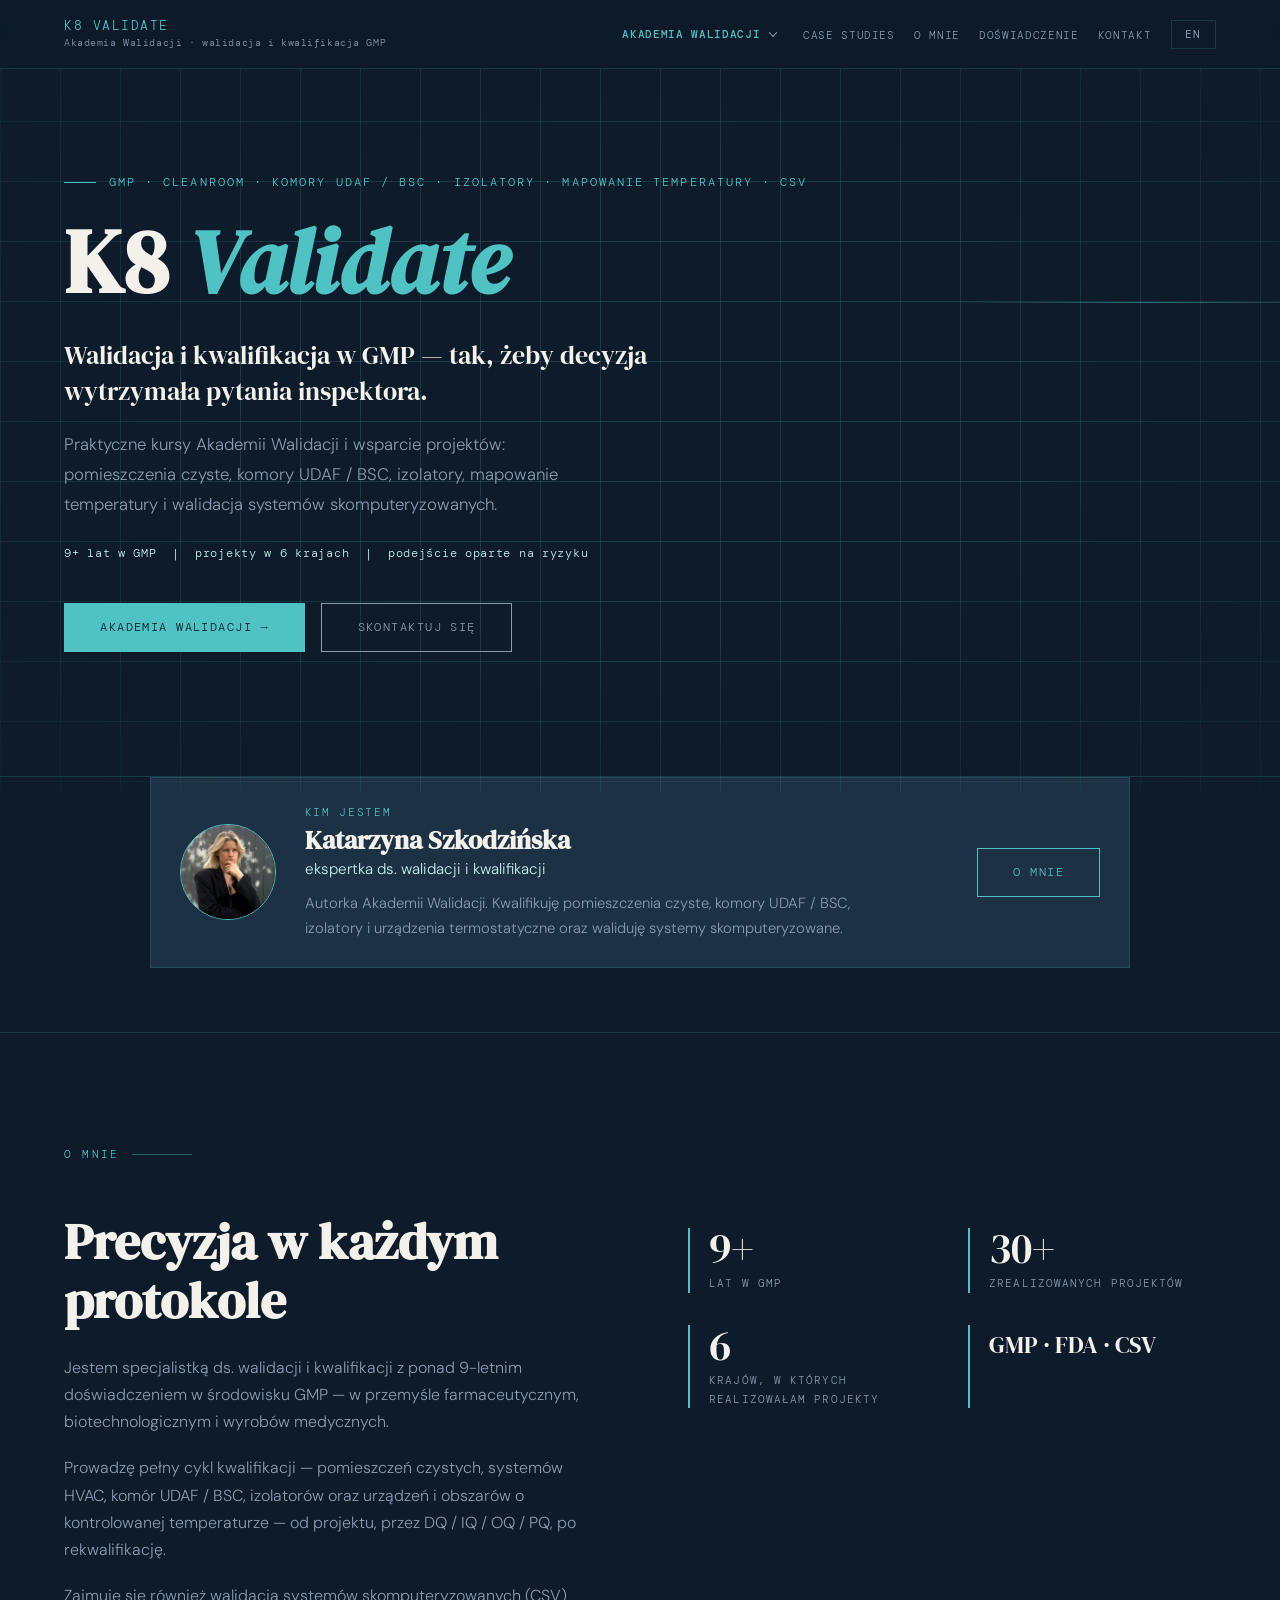
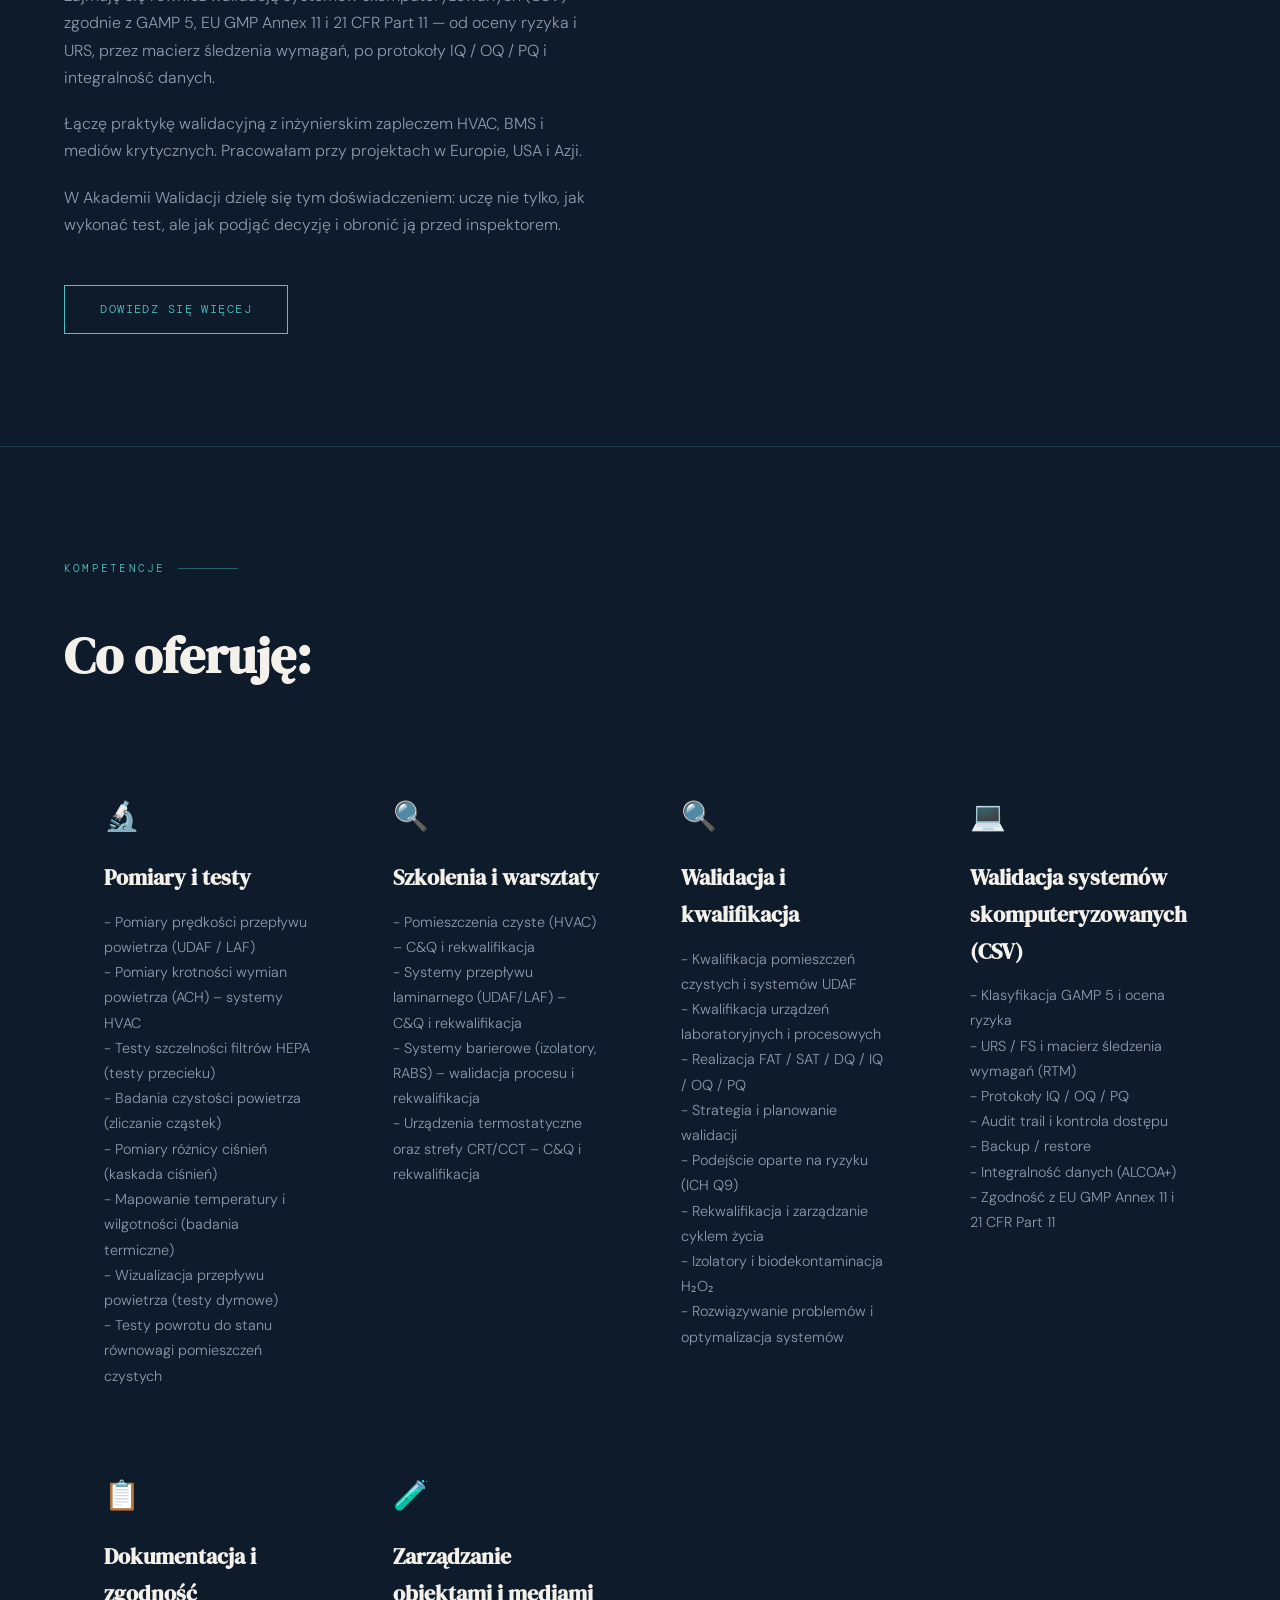
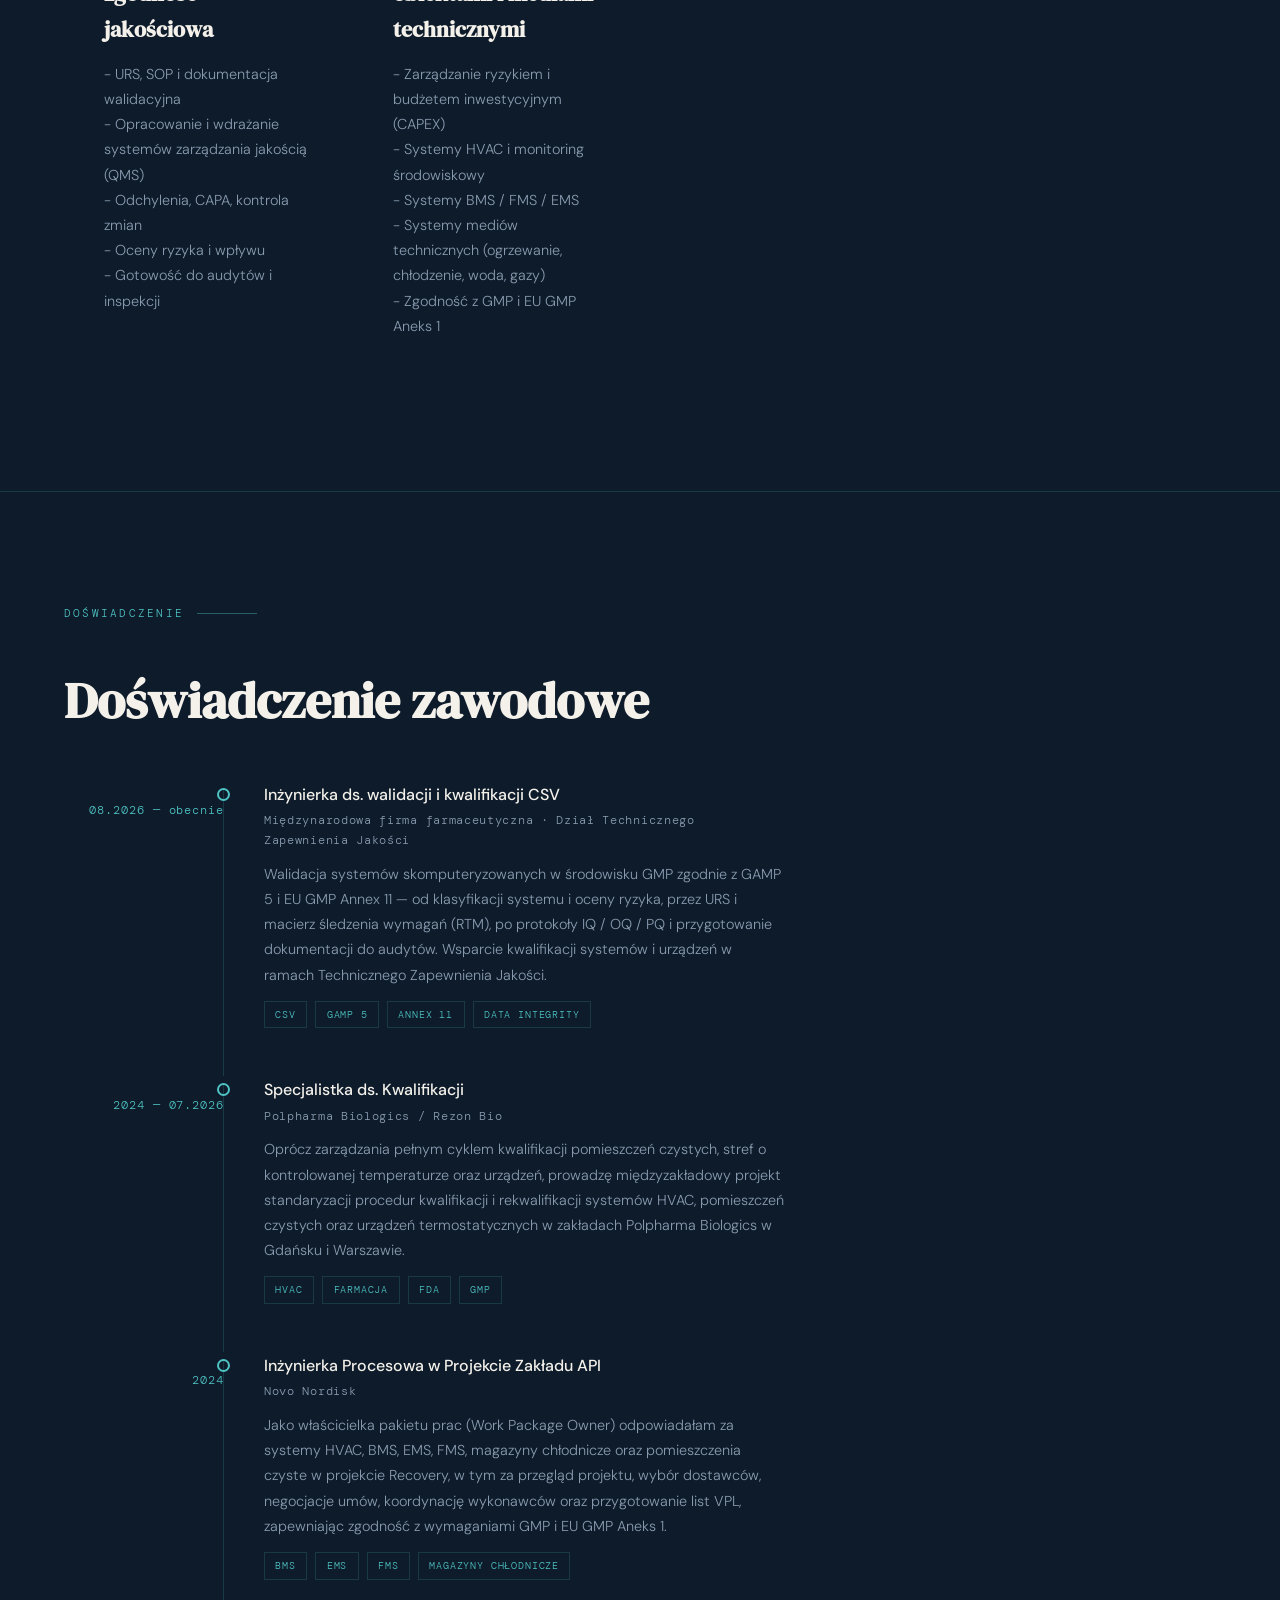
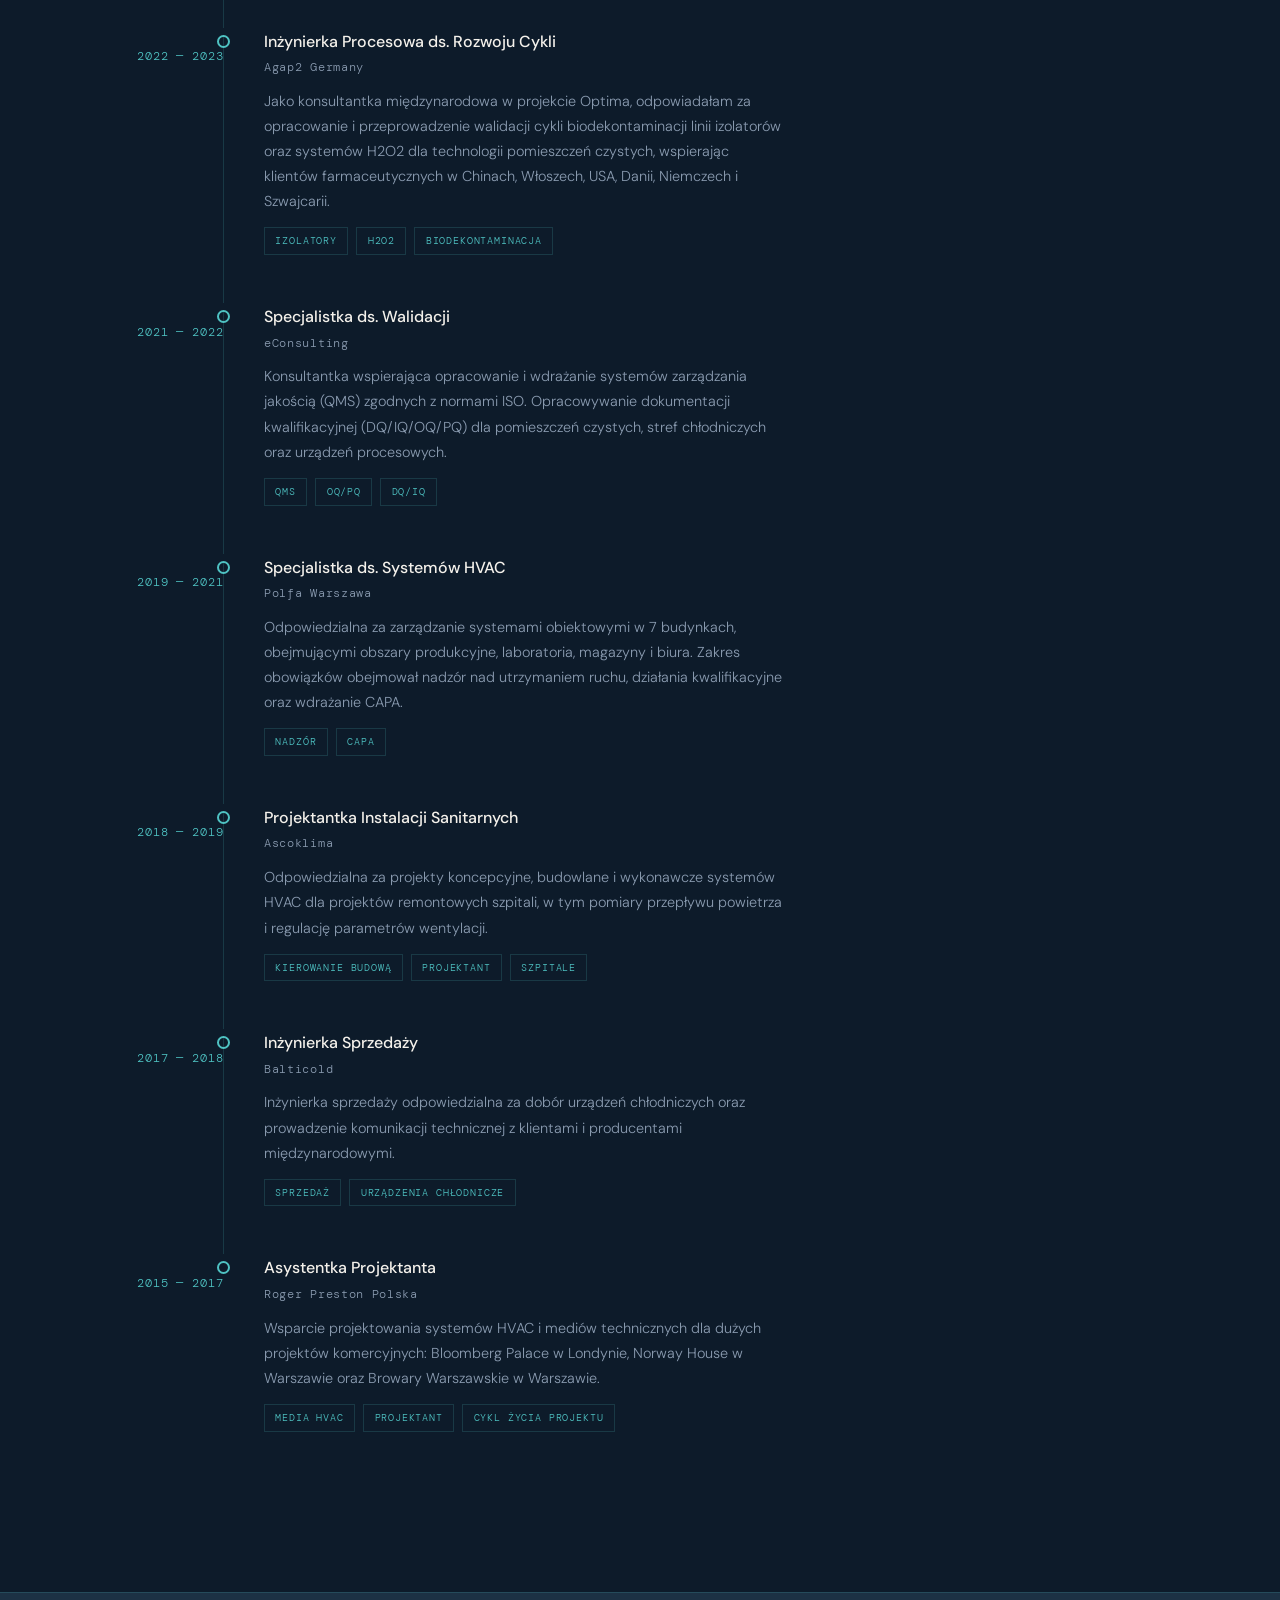
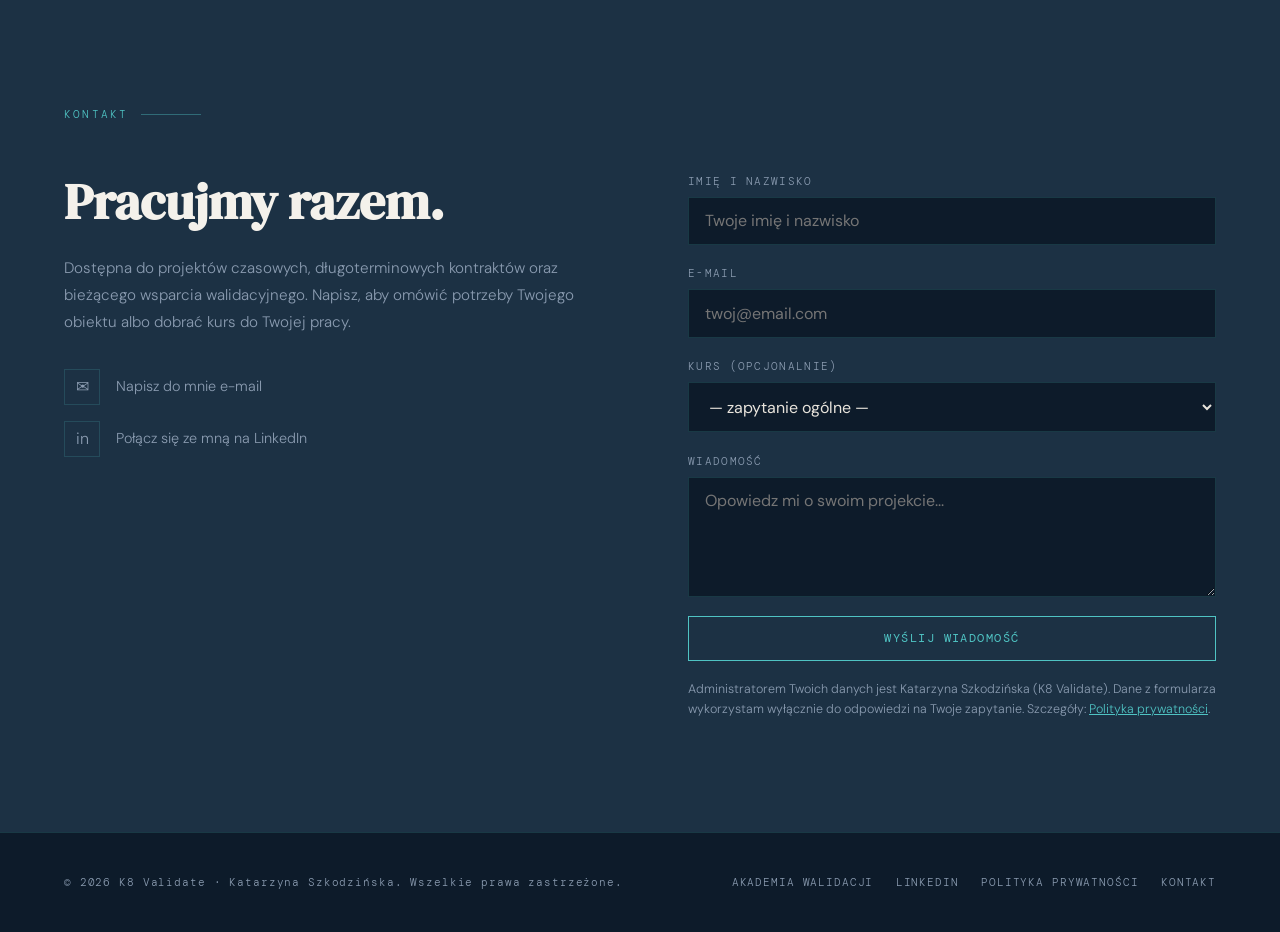
==== commit 1351db9d: "Update index.html" ====
--- a/index.html
+++ b/index.html
@@ -61,7 +61,7 @@
   <!-- KIM JESTEM -->
   <section id="whoami">
     <div class="whoami fade-in">
-      <div class="whoami-photo"><img src="assets/katarzyna.jpg" alt="Katarzyna Szkodzińska" onerror="this.parentNode.classList.add('no-img');this.remove()"><span aria-hidden="true">KS</span></div>
+      <div class="whoami-photo"><img src="assets/k8_portrait.jpg" alt="Katarzyna Szkodzińska" onerror="this.parentNode.classList.add('no-img');this.remove()"><span aria-hidden="true">KS</span></div>
       <div class="whoami-text">
         <div class="whoami-label" data-i18n="index.whoami.label">Kim jestem</div>
         <h2>Katarzyna Szkodzińska</h2>
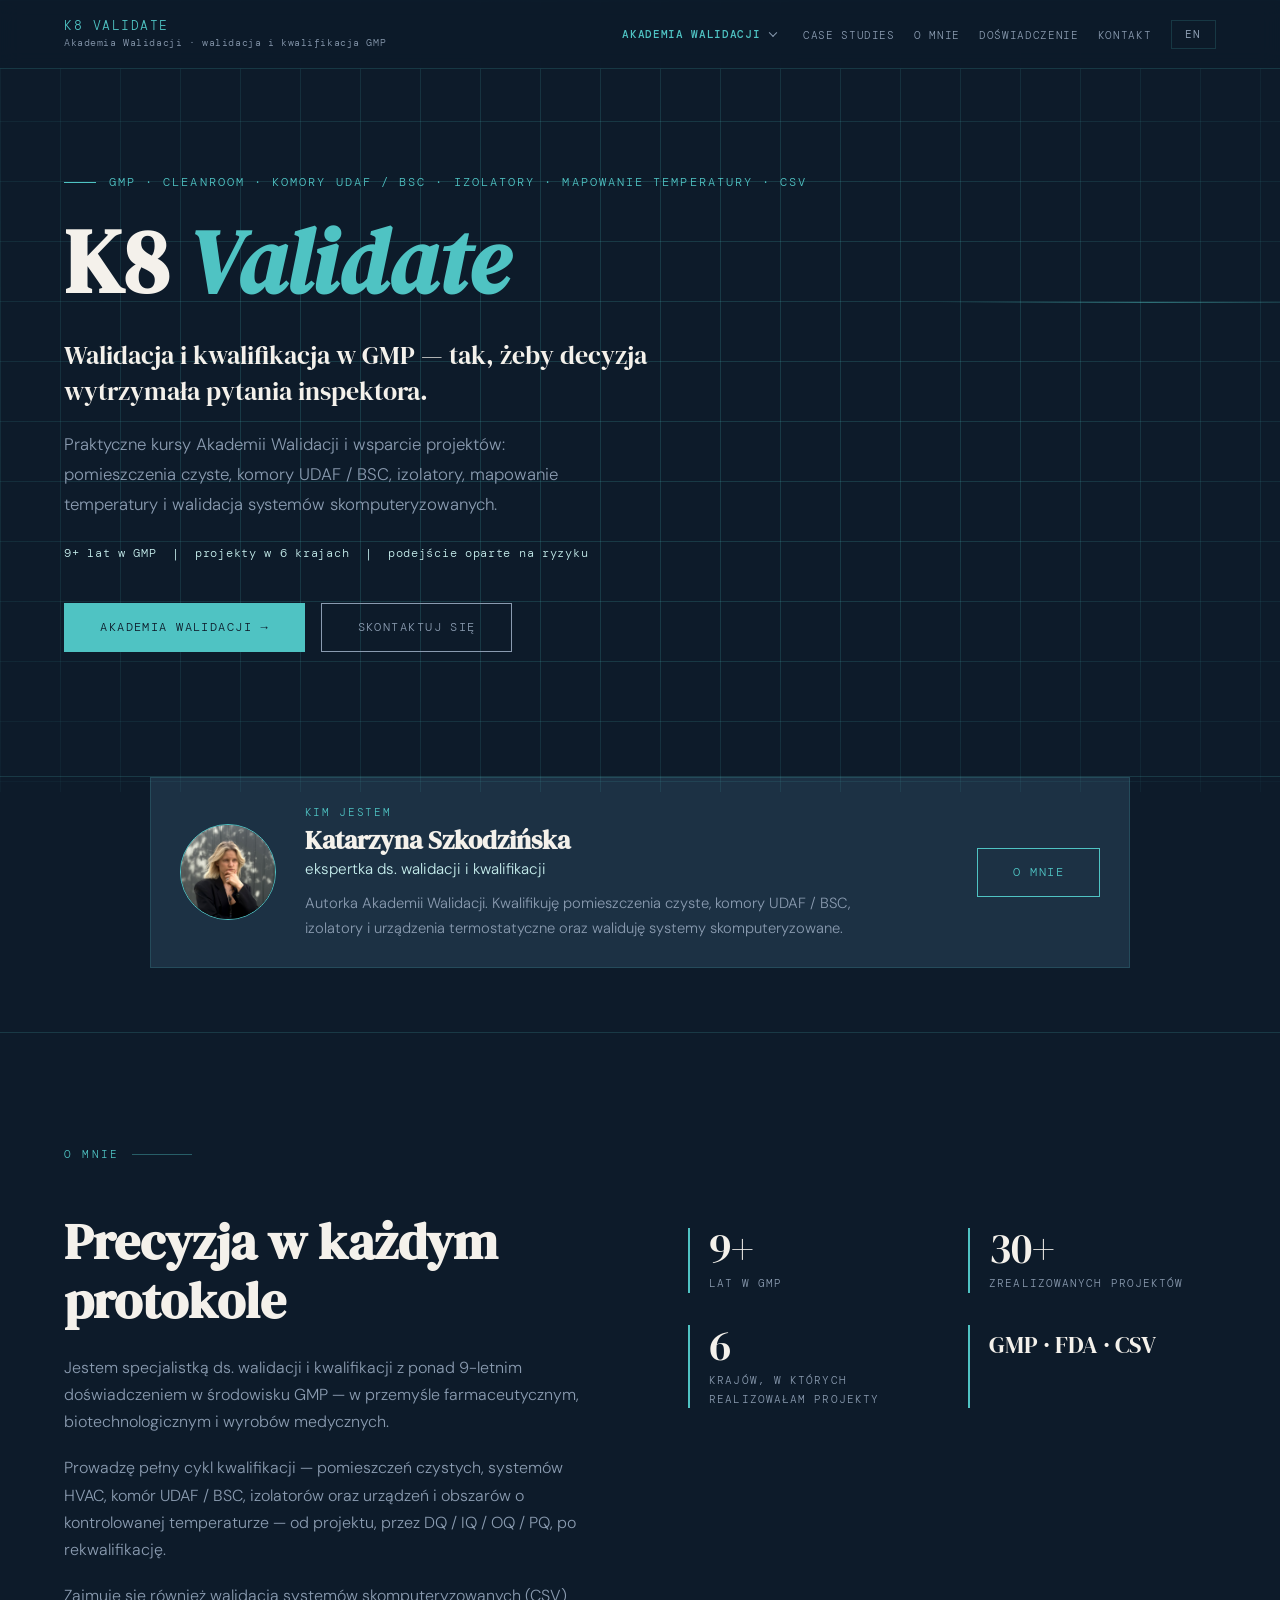
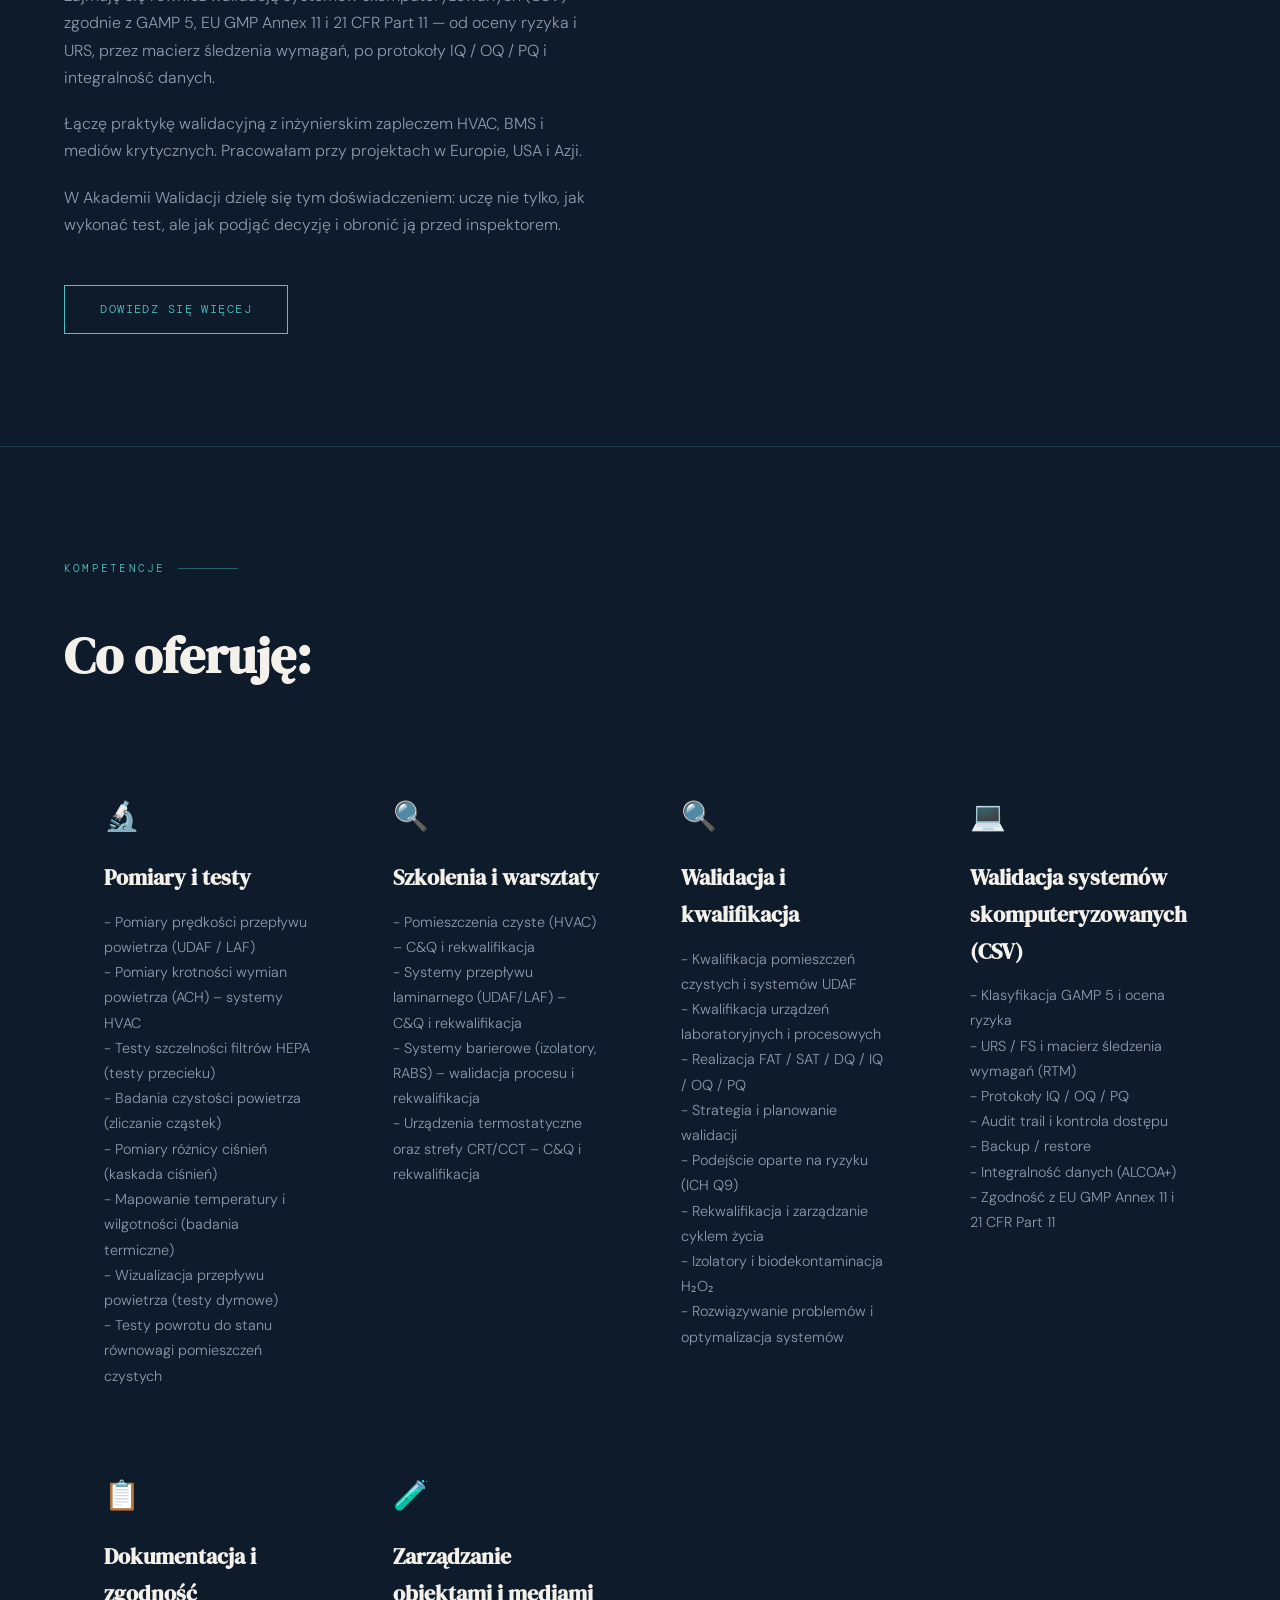
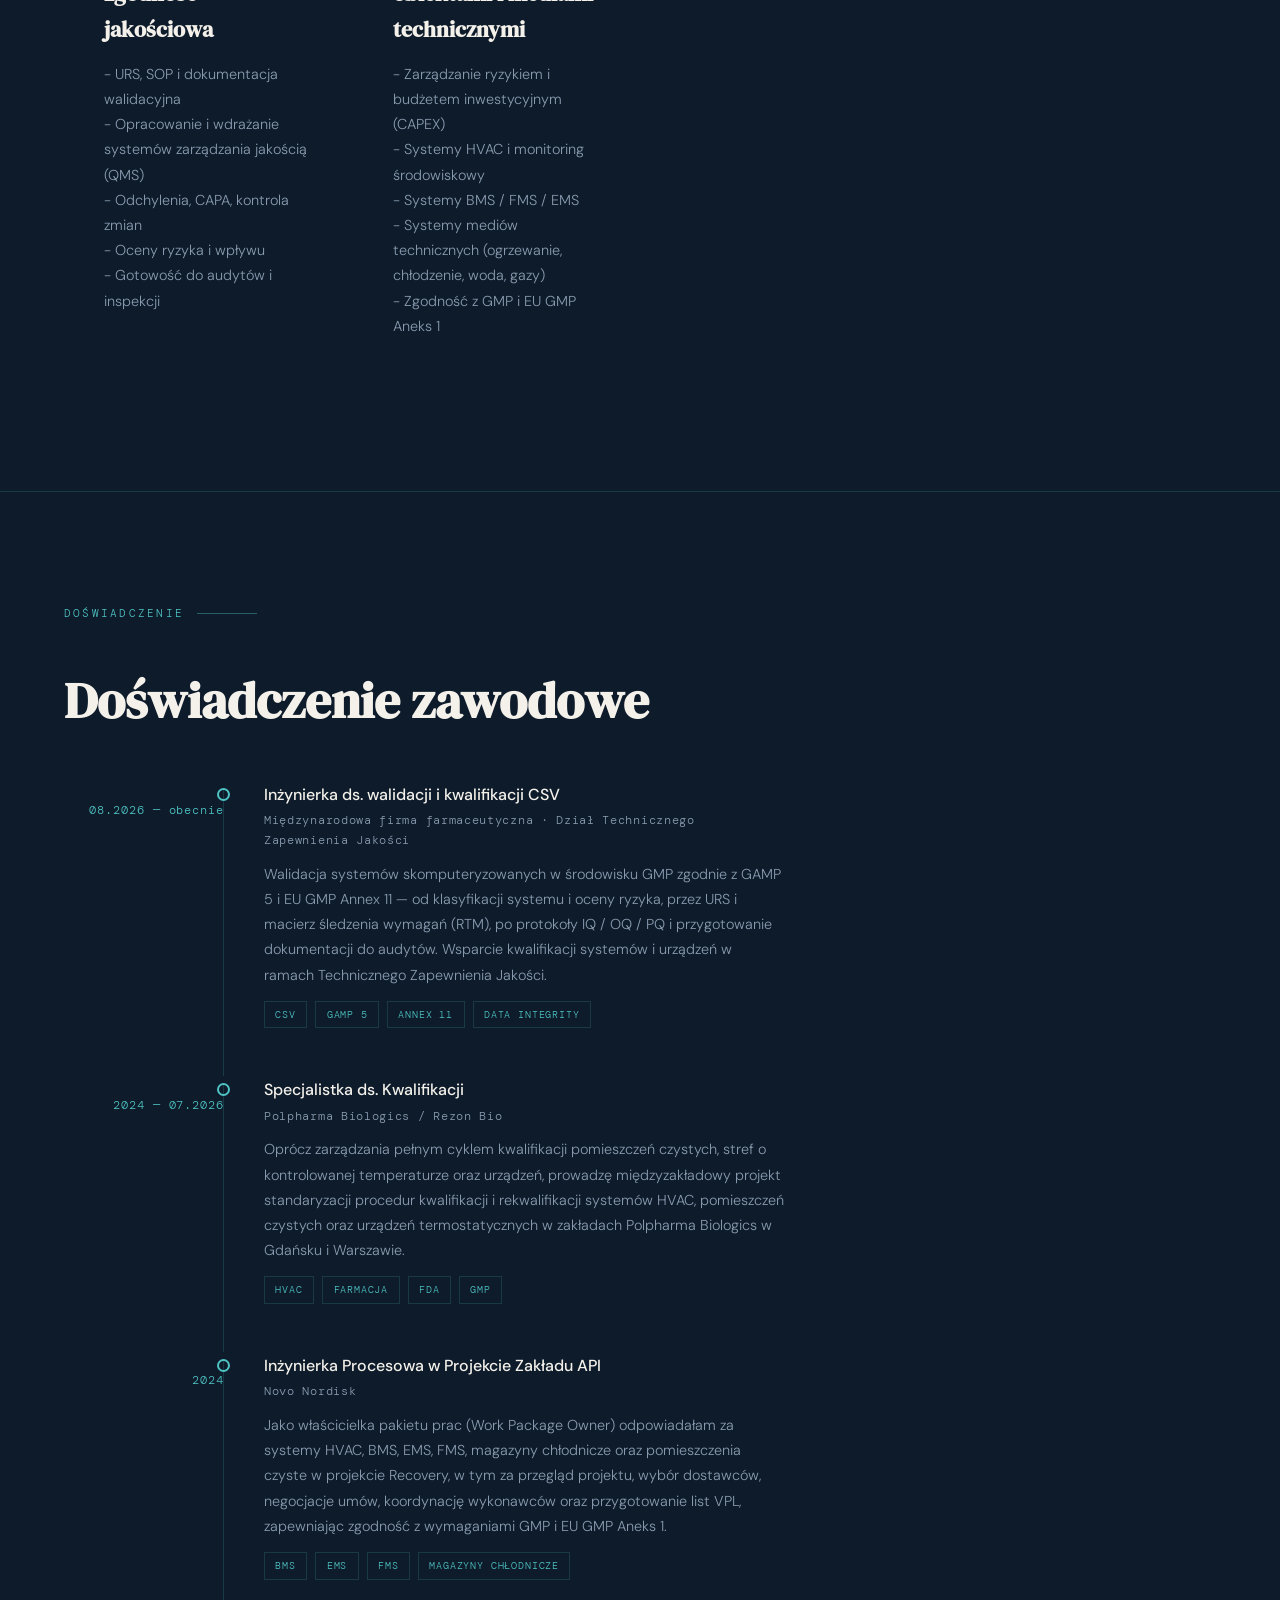
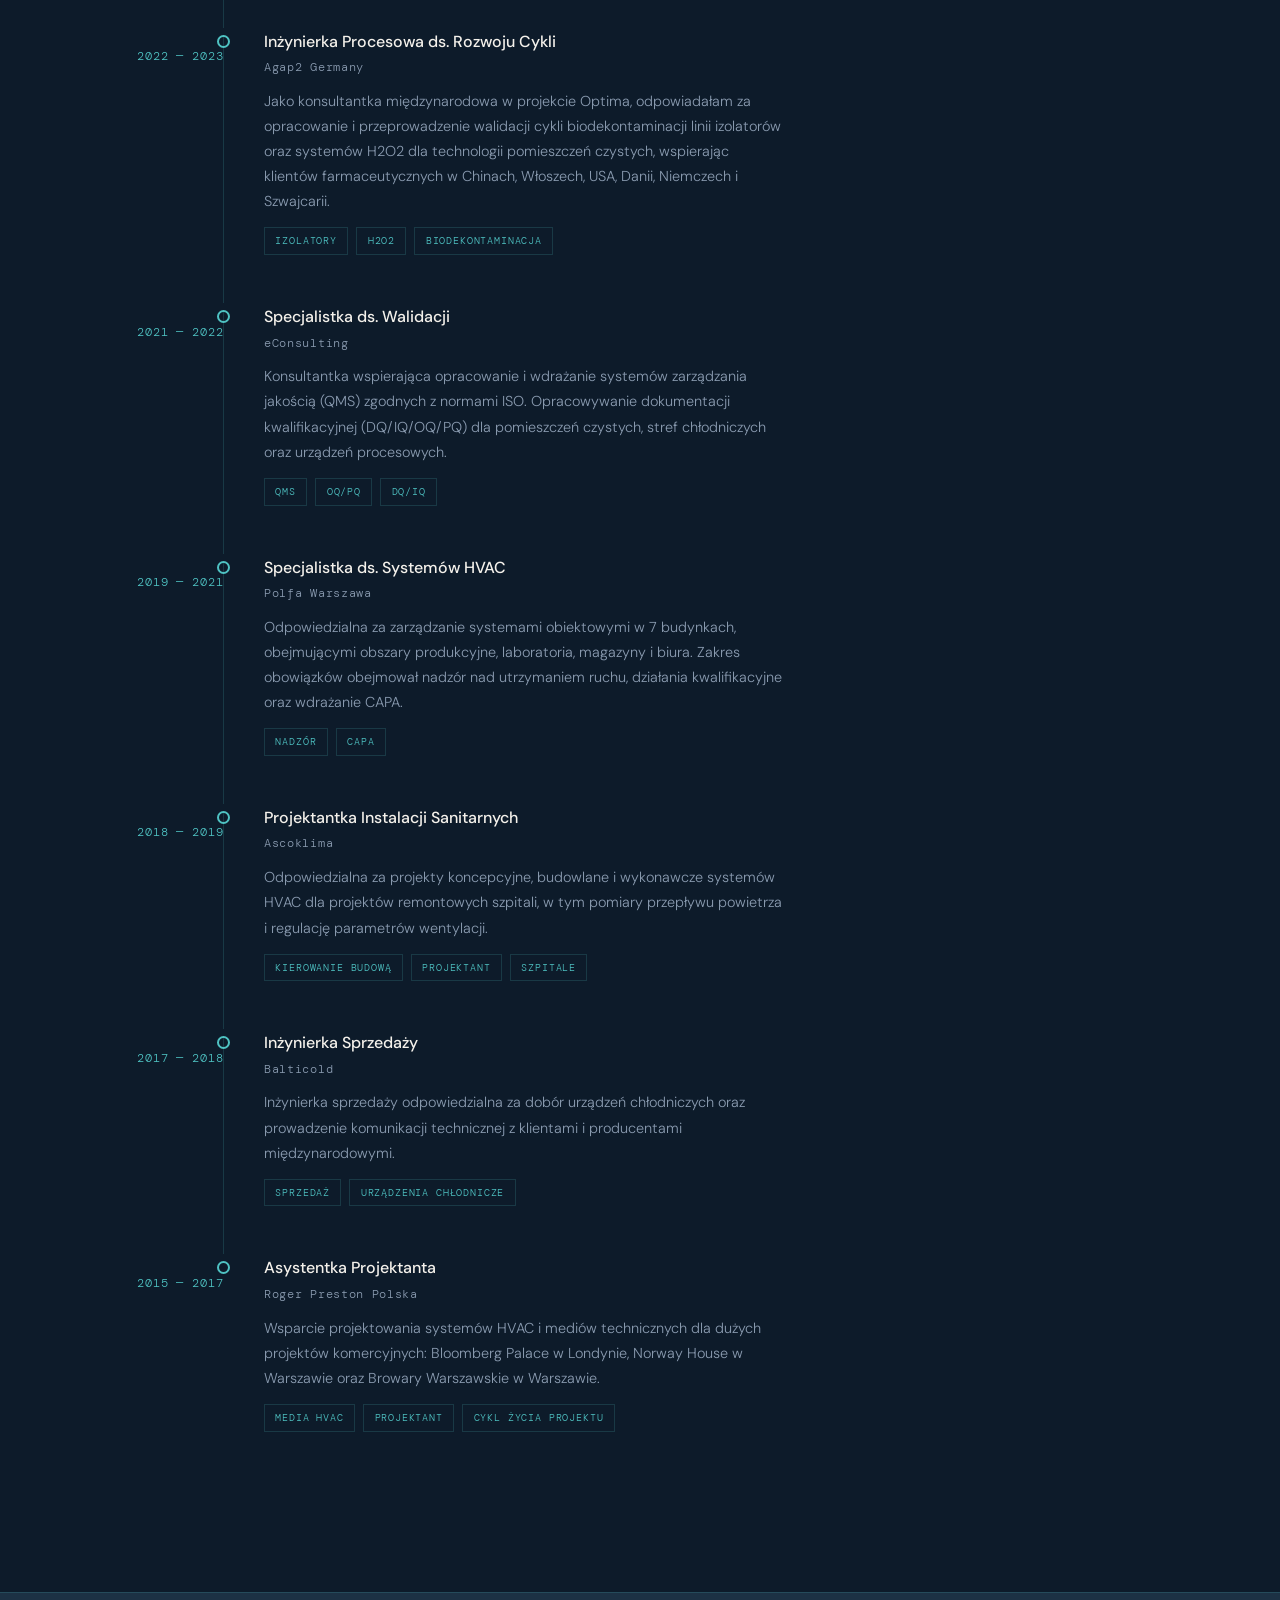
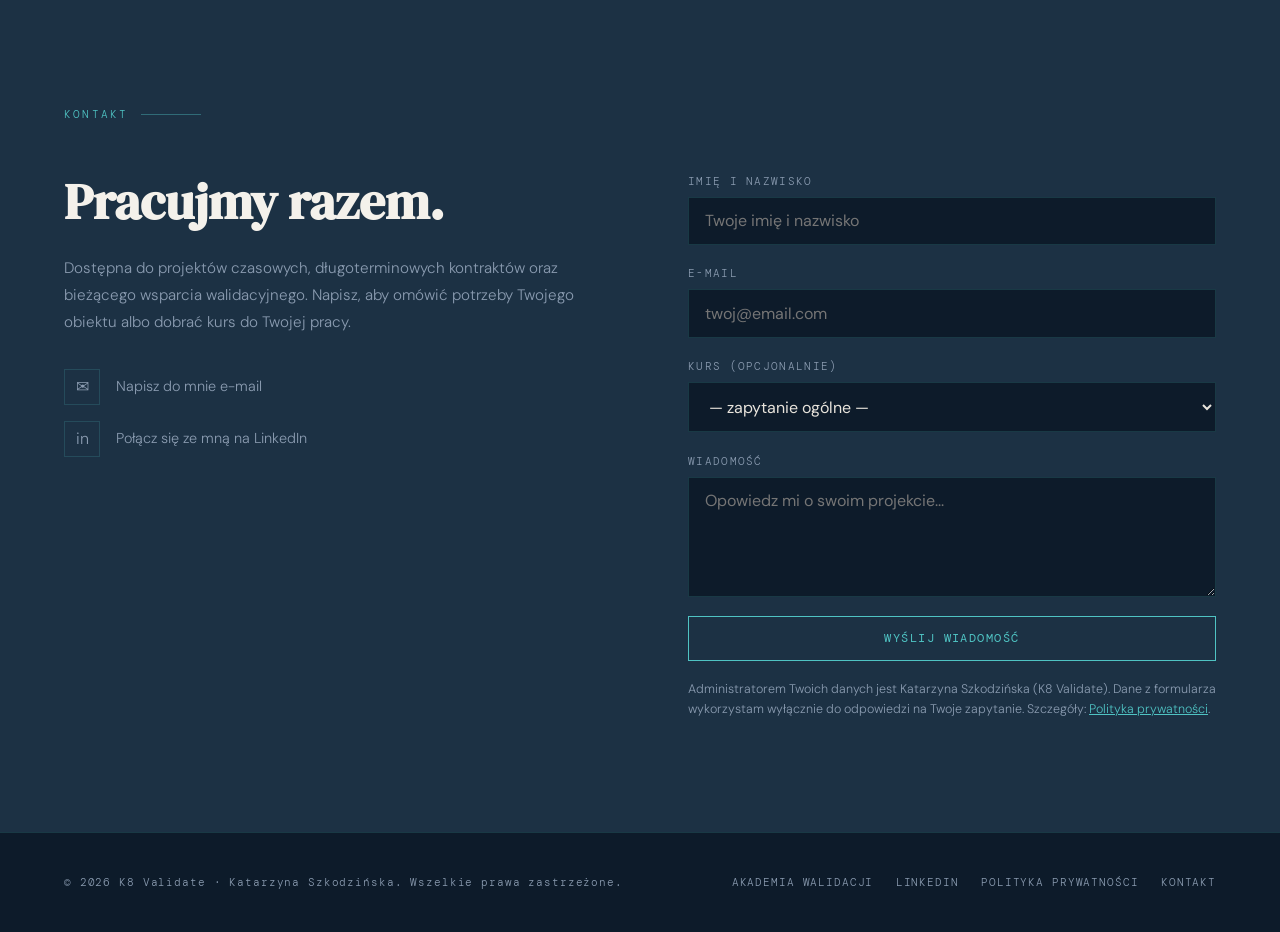
==== commit ca88cd2a: "Update index.html" ====
--- a/index.html
+++ b/index.html
@@ -3,12 +3,12 @@
 <head>
   <meta charset="UTF-8" />
   <meta name="viewport" content="width=device-width, initial-scale=1.0"/>
-  <title>K8 Validate — Akademia Walidacji i wsparcie walidacji GMP</title>
+  <title>K8 Validate - Akademia Walidacji i wsparcie walidacji GMP</title>
   <meta name="description" content="K8 Validate: praktyczne kursy Akademii Walidacji i wsparcie projektów — kwalifikacja pomieszczeń czystych, komór UDAF / BSC, izolatorów, mapowanie temperatury i walidacja systemów skomputeryzowanych (CSV).">
   <link rel="canonical" href="https://k8validate.com/">
   <meta property="og:type" content="website">
   <meta property="og:site_name" content="K8 Validate">
-  <meta property="og:title" content="K8 Validate — Akademia Walidacji i wsparcie walidacji GMP">
+  <meta property="og:title" content="K8 Validate - Akademia Walidacji i wsparcie walidacji GMP">
   <meta property="og:description" content="Praktyczne kursy kwalifikacji i walidacji GMP oraz wsparcie projektów: cleanroom, UDAF / BSC, izolatory, mapowanie temperatury, CSV.">
   <meta property="og:url" content="https://k8validate.com/">
   <meta property="og:image" content="https://k8validate.com/assets/og-image.jpg">
--- a/style.css
+++ b/style.css
@@ -821,7 +821,8 @@
 .whoami { display: flex; align-items: center; gap: 1.8rem; max-width: 980px; margin: 0 auto; padding: 1.6rem 1.8rem; border: 1px solid var(--rule); background: var(--steel); }
 .whoami-photo { position: relative; flex-shrink: 0; width: 96px; height: 96px; border-radius: 50%; overflow: hidden; background: linear-gradient(135deg, color-mix(in srgb, var(--accent) 30%, var(--steel)), var(--navy)); display: flex; align-items: center; justify-content: center; border: 1px solid var(--accent); }
 .whoami-photo span { font-family: 'DM Serif Display', serif; font-size: 1.8rem; color: var(--offwhite); }
-.whoami-photo img { position: absolute; inset: 0; width: 100%; height: 100%; object-fit: cover; z-index: 1; }
+.whoami-photo img { position: absolute; inset: 0; width: 100%; height: 100%; object-fit: cover; object-position: center 18%; z-index: 1; }
+.whoami-photo:not(.no-img) span { visibility: hidden; }
 .whoami-text { flex: 1; min-width: 0; }
 .whoami-label { font-family: 'DM Mono', monospace; font-size: 0.66rem; letter-spacing: 0.16em; text-transform: uppercase; color: var(--accent); margin-bottom: 0.3rem; }
 .whoami-text h2 { font-size: 1.6rem; margin-bottom: 0.1rem; color: var(--offwhite); }
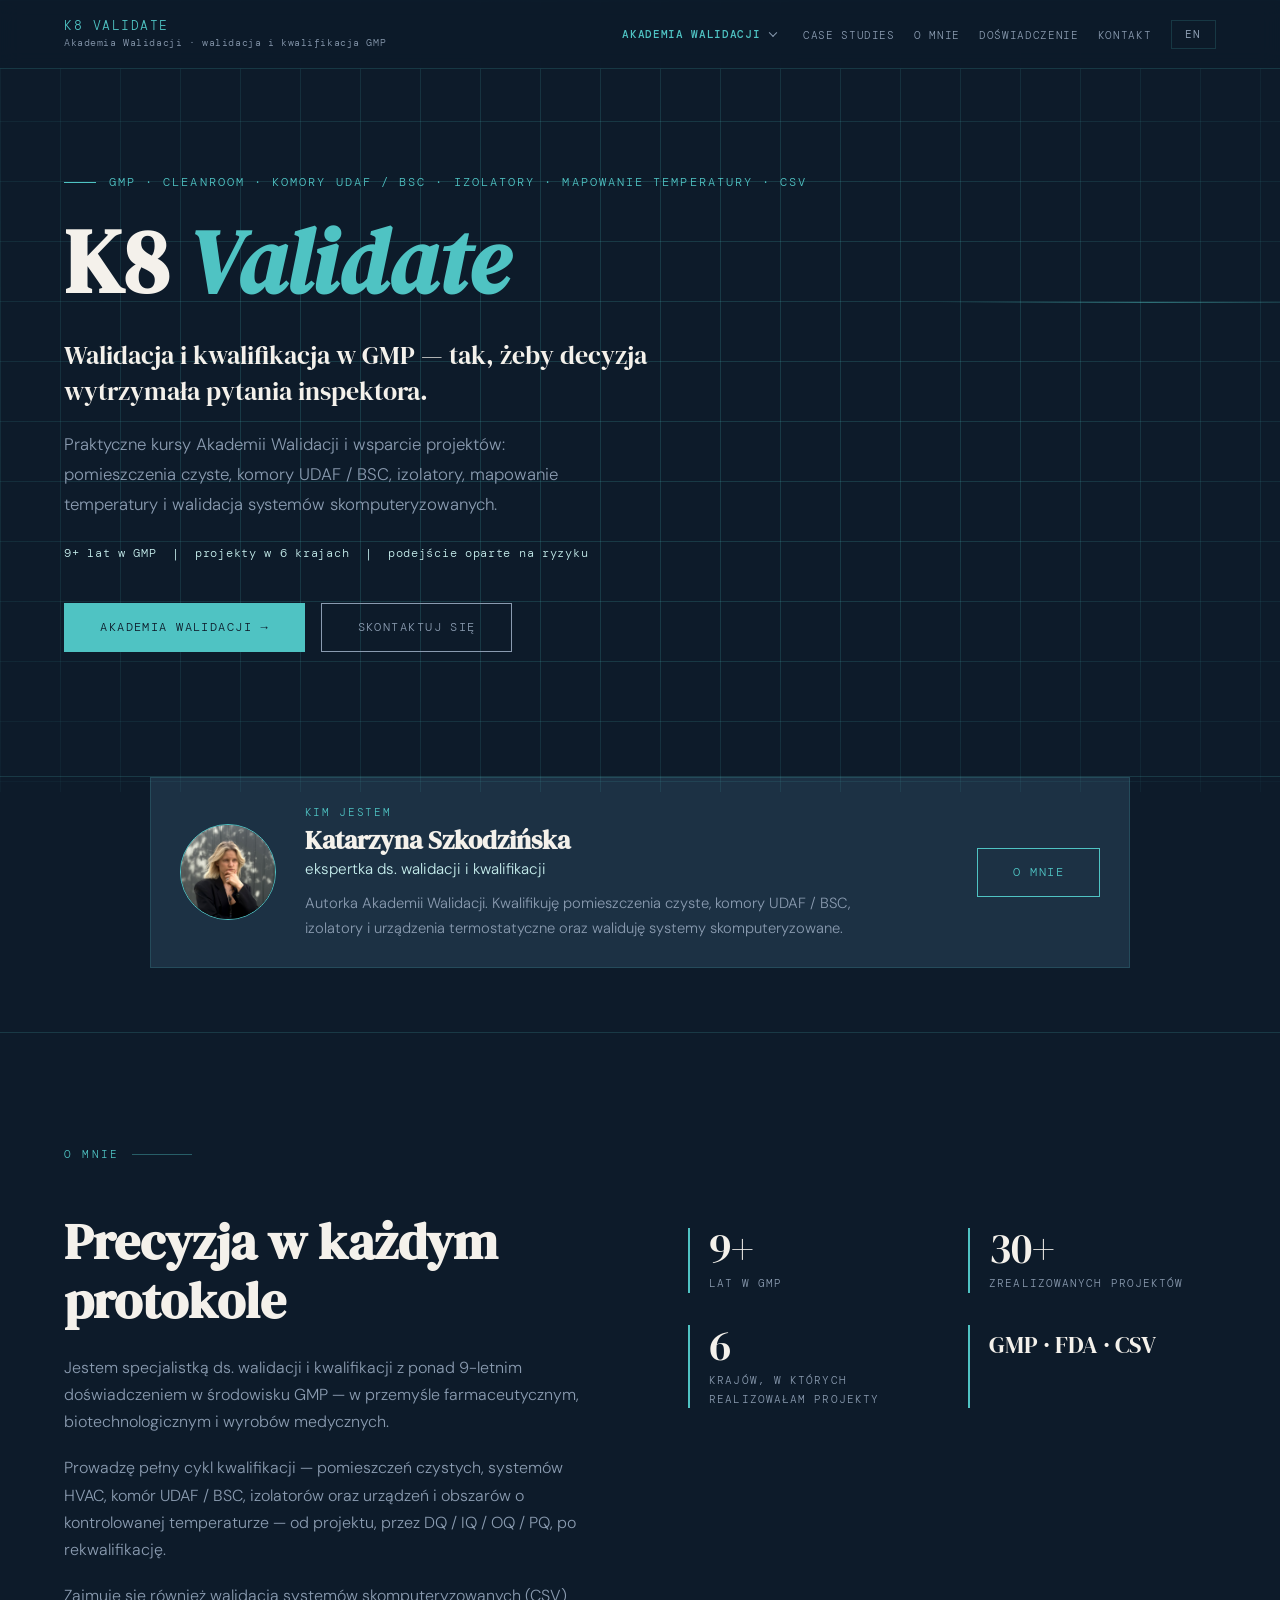
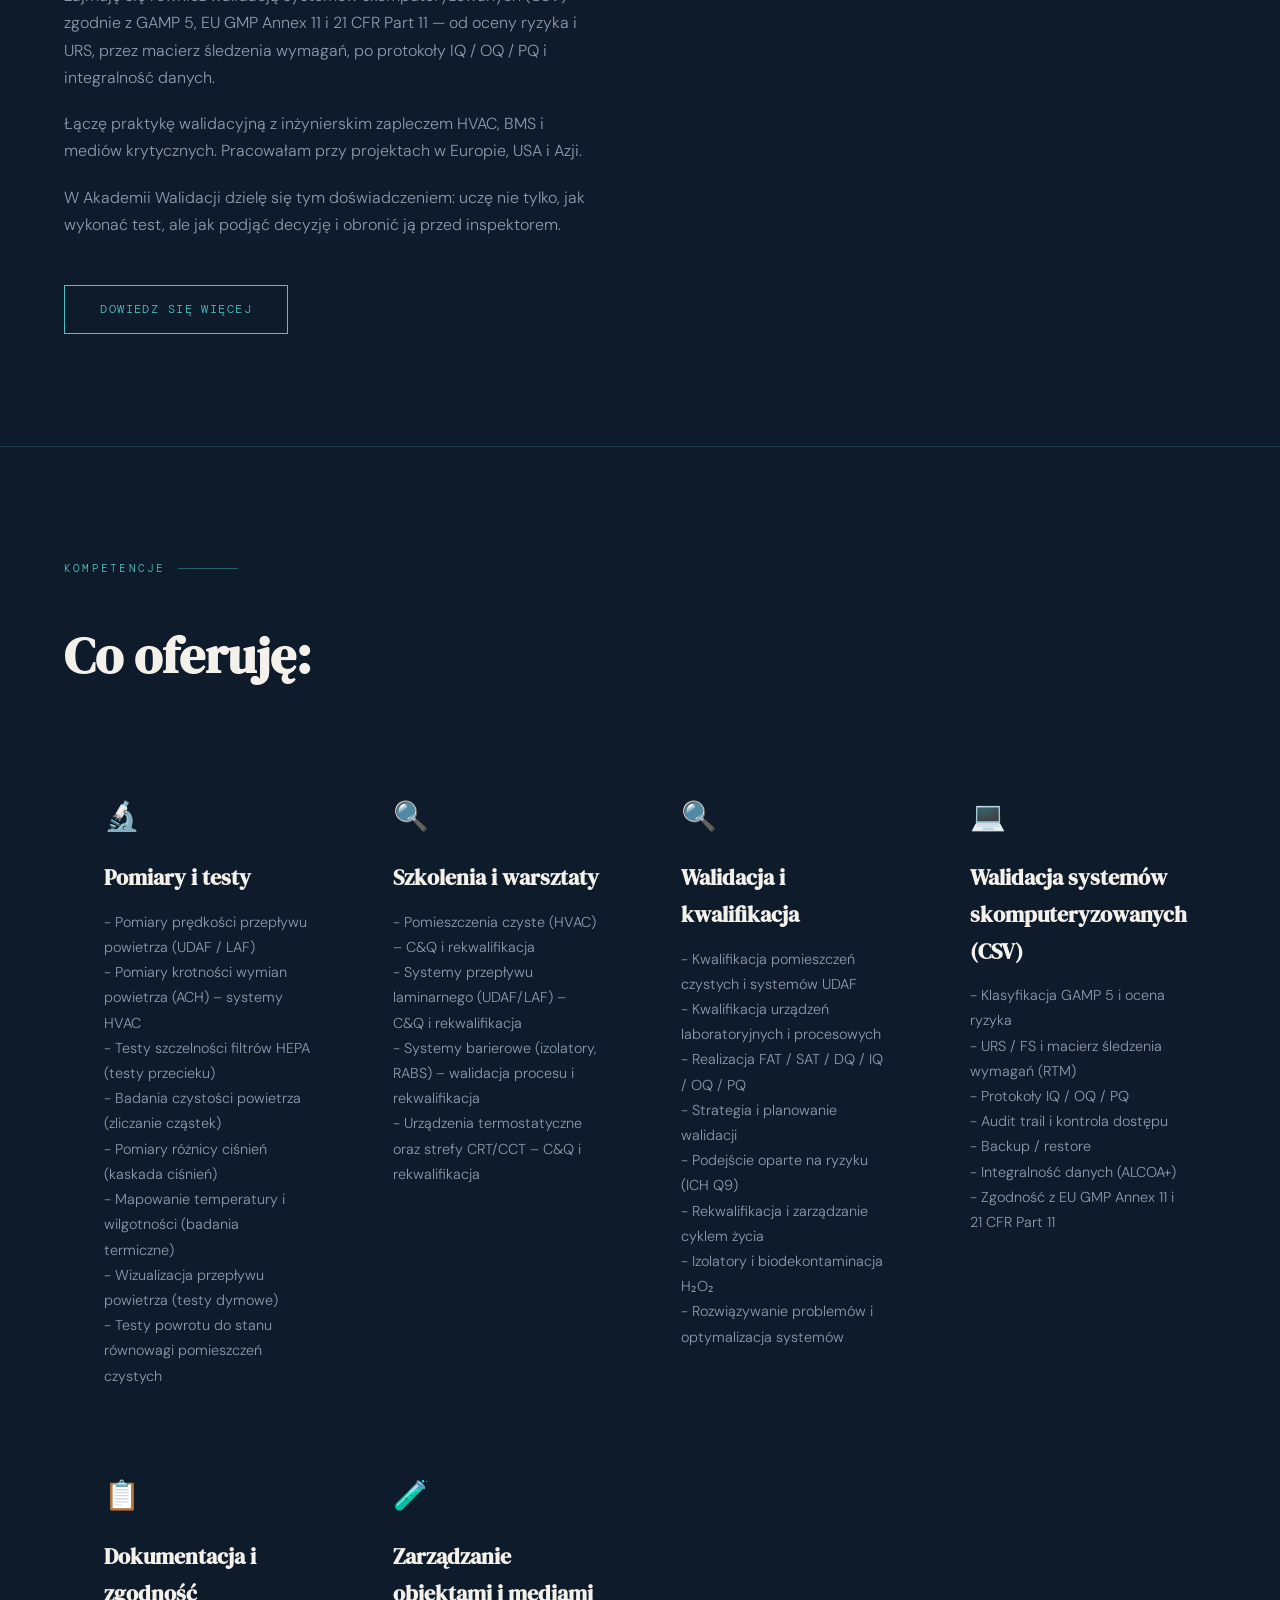
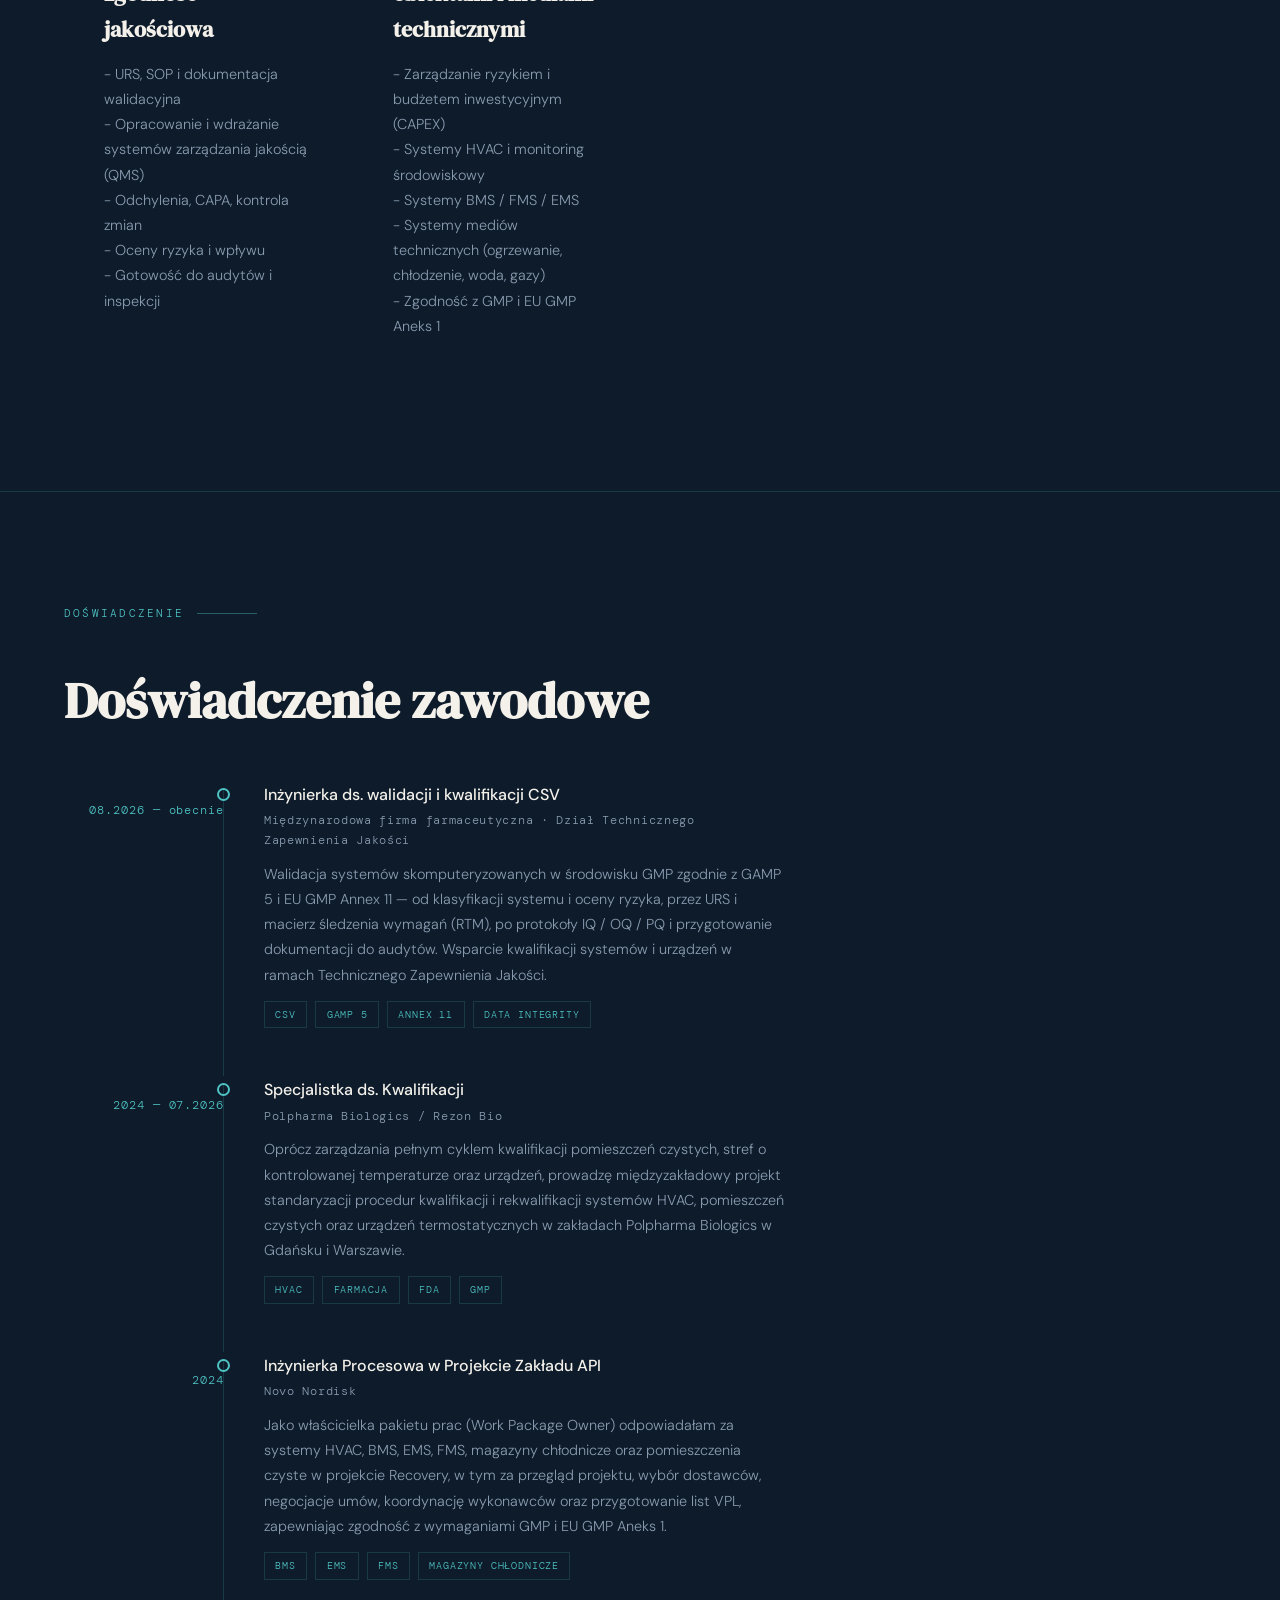
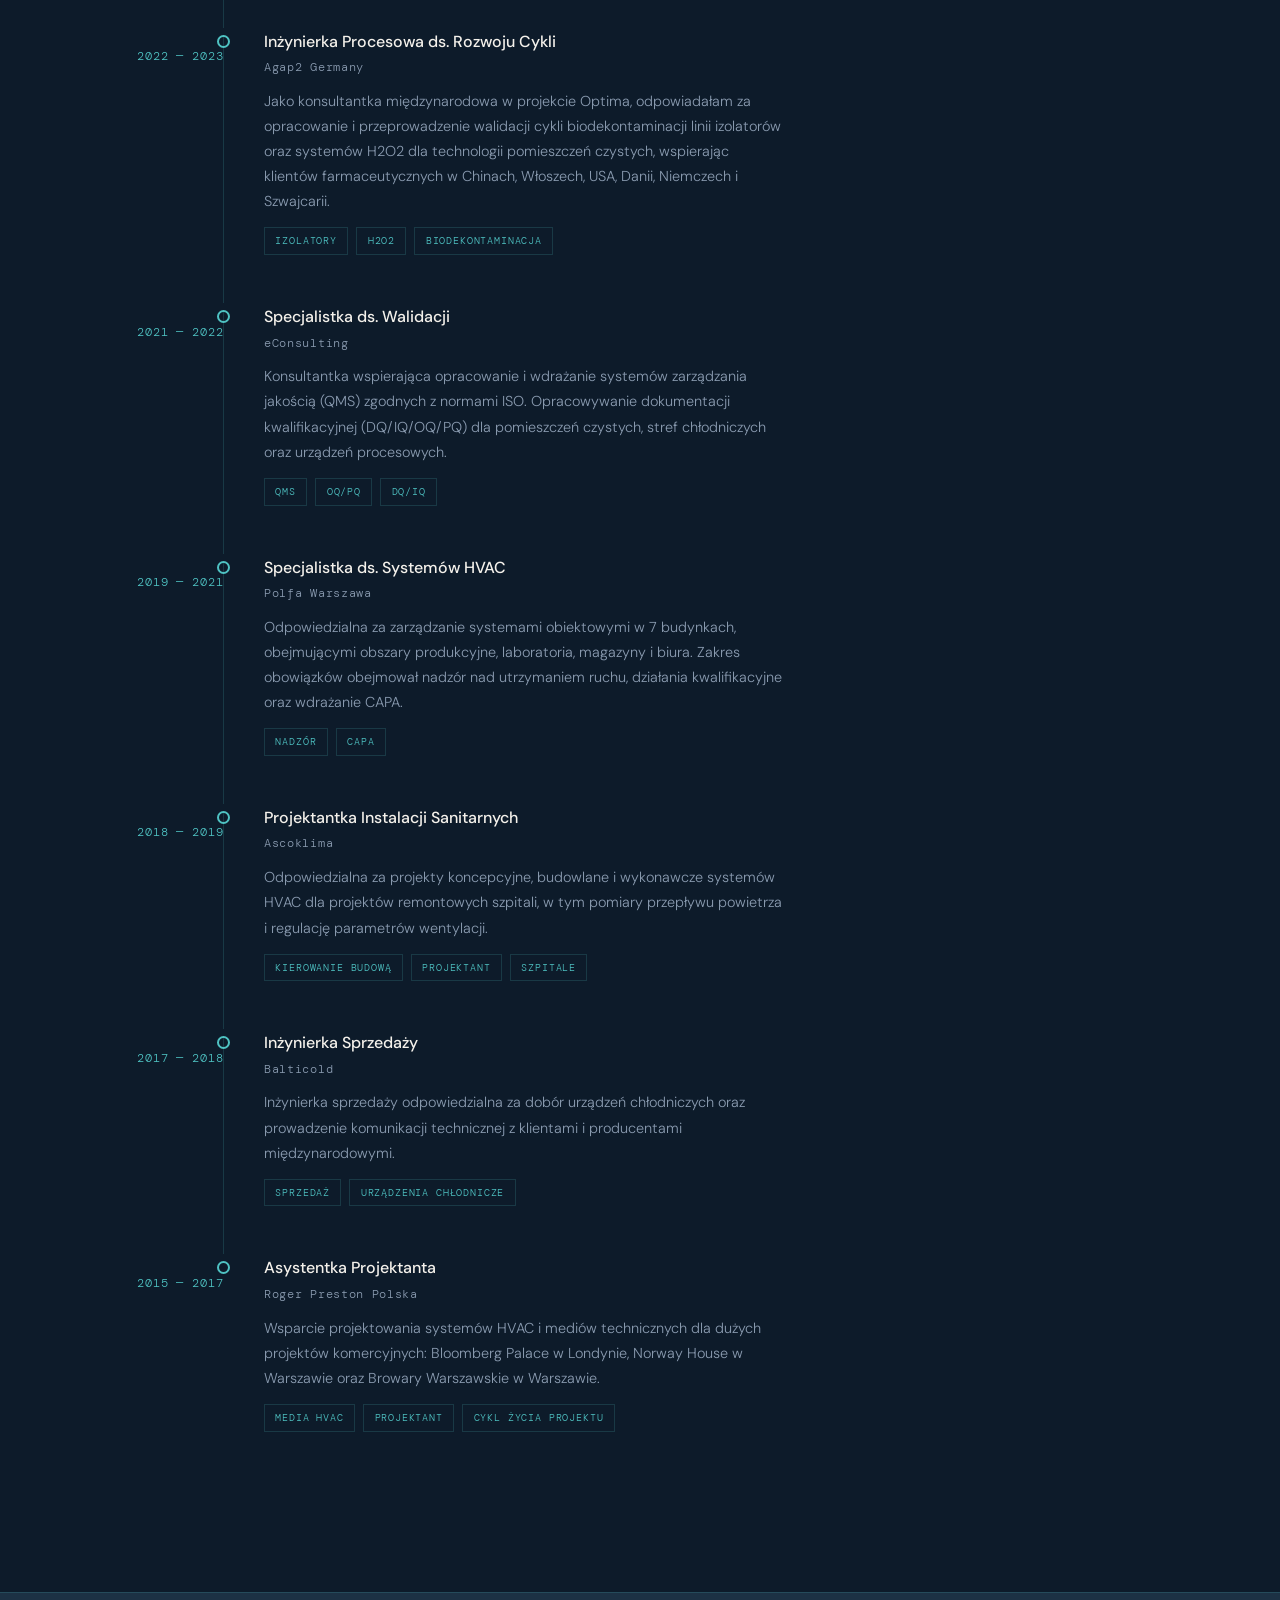
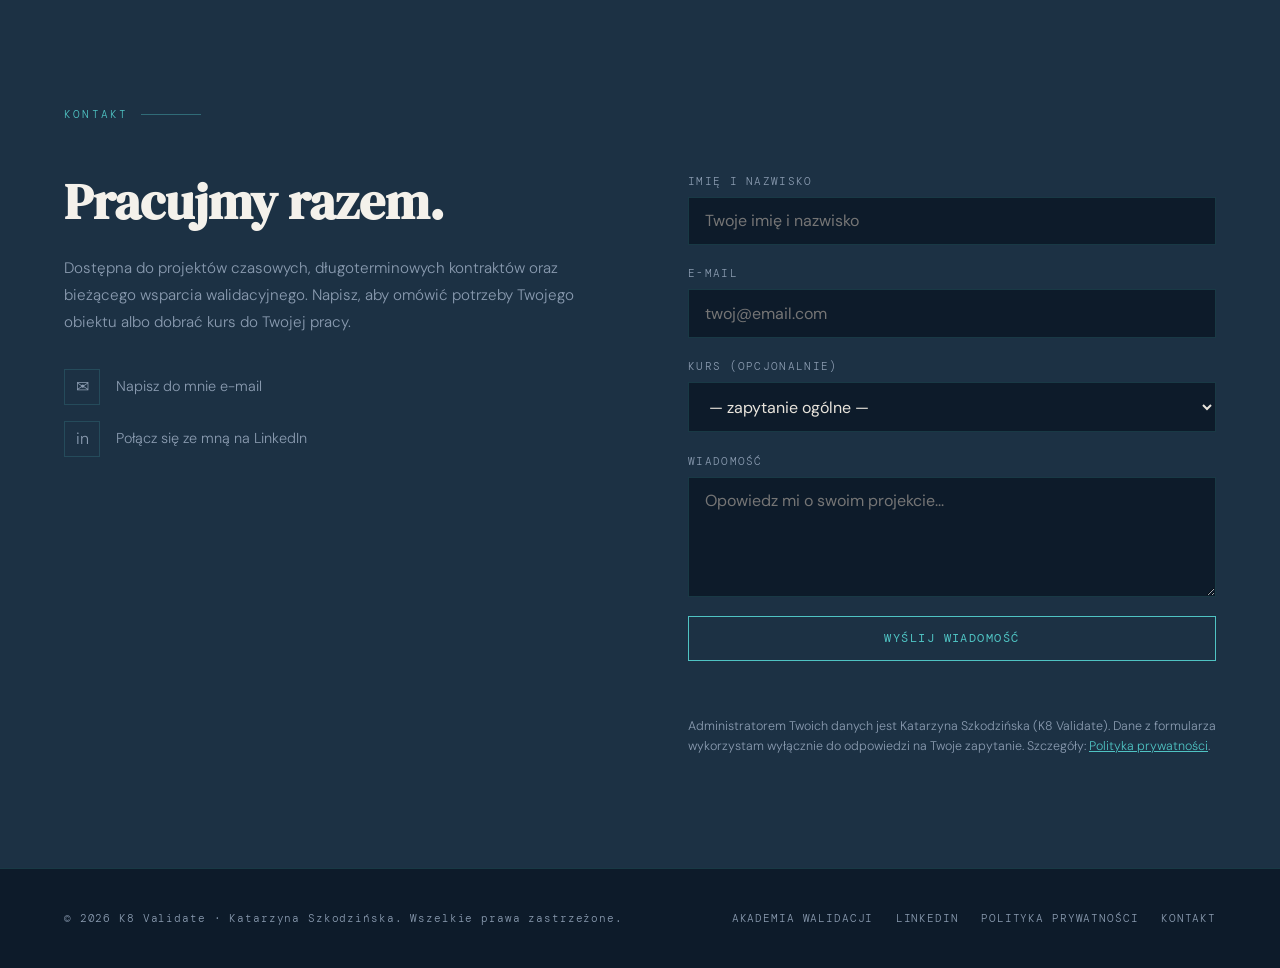
==== commit 42e87597: "Add files via upload" ====
--- a/index.html
+++ b/index.html
@@ -3,19 +3,19 @@
 <head>
   <meta charset="UTF-8" />
   <meta name="viewport" content="width=device-width, initial-scale=1.0"/>
-  <title>K8 Validate - Akademia Walidacji i wsparcie walidacji GMP</title>
+  <title>K8 Validate — Akademia Walidacji i wsparcie walidacji GMP</title>
   <meta name="description" content="K8 Validate: praktyczne kursy Akademii Walidacji i wsparcie projektów — kwalifikacja pomieszczeń czystych, komór UDAF / BSC, izolatorów, mapowanie temperatury i walidacja systemów skomputeryzowanych (CSV).">
   <link rel="canonical" href="https://k8validate.com/">
   <meta property="og:type" content="website">
   <meta property="og:site_name" content="K8 Validate">
-  <meta property="og:title" content="K8 Validate - Akademia Walidacji i wsparcie walidacji GMP">
+  <meta property="og:title" content="K8 Validate — Akademia Walidacji i wsparcie walidacji GMP">
   <meta property="og:description" content="Praktyczne kursy kwalifikacji i walidacji GMP oraz wsparcie projektów: cleanroom, UDAF / BSC, izolatory, mapowanie temperatury, CSV.">
   <meta property="og:url" content="https://k8validate.com/">
   <meta property="og:image" content="https://k8validate.com/assets/og-image.jpg">
   <meta name="twitter:card" content="summary_large_image">
   <link rel="preconnect" href="https://fonts.googleapis.com">
   <link href="https://fonts.googleapis.com/css2?family=DM+Serif+Display:ital@0;1&family=DM+Mono:wght@300;400;500&family=DM+Sans:wght@300;400;500&display=swap" rel="stylesheet">
-  <link rel="stylesheet" href="style.css?v=6">
+  <link rel="stylesheet" href="style.css?v=7">
   <link rel="icon" type="image/png" href="assets/favicon.png">
 </head>
 <body>
@@ -251,7 +251,7 @@
         <h2 data-i18n="index.contact.title">Pracujmy razem.</h2>
         <p data-i18n="index.contact.body">Dostępna do projektów czasowych, długoterminowych kontraktów oraz bieżącego wsparcia walidacyjnego. Napisz, aby omówić potrzeby Twojego obiektu albo dobrać kurs do Twojej pracy.</p>
         <div class="contact-links">
-          <a href="mailto:katarzyna.szkodzinska11@gmail.com" class="contact-link">
+          <a href="mailto:contact@k8validate.com" class="contact-link">
             <div class="contact-link-icon">✉</div>
             <span data-i18n="index.contact.emailLink">Napisz do mnie e-mail</span>
           </a>
@@ -278,8 +278,10 @@
           <label for="message" data-i18n="index.contact.formMessage">Wiadomość</label>
           <textarea id="message" placeholder="Opowiedz mi o swoim projekcie..." data-i18n-placeholder="index.contact.formMessagePlaceholder"></textarea>
         </div>
+        <input type="checkbox" name="botcheck" id="botcheck" tabindex="-1" autocomplete="off" style="display:none" aria-hidden="true" />
         <button type="submit" class="btn" id="send-btn" data-i18n="index.contact.sendBtn">Wyślij wiadomość</button>
-        <p class="form-note" data-i18n-html="index.contact.privacyNote">Administratorem Twoich danych jest Katarzyna Szkodzińska (K8 Validate). Dane z formularza wykorzystam wyłącznie do odpowiedzi na Twoje zapytanie. Szczegóły: <a href="polityka-prywatnosci.html">Polityka prywatności</a>.</p>
+        <p class="form-status" id="form-status" role="status" aria-live="polite"></p>
+        <p class="form-note" data-i18n-html="index.contact.privacyNote">Administratorem Twoich danych jest Katarzyna Szkodzińska (K8 Validate). Dane z formularza (przesyłane przez usługę Web3Forms) wykorzystam wyłącznie do odpowiedzi na Twoje zapytanie. Szczegóły: <a href="polityka-prywatnosci.html">Polityka prywatności</a>.</p>
       </form>
     </div>
   </section>
@@ -289,7 +291,7 @@
     <p class="foot-links"><a href="akademia.html" data-i18n="common.nav.akademia">Akademia Walidacji</a><a href="https://www.linkedin.com/in/katarzyna-szkodzi%C5%84ska-644b66b4/" target="_blank" rel="noopener">LinkedIn</a><a href="polityka-prywatnosci.html" data-i18n="common.privacy">Polityka prywatności</a><a href="index.html#contact" data-i18n="common.nav.contact">Kontakt</a></p>
   </footer>
 
-  <script src="assets/i18n.js?v=6"></script>
+  <script src="assets/i18n.js?v=7"></script>
   <script>
     // ── Hamburger menu ──
     const toggle = document.getElementById('nav-toggle');
@@ -339,18 +341,53 @@
       if (k && [...courseSel.options].some(o => o.value === k)) courseSel.value = k;
     } catch (e) {}
 
-    // ── Formularz → mailto ──
-    document.getElementById('contact-form').addEventListener('submit', function(ev) {
+    // ── Formularz → Web3Forms ──
+    const form = document.getElementById('contact-form');
+    const sendBtn = document.getElementById('send-btn');
+    const statusEl = document.getElementById('form-status');
+    let busy = false;
+    function setStatus(key, kind) {
+      statusEl.className = 'form-status ' + (kind || '');
+      statusEl.setAttribute('data-i18n', key || '');
+      statusEl.textContent = key ? i18nGet(document.documentElement.lang === 'en' ? 'en' : 'pl', key) : '';
+      if (!key) statusEl.removeAttribute('data-i18n');
+    }
+    form.addEventListener('submit', async function(ev) {
       ev.preventDefault();
+      if (busy) return;
       const name    = document.getElementById('name').value.trim();
       const email   = document.getElementById('email').value.trim();
       const message = document.getElementById('message').value.trim();
       const course  = courseSel.value;
+      const courseLabel = course ? courseSel.options[courseSel.selectedIndex].text : '';
       const lang    = (document.documentElement.lang === 'en') ? 'en' : 'pl';
-      if (!name || !email || !message) { alert(i18nGet(lang, 'index.contact.alertFill')); return; }
-      const subject = encodeURIComponent(i18nGet(lang, 'index.contact.subjectPrefix') + name + (course ? ' · ' + course : ''));
-      const body    = encodeURIComponent('Name: ' + name + '\nEmail: ' + email + (course ? '\nCourse: ' + course : '') + '\n\n' + message);
-      window.location.href = 'mailto:katarzyna.szkodzinska11@gmail.com?subject=' + subject + '&body=' + body;
+      if (!name || !email || !message || !document.getElementById('email').checkValidity()) { setStatus('index.contact.alertFill', 'err'); return; }
+      busy = true; sendBtn.disabled = true; sendBtn.textContent = i18nGet(lang, 'index.contact.sending'); setStatus('');
+      try {
+        const res = await fetch('https://api.web3forms.com/submit', {
+          method: 'POST',
+          headers: { 'Content-Type': 'application/json', 'Accept': 'application/json' },
+          body: JSON.stringify({
+            access_key: '840b338f-19c0-4aed-a2da-61f20fafcdb7',
+            subject: i18nGet(lang, 'index.contact.subjectPrefix') + name + (course ? ' · ' + course : ''),
+            from_name: 'K8 Validate — formularz',
+            replyto: email,
+            name: name,
+            email: email,
+            course: courseLabel || '—',
+            language: lang,
+            message: message,
+            botcheck: document.getElementById('botcheck').checked ? 'on' : ''
+          })
+        });
+        const data = await res.json();
+        if (data && data.success) { form.reset(); setStatus('index.contact.statusOk', 'ok'); }
+        else throw new Error((data && data.message) || 'error');
+      } catch (e) {
+        setStatus('index.contact.statusErr', 'err');
+      } finally {
+        busy = false; sendBtn.disabled = false; sendBtn.textContent = i18nGet(document.documentElement.lang === 'en' ? 'en' : 'pl', 'index.contact.sendBtn');
+      }
     });
 
     // ── Fade-in on scroll ──
--- a/style.css
+++ b/style.css
@@ -845,3 +845,9 @@
   .hero-badges { font-size: 0.68rem; }
   #hero { min-height: 0; }
 }
+
+/* ---- Contact form status ---- */
+.form-status { min-height: 1.2em; margin: 0; font-size: 0.9rem; line-height: 1.5; }
+.form-status.ok { color: #1f7a4d; font-weight: 600; }
+.form-status.err { color: #b3261e; font-weight: 600; }
+#send-btn:disabled { opacity: .6; cursor: progress; }
